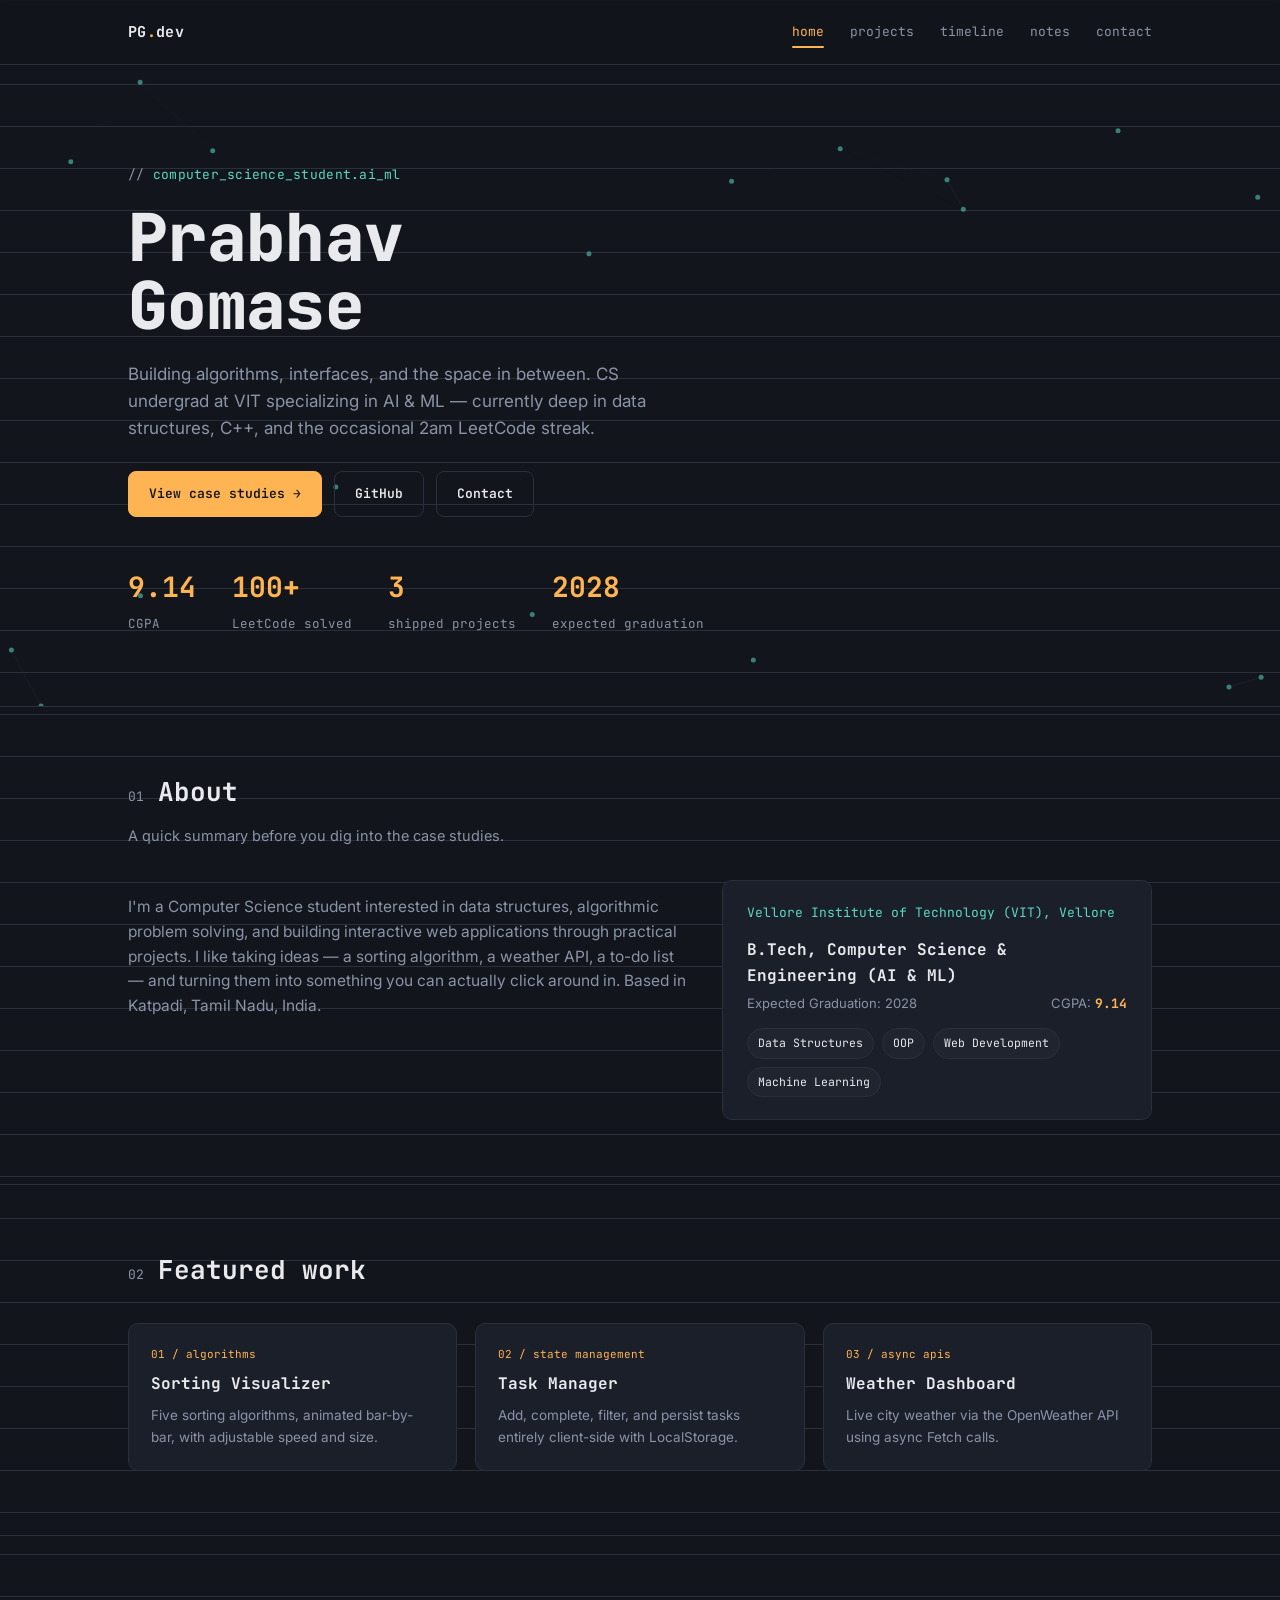
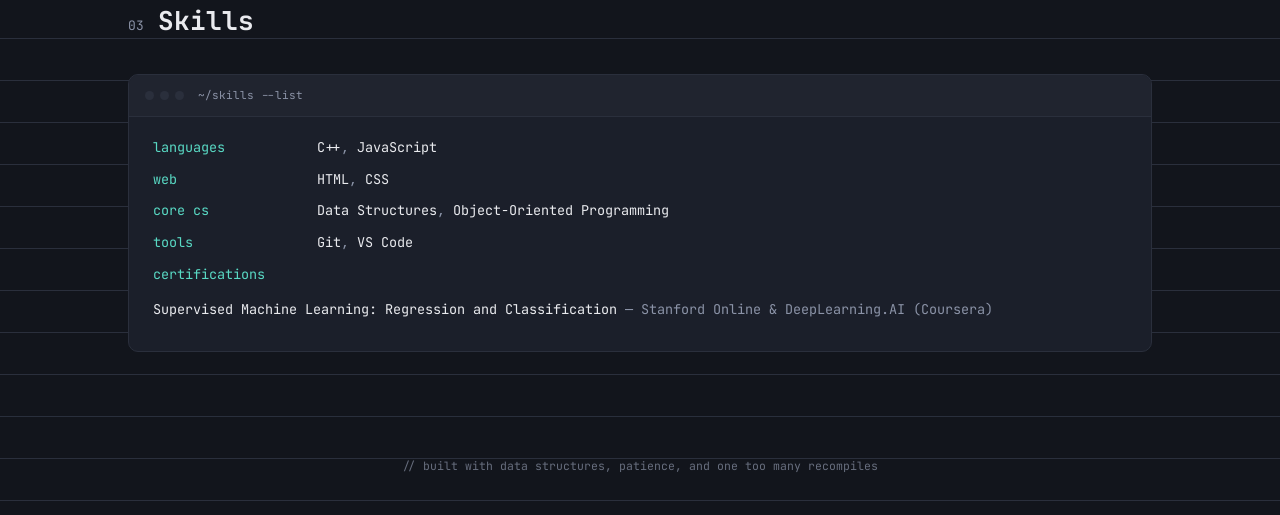
==== index.html @ ade82a1d "Rename new portfolio.html to index.html" ====
<!DOCTYPE html>
<html lang="en">
<head>
<meta charset="UTF-8">
<meta name="viewport" content="width=device-width, initial-scale=1.0">
<title>Prabhav Gomase — Computer Science Student</title>
<link rel="preconnect" href="https://fonts.googleapis.com">
<link rel="preconnect" href="https://fonts.gstatic.com" crossorigin>
<link href="https://fonts.googleapis.com/css2?family=JetBrains+Mono:wght@400;500;600;700;800&family=Inter:wght@400;500;600;700&display=swap" rel="stylesheet">
<style>
  :root{
    --bg:#12151c;
    --surface:#1b1f2a;
    --surface-2:#20242f;
    --ink:#e9eaee;
    --muted:#8b93a7;
    --amber:#ffb454;
    --teal:#59d9c4;
    --line:#2a2f3c;
    --radius:10px;
    --mono:'JetBrains Mono', monospace;
    --sans:'Inter', sans-serif;
  }
  *{box-sizing:border-box;}
  html{scroll-behavior:smooth;}
  body{
    margin:0;
    background:
      linear-gradient(var(--line) 1px, transparent 1px) 0 0/100% 42px,
      var(--bg);
    color:var(--ink);
    font-family:var(--sans);
    line-height:1.6;
    -webkit-font-smoothing:antialiased;
    overflow-x:hidden;
  }
  a{color:inherit;}
  ::selection{background:var(--amber);color:#12151c;}
  .wrap{max-width:1080px;margin:0 auto;padding:0 28px;}

  /* NAV */
  nav{position:sticky;top:0;z-index:60;background:rgba(18,21,28,0.85);backdrop-filter:blur(8px);border-bottom:1px solid var(--line);}
  nav .wrap{display:flex;align-items:center;justify-content:space-between;height:64px;}
  .logo{font-family:var(--mono);font-weight:700;font-size:15px;letter-spacing:0.02em;cursor:pointer;}
  .logo span{color:var(--amber);}
  .navlinks{display:flex;gap:26px;font-family:var(--mono);font-size:13px;color:var(--muted);}
  .navlinks a{text-decoration:none;transition:color .15s;position:relative;padding:4px 0;}
  .navlinks a:hover{color:var(--ink);}
  .navlinks a.active{color:var(--amber);}
  .navlinks a.active::after{content:"";position:absolute;left:0;right:0;bottom:-2px;height:2px;background:var(--amber);border-radius:2px;}
  @media (max-width:700px){.navlinks{gap:14px;font-size:11px;}}

  /* PAGE ROUTING */
  .page{display:none;}
  .page.active{display:block;animation:pageIn .45s ease;}
  @keyframes pageIn{from{opacity:0;transform:translateY(14px);}to{opacity:1;transform:translateY(0);}}

  /* REVEAL */
  .reveal{opacity:0;transform:translateY(24px);transition:opacity .6s ease, transform .6s ease;}
  .reveal.visible{opacity:1;transform:translateY(0);}

  /* HERO with network canvas */
  .hero{position:relative;padding:100px 0 70px;overflow:hidden;}
  #netCanvas{position:absolute;inset:0;width:100%;height:100%;z-index:0;opacity:0.55;}
  .hero .wrap{position:relative;z-index:1;}
  .eyebrow{font-family:var(--mono);font-size:13px;color:var(--teal);letter-spacing:0.02em;margin-bottom:18px;}
  .eyebrow::before{content:"// ";color:var(--muted);}
  h1{font-family:var(--mono);font-weight:800;font-size:clamp(38px,6vw,66px);line-height:1.04;margin:0 0 20px;letter-spacing:-0.01em;}
  .hero p.lede{font-size:17px;color:var(--muted);max-width:52ch;margin:0 0 28px;}
  .cta-row{display:flex;flex-wrap:wrap;gap:12px;}
  .btn{font-family:var(--mono);font-size:13px;font-weight:600;padding:12px 20px;border-radius:8px;text-decoration:none;border:1px solid var(--line);transition:all .15s;display:inline-flex;align-items:center;gap:8px;cursor:pointer;background:none;color:var(--ink);}
  .btn.primary{background:var(--amber);color:#12151c;border-color:var(--amber);}
  .btn.primary:hover{background:#ffc57a;}
  .btn.ghost:hover{border-color:var(--muted);}

  .stat-row{display:flex;gap:36px;margin-top:48px;flex-wrap:wrap;}
  .stat b{font-family:var(--mono);font-size:28px;color:var(--amber);display:block;}
  .stat span{font-size:12.5px;color:var(--muted);font-family:var(--mono);}

  /* SECTIONS */
  section{padding:64px 0;border-top:1px solid var(--line);}
  .sec-head{display:flex;align-items:baseline;gap:14px;margin-bottom:32px;}
  .sec-num{font-family:var(--mono);color:var(--muted);font-size:13px;}
  h2{font-family:var(--mono);font-size:26px;margin:0;font-weight:700;}
  .sec-sub{color:var(--muted);font-size:14.5px;margin:-20px 0 32px;max-width:60ch;}

  /* PREVIEW CARDS (home) */
  .preview-grid{display:grid;grid-template-columns:repeat(3,1fr);gap:18px;}
  @media (max-width:800px){.preview-grid{grid-template-columns:1fr;}}
  .preview-card{background:var(--surface);border:1px solid var(--line);border-radius:var(--radius);padding:22px;transition:border-color .2s, transform .2s;cursor:pointer;}
  .preview-card:hover{border-color:var(--teal);transform:translateY(-3px);}
  .preview-card .ptag{font-family:var(--mono);font-size:11px;color:var(--amber);margin-bottom:8px;}
  .preview-card h3{font-family:var(--mono);font-size:16px;margin:0 0 8px;}
  .preview-card p{font-size:13.5px;color:var(--muted);margin:0;}

  /* EDUCATION card reused on home */
  .edu-card{background:var(--surface);border:1px solid var(--line);border-radius:var(--radius);padding:22px 24px;max-width:520px;}
  .edu-card h3{margin:0 0 4px;font-size:16px;font-family:var(--mono);}
  .edu-card .school{color:var(--teal);font-family:var(--mono);font-size:13px;margin-bottom:14px;}
  .edu-meta{display:flex;justify-content:space-between;font-size:13px;color:var(--muted);margin-bottom:14px;}
  .edu-meta b{color:var(--amber);font-family:var(--mono);}
  .tags{display:flex;flex-wrap:wrap;gap:8px;}
  .tag{font-family:var(--mono);font-size:11.5px;color:var(--ink);background:var(--surface-2);border:1px solid var(--line);padding:5px 10px;border-radius:20px;}

  /* PROJECTS PAGE: tabs */
  .tab-row{display:flex;gap:8px;margin-bottom:28px;flex-wrap:wrap;}
  .tab-btn{font-family:var(--mono);font-size:13px;background:var(--surface);border:1px solid var(--line);color:var(--muted);padding:10px 18px;border-radius:8px;cursor:pointer;transition:all .15s;}
  .tab-btn.active{color:var(--amber);border-color:var(--amber);background:var(--surface-2);}
  .case{display:none;}
  .case.active{display:block;animation:pageIn .35s ease;}
  .case-grid{display:grid;grid-template-columns:1fr 1fr;gap:32px;align-items:start;}
  @media (max-width:820px){.case-grid{grid-template-columns:1fr;}}
  .case-block{background:var(--surface);border:1px solid var(--line);border-radius:var(--radius);padding:24px;margin-bottom:18px;}
  .case-block h4{font-family:var(--mono);font-size:13px;color:var(--teal);margin:0 0 10px;text-transform:uppercase;letter-spacing:.04em;}
  .case-block p, .case-block li{font-size:14.5px;color:var(--muted);}
  .case-block ul{margin:0;padding-left:18px;}
  .stack{display:flex;flex-wrap:wrap;gap:8px;margin-top:14px;}

  .bigo-table{width:100%;border-collapse:collapse;font-family:var(--mono);font-size:12.5px;margin-top:6px;}
  .bigo-table th, .bigo-table td{padding:8px 10px;border-bottom:1px solid var(--line);text-align:left;color:var(--muted);}
  .bigo-table th{color:var(--ink);font-weight:600;}
  .bigo-table td.hi{color:var(--amber);}
  .bigo-table td.lo{color:var(--teal);}

  .demo-box{background:var(--surface-2);border:1px solid var(--line);border-radius:8px;padding:16px;}
  .demo-label{font-family:var(--mono);font-size:11px;color:var(--muted);margin-bottom:10px;text-transform:uppercase;letter-spacing:.05em;}
  .sort-controls{display:flex;gap:8px;flex-wrap:wrap;margin-bottom:12px;}
  select, .mini-btn{font-family:var(--mono);font-size:12px;background:var(--bg);color:var(--ink);border:1px solid var(--line);border-radius:6px;padding:7px 10px;cursor:pointer;}
  .mini-btn:hover{border-color:var(--teal);}
  canvas#sortCanvas{width:100%;height:160px;background:var(--bg);border-radius:6px;display:block;}
  .legend{display:flex;gap:18px;margin-top:12px;font-family:var(--mono);font-size:11px;color:var(--muted);flex-wrap:wrap;}
  .legend span{display:inline-flex;align-items:center;gap:6px;}
  .swatch{width:10px;height:10px;border-radius:2px;}

  .todo-input-row{display:flex;gap:8px;margin-bottom:10px;}
  .todo-input-row input{flex:1;font-family:var(--sans);font-size:13px;background:var(--bg);border:1px solid var(--line);border-radius:6px;padding:8px 10px;color:var(--ink);}
  .todo-filters{display:flex;gap:6px;margin-bottom:10px;}
  .todo-filters button{font-family:var(--mono);font-size:11px;background:transparent;border:1px solid var(--line);color:var(--muted);padding:5px 10px;border-radius:6px;cursor:pointer;}
  .todo-filters button.active{color:var(--amber);border-color:var(--amber);}
  .todo-list{list-style:none;margin:0;padding:0;max-height:150px;overflow-y:auto;}
  .todo-list li{display:flex;align-items:center;gap:8px;padding:7px 0;border-bottom:1px solid var(--line);font-size:13.5px;}
  .todo-list li.done span{text-decoration:line-through;color:var(--muted);}
  .todo-list li button{margin-left:auto;background:none;border:none;color:var(--muted);cursor:pointer;font-size:13px;}
  .todo-list li button:hover{color:var(--amber);}
  .todo-check{width:14px;height:14px;border:1px solid var(--muted);border-radius:3px;cursor:pointer;flex-shrink:0;}
  .todo-check.checked{background:var(--teal);border-color:var(--teal);}

  .city-row{display:flex;gap:8px;margin-bottom:12px;flex-wrap:wrap;}
  .city-chip{font-family:var(--mono);font-size:11.5px;background:var(--bg);border:1px solid var(--line);color:var(--muted);padding:6px 12px;border-radius:20px;cursor:pointer;}
  .city-chip.active{color:var(--amber);border-color:var(--amber);}
  .weather-display{display:flex;align-items:center;gap:18px;}
  .weather-temp{font-family:var(--mono);font-size:38px;font-weight:700;color:var(--ink);}
  .weather-stats{font-size:12.5px;color:var(--muted);font-family:var(--mono);line-height:1.9;}

  /* TIMELINE */
  .timeline{position:relative;padding-left:32px;}
  .timeline::before{content:"";position:absolute;left:7px;top:6px;bottom:6px;width:1px;background:var(--line);}
  .t-item{position:relative;margin-bottom:36px;}
  .t-item::before{content:"";position:absolute;left:-32px;top:4px;width:14px;height:14px;border-radius:50%;background:var(--surface);border:2px solid var(--amber);}
  .t-item .t-date{font-family:var(--mono);font-size:12px;color:var(--amber);margin-bottom:4px;}
  .t-item h3{font-family:var(--mono);font-size:16px;margin:0 0 4px;}
  .t-item .t-org{color:var(--teal);font-size:13px;font-family:var(--mono);margin-bottom:8px;}
  .t-item p{color:var(--muted);font-size:14.5px;margin:0;}

  /* NOTES / dev log */
  .note-card{background:var(--surface);border:1px solid var(--line);border-radius:var(--radius);padding:24px;margin-bottom:20px;}
  .note-card .n-meta{font-family:var(--mono);font-size:11.5px;color:var(--muted);margin-bottom:8px;}
  .note-card h3{font-family:var(--mono);font-size:17px;margin:0 0 10px;}
  .note-card p{color:var(--muted);font-size:14.5px;margin:0 0 8px;}
  .note-card code{background:var(--surface-2);padding:2px 6px;border-radius:4px;font-size:13px;color:var(--teal);}

  /* SKILLS terminal (used on home) */
  .skills-term{background:var(--surface);border:1px solid var(--line);border-radius:var(--radius);font-family:var(--mono);font-size:13.5px;overflow:hidden;}
  .skills-term .term-top{display:flex;align-items:center;gap:6px;padding:12px 16px;border-bottom:1px solid var(--line);background:var(--surface-2);}
  .dot{width:9px;height:9px;border-radius:50%;background:var(--line);}
  .term-label{font-family:var(--mono);font-size:11px;color:var(--muted);margin-left:8px;}
  .skills-term .term-body{padding:20px 24px;}
  .skill-row{display:flex;gap:14px;margin-bottom:10px;flex-wrap:wrap;}
  .skill-row .k{color:var(--teal);min-width:150px;}
  .skill-row .v{color:var(--muted);}
  .skill-row .v em{color:var(--ink);font-style:normal;}

  /* CONTACT PAGE */
  .contact-grid{display:grid;grid-template-columns:1fr 1fr;gap:40px;}
  @media (max-width:800px){.contact-grid{grid-template-columns:1fr;}}
  .field{margin-bottom:16px;}
  .field label{display:block;font-family:var(--mono);font-size:12px;color:var(--muted);margin-bottom:6px;}
  .field input, .field textarea{width:100%;background:var(--surface);border:1px solid var(--line);border-radius:8px;padding:11px 14px;color:var(--ink);font-family:var(--sans);font-size:14px;}
  .field input:focus, .field textarea:focus{outline:none;border-color:var(--teal);}
  .field textarea{resize:vertical;min-height:110px;}
  .form-note{font-family:var(--mono);font-size:11.5px;color:var(--muted);margin-top:14px;}
  .toast{display:none;font-family:var(--mono);font-size:13px;color:var(--teal);border:1px solid var(--teal);background:rgba(89,217,196,0.08);padding:10px 14px;border-radius:8px;margin-top:14px;}
  .toast.show{display:block;}
  .footer-links{display:flex;flex-direction:column;gap:10px;font-family:var(--mono);font-size:13.5px;}
  .footer-links a{text-decoration:none;color:var(--muted);transition:color .15s;}
  .footer-links a:hover{color:var(--teal);}

  footer{padding:40px 0;border-top:1px solid var(--line);font-family:var(--mono);font-size:11.5px;color:var(--muted);opacity:.7;text-align:center;}

  @media (prefers-reduced-motion: reduce){ *{animation:none !important;transition:none !important;} }
</style>
</head>
<body>

<nav>
  <div class="wrap">
    <div class="logo" onclick="location.hash='#home'">PG<span>.</span>dev</div>
    <div class="navlinks">
      <a href="#home">home</a>
      <a href="#projects">projects</a>
      <a href="#timeline">timeline</a>
      <a href="#notes">notes</a>
      <a href="#contact">contact</a>
    </div>
  </div>
</nav>

<!-- ================= HOME ================= -->
<div class="page" id="page-home">
  <header class="hero">
    <canvas id="netCanvas"></canvas>
    <div class="wrap">
      <div class="eyebrow">computer_science_student.ai_ml</div>
      <h1>Prabhav<br>Gomase</h1>
      <p class="lede">Building algorithms, interfaces, and the space in between. CS undergrad at VIT specializing in AI &amp; ML — currently deep in data structures, C++, and the occasional 2am LeetCode streak.</p>
      <div class="cta-row">
        <a class="btn primary" href="#projects">View case studies →</a>
        <a class="btn ghost" href="https://github.com/PrabhavGomase" target="_blank" rel="noopener">GitHub</a>
        <a class="btn ghost" href="#contact">Contact</a>
      </div>
      <div class="stat-row">
        <div class="stat"><b>9.14</b><span>CGPA</span></div>
        <div class="stat"><b>100+</b><span>LeetCode solved</span></div>
        <div class="stat"><b>3</b><span>shipped projects</span></div>
        <div class="stat"><b>2028</b><span>expected graduation</span></div>
      </div>
    </div>
  </header>

  <section>
    <div class="wrap">
      <div class="sec-head reveal"><span class="sec-num">01</span><h2>About</h2></div>
      <p class="sec-sub reveal" style="margin-top:-20px;">A quick summary before you dig into the case studies.</p>
      <div style="display:grid;grid-template-columns:1.3fr 1fr;gap:36px;" class="reveal">
        <p style="color:var(--muted);font-size:15.5px;max-width:60ch;">I'm a Computer Science student interested in data structures, algorithmic problem solving, and building interactive web applications through practical projects. I like taking ideas — a sorting algorithm, a weather API, a to-do list — and turning them into something you can actually click around in. Based in Katpadi, Tamil Nadu, India.</p>
        <div class="edu-card">
          <div class="school">Vellore Institute of Technology (VIT), Vellore</div>
          <h3>B.Tech, Computer Science &amp; Engineering (AI &amp; ML)</h3>
          <div class="edu-meta"><span>Expected Graduation: 2028</span><span>CGPA: <b>9.14</b></span></div>
          <div class="tags">
            <span class="tag">Data Structures</span><span class="tag">OOP</span><span class="tag">Web Development</span><span class="tag">Machine Learning</span>
          </div>
        </div>
      </div>
    </div>
  </section>

  <section>
    <div class="wrap">
      <div class="sec-head reveal"><span class="sec-num">02</span><h2>Featured work</h2></div>
      <div class="preview-grid">
        <div class="preview-card reveal" onclick="location.hash='#projects'; setTimeout(()=>selectTab('sorting'),50);">
          <div class="ptag">01 / algorithms</div>
          <h3>Sorting Visualizer</h3>
          <p>Five sorting algorithms, animated bar-by-bar, with adjustable speed and size.</p>
        </div>
        <div class="preview-card reveal" onclick="location.hash='#projects'; setTimeout(()=>selectTab('tasks'),50);">
          <div class="ptag">02 / state management</div>
          <h3>Task Manager</h3>
          <p>Add, complete, filter, and persist tasks entirely client-side with LocalStorage.</p>
        </div>
        <div class="preview-card reveal" onclick="location.hash='#projects'; setTimeout(()=>selectTab('weather'),50);">
          <div class="ptag">03 / async apis</div>
          <h3>Weather Dashboard</h3>
          <p>Live city weather via the OpenWeather API using async Fetch calls.</p>
        </div>
      </div>
    </div>
  </section>

  <section>
    <div class="wrap">
      <div class="sec-head reveal"><span class="sec-num">03</span><h2>Skills</h2></div>
      <div class="skills-term reveal">
        <div class="term-top"><div class="dot"></div><div class="dot"></div><div class="dot"></div><span class="term-label">~/skills --list</span></div>
        <div class="term-body">
          <div class="skill-row"><span class="k">languages</span><span class="v"><em>C++</em>, <em>JavaScript</em></span></div>
          <div class="skill-row"><span class="k">web</span><span class="v"><em>HTML</em>, <em>CSS</em></span></div>
          <div class="skill-row"><span class="k">core cs</span><span class="v"><em>Data Structures</em>, <em>Object-Oriented Programming</em></span></div>
          <div class="skill-row"><span class="k">tools</span><span class="v"><em>Git</em>, <em>VS Code</em></span></div>
          <div class="skill-row"><span class="k">certifications</span><span class="v"><em>Supervised Machine Learning: Regression and Classification</em> — Stanford Online &amp; DeepLearning.AI (Coursera)</span></div>
        </div>
      </div>
    </div>
  </section>
</div>

<!-- ================= PROJECTS ================= -->
<div class="page" id="page-projects">
  <section style="border-top:none;">
    <div class="wrap">
      <div class="sec-head reveal"><span class="sec-num">02</span><h2>Case studies</h2></div>
      <p class="sec-sub reveal" style="margin-top:-20px;">A closer look at what each project does and how it's built. Every demo below is live — click around.</p>

      <div class="tab-row reveal">
        <button class="tab-btn active" data-tab="sorting" onclick="selectTab('sorting')">01 · Sorting Visualizer</button>
        <button class="tab-btn" data-tab="tasks" onclick="selectTab('tasks')">02 · Task Manager</button>
        <button class="tab-btn" data-tab="weather" onclick="selectTab('weather')">03 · Weather Dashboard</button>
      </div>

      <!-- CASE: Sorting -->
      <div class="case active" id="case-sorting">
        <div class="case-grid">
          <div>
            <div class="case-block">
              <h4>Problem</h4>
              <p>Sorting algorithms are usually taught as pseudocode — hard to build intuition for how they actually behave on real data, and why one outperforms another.</p>
            </div>
            <div class="case-block">
              <h4>Approach</h4>
              <ul>
                <li>Render an array as bars on a canvas, redrawing on every comparison/swap.</li>
                <li>Implemented Bubble, Selection, Insertion, Merge, and Quick Sort as step-by-step generators so each comparison is visible.</li>
                <li>Adjustable array size and animation speed to compare algorithm behavior at different scales.</li>
              </ul>
            </div>
            <div class="case-block">
              <h4>Complexity</h4>
              <table class="bigo-table">
                <tr><th>Algorithm</th><th>Best</th><th>Average</th><th>Worst</th></tr>
                <tr><td>Bubble</td><td class="lo">O(n)</td><td class="hi">O(n²)</td><td class="hi">O(n²)</td></tr>
                <tr><td>Selection</td><td class="hi">O(n²)</td><td class="hi">O(n²)</td><td class="hi">O(n²)</td></tr>
                <tr><td>Insertion</td><td class="lo">O(n)</td><td class="hi">O(n²)</td><td class="hi">O(n²)</td></tr>
                <tr><td>Merge</td><td class="lo">O(n log n)</td><td class="lo">O(n log n)</td><td class="lo">O(n log n)</td></tr>
                <tr><td>Quick</td><td class="lo">O(n log n)</td><td class="lo">O(n log n)</td><td class="hi">O(n²)</td></tr>
              </table>
              <div class="stack"><span class="tag">JavaScript</span><span class="tag">Canvas</span><span class="tag">HTML/CSS</span></div>
            </div>
          </div>
          <div class="demo-box" style="position:sticky;top:80px;">
            <div class="demo-label">Live demo</div>
            <div class="sort-controls">
              <select id="algoSelect">
                <option value="bubble">Bubble Sort</option>
                <option value="selection">Selection Sort</option>
                <option value="insertion">Insertion Sort</option>
                <option value="merge">Merge Sort</option>
                <option value="quick">Quick Sort</option>
              </select>
              <input type="range" id="speedRange" min="5" max="80" value="35" title="Speed">
              <button class="mini-btn" id="shuffleBtn">Shuffle</button>
              <button class="mini-btn" id="runBtn">Run ▶</button>
            </div>
            <canvas id="sortCanvas"></canvas>
            <div class="legend">
              <span><span class="swatch" style="background:var(--amber)"></span>comparing</span>
              <span><span class="swatch" style="background:var(--teal)"></span>sorted</span>
              <span><span class="swatch" style="background:var(--muted)"></span>unsorted</span>
            </div>
          </div>
        </div>
      </div>

      <!-- CASE: Tasks -->
      <div class="case" id="case-tasks">
        <div class="case-grid">
          <div>
            <div class="case-block">
              <h4>Problem</h4>
              <p>Most to-do app tutorials skip persistence — refresh the page and everything's gone.</p>
            </div>
            <div class="case-block">
              <h4>Approach</h4>
              <ul>
                <li>Add, delete, and mark tasks complete with a minimal, responsive interface.</li>
                <li>Task filtering across All / Pending / Completed views.</li>
                <li>State persisted to LocalStorage so tasks survive a page reload.</li>
              </ul>
            </div>
            <div class="case-block">
              <h4>Implementation note</h4>
              <p>Filtering is derived, not stored — the task list is the single source of truth, and the active filter just changes which items get rendered from it. That keeps <code>add</code>, <code>toggle</code>, and <code>delete</code> simple and avoids duplicated state going out of sync.</p>
              <div class="stack"><span class="tag">JavaScript</span><span class="tag">LocalStorage</span><span class="tag">CSS</span></div>
            </div>
          </div>
          <div class="demo-box" style="position:sticky;top:80px;">
            <div class="demo-label">Live demo</div>
            <div class="todo-input-row">
              <input type="text" id="todoInput" placeholder="Add a task...">
              <button class="mini-btn" id="todoAdd">Add</button>
            </div>
            <div class="todo-filters">
              <button class="filter-btn active" data-filter="all">All</button>
              <button class="filter-btn" data-filter="pending">Pending</button>
              <button class="filter-btn" data-filter="completed">Completed</button>
            </div>
            <ul class="todo-list" id="todoList"></ul>
          </div>
        </div>
      </div>

      <!-- CASE: Weather -->
      <div class="case" id="case-weather">
        <div class="case-grid">
          <div>
            <div class="case-block">
              <h4>Problem</h4>
              <p>Weather data is only useful if it's current — the dashboard needed to fetch on demand rather than ship with stale numbers baked in.</p>
            </div>
            <div class="case-block">
              <h4>Approach</h4>
              <ul>
                <li>City input triggers an async call to the OpenWeather API.</li>
                <li>Displays temperature, humidity, and wind speed once the response resolves.</li>
                <li>Built entirely on the Fetch API — no external HTTP library.</li>
              </ul>
            </div>
            <div class="case-block">
              <h4>Implementation note</h4>
              <p>This embedded demo uses sample data instead of a live key, so it works without configuration. The real project's fetch layer wraps each request in a try/catch and shows a fallback message on a failed lookup or bad city name, rather than leaving the UI blank.</p>
              <div class="stack"><span class="tag">JavaScript</span><span class="tag">OpenWeather API</span><span class="tag">Fetch</span></div>
            </div>
          </div>
          <div class="demo-box" style="position:sticky;top:80px;">
            <div class="demo-label">Sample output</div>
            <div class="city-row" id="cityRow"></div>
            <div class="weather-display">
              <div class="weather-temp" id="wTemp">28°C</div>
              <div class="weather-stats" id="wStats">humidity: 64%<br>wind: 11 km/h</div>
            </div>
          </div>
        </div>
      </div>

    </div>
  </section>
</div>

<!-- ================= TIMELINE ================= -->
<div class="page" id="page-timeline">
  <section style="border-top:none;">
    <div class="wrap">
      <div class="sec-head reveal"><span class="sec-num">03</span><h2>Timeline</h2></div>
      <p class="sec-sub reveal" style="margin-top:-20px;">Education, practice, and milestones, in order.</p>
      <div class="timeline">
        <div class="t-item reveal">
          <div class="t-date">2024 — 2028 (expected)</div>
          <h3>B.Tech, Computer Science &amp; Engineering (AI &amp; ML)</h3>
          <div class="t-org">Vellore Institute of Technology (VIT), Vellore</div>
          <p>Coursework in Data Structures, Object-Oriented Programming, Web Development, and Machine Learning. Current CGPA: 9.14.</p>
        </div>
        <div class="t-item reveal">
          <div class="t-date">Ongoing</div>
          <h3>Data Structures &amp; Algorithms Practice</h3>
          <div class="t-org">Self-directed</div>
          <p>100+ problems solved on LeetCode, focused on arrays, strings, and hashing — practiced primarily in C++.</p>
        </div>
        <div class="t-item reveal">
          <div class="t-date">Hackathon</div>
          <h3>Hackademia — College Survival Edition</h3>
          <div class="t-org">IoThinc Club</div>
          <p>Collaborated with a team to design and prototype a solution for student life challenges under time constraints.</p>
        </div>
        <div class="t-item reveal">
          <div class="t-date">Certification</div>
          <h3>Supervised Machine Learning: Regression and Classification</h3>
          <div class="t-org">Stanford Online &amp; DeepLearning.AI — Coursera</div>
          <p>Foundational coursework in supervised learning methods.</p>
        </div>
      </div>
    </div>
  </section>
</div>

<!-- ================= NOTES ================= -->
<div class="page" id="page-notes">
  <section style="border-top:none;">
    <div class="wrap">
      <div class="sec-head reveal"><span class="sec-num">04</span><h2>Notes</h2></div>
      <p class="sec-sub reveal" style="margin-top:-20px;">Short write-ups on things I ran into while building the projects above. Starter entries — edit freely.</p>

      <div class="note-card reveal">
        <div class="n-meta">DEV LOG · SORTING VISUALIZER</div>
        <h3>Why Quick Sort still beats Bubble Sort in practice</h3>
        <p>On paper, Bubble and Quick Sort both degrade to <code>O(n²)</code> in the worst case. The difference shows up in the visualizer at larger array sizes: Quick Sort's partitioning does far fewer comparisons on already-scattered data, while Bubble Sort keeps re-scanning the same range. Watching it animate makes the average-case gap obvious in a way the Big-O notation alone doesn't.</p>
      </div>
      <div class="note-card reveal">
        <div class="n-meta">DEV LOG · TASK MANAGER</div>
        <h3>Filtering state without a framework</h3>
        <p>The easy mistake with an All/Pending/Completed filter is storing three separate lists and trying to keep them in sync. Keeping one array as the source of truth and computing the filtered view on render removed an entire class of bugs — at the cost of re-filtering on every render, which is irrelevant at this scale.</p>
      </div>
      <div class="note-card reveal">
        <div class="n-meta">DEV LOG · WEATHER DASHBOARD</div>
        <h3>Handling a Fetch call that can fail</h3>
        <p>An async weather lookup can fail in more ways than it can succeed: bad city name, network drop, rate limit. Wrapping the fetch in try/catch and giving the UI an explicit "couldn't find that city" state — instead of silently leaving the previous result on screen — made the dashboard feel a lot more trustworthy.</p>
      </div>
    </div>
  </section>
</div>

<!-- ================= CONTACT ================= -->
<div class="page" id="page-contact">
  <section style="border-top:none;">
    <div class="wrap">
      <div class="sec-head reveal"><span class="sec-num">05</span><h2>Contact</h2></div>
      <div class="contact-grid">
        <div class="reveal">
          <p style="color:var(--muted);font-size:15px;max-width:46ch;">Open to internships, collaborations, and interesting problems. Reach out directly, or use the form — it'll open your mail client with the message pre-filled.</p>
          <div class="footer-links" style="margin-top:24px;">
            <a href="mailto:prabhavtg@gmail.com">prabhavtg@gmail.com</a>
            <a href="tel:+918291321598">+91 82913 21598</a>
            <a href="https://github.com/PrabhavGomase" target="_blank" rel="noopener">github.com/PrabhavGomase</a>
            <a href="https://linkedin.com/in/prabhav-gomase-20258a375" target="_blank" rel="noopener">linkedin.com/in/prabhav-gomase</a>
            <span style="color:var(--muted);">Katpadi, Tamil Nadu, India</span>
          </div>
        </div>
        <form class="reveal" id="contactForm">
          <div class="field"><label>Name</label><input type="text" id="cName" required></div>
          <div class="field"><label>Email</label><input type="email" id="cEmail" required></div>
          <div class="field"><label>Message</label><textarea id="cMessage" required></textarea></div>
          <button type="submit" class="btn primary">Send message</button>
          <div class="toast" id="toast">✓ Opening your mail client...</div>
          <div class="form-note">// this opens a mailto: link — no data is stored or sent anywhere else</div>
        </form>
      </div>
    </div>
  </section>
</div>

<footer>// built with data structures, patience, and one too many recompiles</footer>

<script>
/* ---------------- Router ---------------- */
function navigate(){
  const hash = location.hash.replace('#','') || 'home';
  document.querySelectorAll('.page').forEach(p=>p.classList.remove('active'));
  const target = document.getElementById('page-'+hash);
  (target || document.getElementById('page-home')).classList.add('active');
  document.querySelectorAll('.navlinks a').forEach(a=>{
    a.classList.toggle('active', a.getAttribute('href')==='#'+hash);
  });
  window.scrollTo(0,0);
  setTimeout(initReveal, 30);
}
window.addEventListener('hashchange', navigate);
window.addEventListener('DOMContentLoaded', navigate);

/* ---------------- Scroll reveal ---------------- */
let revealObserver;
function initReveal(){
  if(revealObserver) revealObserver.disconnect();
  revealObserver = new IntersectionObserver((entries)=>{
    entries.forEach(e=>{ if(e.isIntersecting) e.target.classList.add('visible'); });
  }, {threshold:0.12});
  document.querySelectorAll('.page.active .reveal').forEach(el=>revealObserver.observe(el));
}

/* ---------------- Project tabs ---------------- */
function selectTab(name){
  document.querySelectorAll('.tab-btn').forEach(b=>b.classList.toggle('active', b.dataset.tab===name));
  document.querySelectorAll('.case').forEach(c=>c.classList.toggle('active', c.id==='case-'+name));
}

/* ---------------- Hero network graph ---------------- */
(function(){
  const canvas = document.getElementById('netCanvas');
  const ctx = canvas.getContext('2d');
  let W,H, nodes=[];
  const reduced = window.matchMedia('(prefers-reduced-motion: reduce)').matches;
  function resize(){
    W = canvas.width = canvas.clientWidth*devicePixelRatio;
    H = canvas.height = canvas.clientHeight*devicePixelRatio;
  }
  function init(){
    resize();
    const count = Math.max(18, Math.floor(W*H/140000));
    nodes = Array.from({length:count}, ()=>({
      x:Math.random()*W, y:Math.random()*H,
      vx:(Math.random()-0.5)*0.25, vy:(Math.random()-0.5)*0.25
    }));
  }
  window.addEventListener('resize', init);
  init();

  function step(){
    nodes.forEach(n=>{
      n.x+=n.vx; n.y+=n.vy;
      if(n.x<0||n.x>W) n.vx*=-1;
      if(n.y<0||n.y>H) n.vy*=-1;
    });
  }
  function draw(){
    ctx.clearRect(0,0,W,H);
    const lineColor = getComputedStyle(document.documentElement).getPropertyValue('--line');
    const tealColor = getComputedStyle(document.documentElement).getPropertyValue('--teal');
    for(let i=0;i<nodes.length;i++){
      for(let j=i+1;j<nodes.length;j++){
        const dx=nodes[i].x-nodes[j].x, dy=nodes[i].y-nodes[j].y;
        const dist=Math.sqrt(dx*dx+dy*dy);
        if(dist<140*devicePixelRatio){
          ctx.strokeStyle = lineColor;
          ctx.globalAlpha = 1-(dist/(140*devicePixelRatio));
          ctx.beginPath(); ctx.moveTo(nodes[i].x,nodes[i].y); ctx.lineTo(nodes[j].x,nodes[j].y); ctx.stroke();
        }
      }
    }
    ctx.globalAlpha=1;
    nodes.forEach(n=>{
      ctx.fillStyle = tealColor;
      ctx.beginPath(); ctx.arc(n.x,n.y,2.5*devicePixelRatio,0,Math.PI*2); ctx.fill();
    });
  }
  function loop(){
    if(!reduced) step();
    draw();
    requestAnimationFrame(loop);
  }
  loop();
})();

/* ---------------- Sorting demo (bubble/selection/insertion/merge/quick) ---------------- */
(function(){
  const canvas = document.getElementById('sortCanvas');
  const ctx = canvas.getContext('2d');
  const algoSelect = document.getElementById('algoSelect');
  const shuffleBtn = document.getElementById('shuffleBtn');
  const runBtn = document.getElementById('runBtn');
  const speedRange = document.getElementById('speedRange');
  let W,H;
  function resize(){ W=canvas.width=canvas.clientWidth*devicePixelRatio; H=canvas.height=canvas.clientHeight*devicePixelRatio; }
  resize(); window.addEventListener('resize', resize);

  const M = 24;
  let data = [];
  function shuffle(){ data = Array.from({length:M}, ()=>({v:Math.random()*0.85+0.1,state:'idle'})); render(); }
  shuffle();
  let running=false;

  function render(){
    ctx.clearRect(0,0,W,H);
    const barW=W/data.length;
    data.forEach((item,i)=>{
      let color=getComputedStyle(document.documentElement).getPropertyValue('--muted');
      if(item.state==='compare') color=getComputedStyle(document.documentElement).getPropertyValue('--amber');
      if(item.state==='sorted') color=getComputedStyle(document.documentElement).getPropertyValue('--teal');
      ctx.fillStyle=color;
      const h=item.v*H*0.9;
      ctx.fillRect(i*barW+2, H-h, barW-4, h);
    });
  }
  function sleep(ms){ return new Promise(r=>setTimeout(r,ms)); }
  function speed(){ return 90 - speedRange.value; }

  async function bubbleSort(){
    for(let i=0;i<data.length && running;i++){
      for(let j=0;j<data.length-i-1 && running;j++){
        data.forEach(d=>{ if(d.state!=='sorted') d.state='idle'; });
        data[j].state='compare'; data[j+1].state='compare';
        render(); await sleep(speed());
        if(data[j].v>data[j+1].v){ [data[j],data[j+1]]=[data[j+1],data[j]]; }
      }
      data[data.length-1-i].state='sorted';
    }
    data.forEach(d=>d.state='sorted'); render();
  }
  async function selectionSort(){
    for(let i=0;i<data.length && running;i++){
      let min=i;
      for(let j=i+1;j<data.length && running;j++){
        data.forEach(d=>{ if(d.state!=='sorted') d.state='idle'; });
        for(let k=0;k<i;k++) data[k].state='sorted';
        data[j].state='compare'; data[min].state='compare';
        render(); await sleep(speed());
        if(data[j].v<data[min].v) min=j;
      }
      [data[i],data[min]]=[data[min],data[i]];
      data[i].state='sorted';
    }
    data.forEach(d=>d.state='sorted'); render();
  }
  async function insertionSort(){
    for(let i=1;i<data.length && running;i++){
      let j=i;
      while(j>0 && data[j-1].v>data[j].v && running){
        data.forEach(d=>d.state='idle');
        data[j].state='compare'; data[j-1].state='compare';
        render(); await sleep(speed());
        [data[j],data[j-1]]=[data[j-1],data[j]];
        j--;
      }
    }
    data.forEach(d=>d.state='sorted'); render();
  }
  async function mergeSortRange(lo,hi){
    if(lo>=hi || !running) return;
    const mid=Math.floor((lo+hi)/2);
    await mergeSortRange(lo,mid);
    await mergeSortRange(mid+1,hi);
    if(!running) return;
    let left=data.slice(lo,mid+1), right=data.slice(mid+1,hi+1);
    let i=0,j=0,k=lo;
    while(i<left.length && j<right.length && running){
      data.forEach(d=>{ if(d.state!=='sorted') d.state='idle'; });
      data[k] = left[i].v<=right[j].v ? left[i++] : right[j++];
      data[k].state='compare';
      render(); await sleep(speed());
      k++;
    }
    while(i<left.length && running){ data[k]=left[i++]; k++; }
    while(j<right.length && running){ data[k]=right[j++]; k++; }
    for(let x=lo;x<=hi;x++) data[x].state='sorted';
    render();
  }
  async function quickSort(lo=0,hi=data.length-1){
    if(lo>=hi || !running){ return; }
    let pivot=data[hi].v, i=lo;
    for(let j=lo;j<hi && running;j++){
      data.forEach(d=>{ if(d.state!=='sorted') d.state='idle'; });
      data[j].state='compare'; data[hi].state='compare';
      render(); await sleep(speed());
      if(data[j].v<pivot){ [data[i],data[j]]=[data[j],data[i]]; i++; }
    }
    [data[i],data[hi]]=[data[hi],data[i]];
    data[i].state='sorted'; render();
    await quickSort(lo,i-1);
    await quickSort(i+1,hi);
  }

  runBtn.addEventListener('click', async ()=>{
    if(running) return;
    running=true;
    data.forEach(d=>d.state='idle');
    const algo=algoSelect.value;
    if(algo==='bubble') await bubbleSort();
    else if(algo==='selection') await selectionSort();
    else if(algo==='insertion') await insertionSort();
    else if(algo==='merge') await mergeSortRange(0,data.length-1);
    else if(algo==='quick') await quickSort();
    data.forEach(d=>d.state='sorted'); render();
    running=false;
  });
  shuffleBtn.addEventListener('click', ()=>{ running=false; shuffle(); });
})();

/* ---------------- Todo demo ---------------- */
(function(){
  let tasks = [
    {text:'Review sorting visualizer edge cases', done:true},
    {text:'Refactor task filter logic', done:false},
    {text:'Style responsive breakpoints', done:false}
  ];
  let filter='all';
  const list=document.getElementById('todoList');
  const input=document.getElementById('todoInput');
  const addBtn=document.getElementById('todoAdd');
  function render(){
    list.innerHTML='';
    const filtered = tasks.filter(t=> filter==='pending' ? !t.done : filter==='completed' ? t.done : true);
    filtered.forEach(t=>{
      const idx=tasks.indexOf(t);
      const li=document.createElement('li');
      li.className = t.done?'done':'';
      li.innerHTML = `<span class="todo-check ${t.done?'checked':''}" data-idx="${idx}"></span><span>${t.text}</span><button data-idx="${idx}">✕</button>`;
      list.appendChild(li);
    });
  }
  render();
  list.addEventListener('click',(e)=>{
    if(e.target.classList.contains('todo-check')){ tasks[e.target.dataset.idx].done=!tasks[e.target.dataset.idx].done; render(); }
    if(e.target.tagName==='BUTTON'){ tasks.splice(e.target.dataset.idx,1); render(); }
  });
  addBtn.addEventListener('click',()=>{
    const val=input.value.trim();
    if(val){ tasks.push({text:val,done:false}); input.value=''; render(); }
  });
  input.addEventListener('keydown',(e)=>{ if(e.key==='Enter') addBtn.click(); });
  document.querySelectorAll('.filter-btn').forEach(btn=>{
    btn.addEventListener('click',()=>{
      document.querySelectorAll('.filter-btn').forEach(b=>b.classList.remove('active'));
      btn.classList.add('active'); filter=btn.dataset.filter; render();
    });
  });
})();

/* ---------------- Weather demo ---------------- */
(function(){
  const cities = {'Vellore':{temp:31,humidity:58,wind:9},'Chennai':{temp:33,humidity:71,wind:14},'Bengaluru':{temp:24,humidity:63,wind:11},'Delhi':{temp:36,humidity:41,wind:7}};
  const cityRow=document.getElementById('cityRow');
  const wTemp=document.getElementById('wTemp');
  const wStats=document.getElementById('wStats');
  Object.keys(cities).forEach((city,i)=>{
    const chip=document.createElement('span');
    chip.className='city-chip'+(i===0?' active':'');
    chip.textContent=city;
    chip.addEventListener('click',()=>{
      document.querySelectorAll('.city-chip').forEach(c=>c.classList.remove('active'));
      chip.classList.add('active');
      const d=cities[city];
      wTemp.textContent=d.temp+'°C';
      wStats.innerHTML=`humidity: ${d.humidity}%<br>wind: ${d.wind} km/h`;
    });
    cityRow.appendChild(chip);
  });
  const first=cities['Vellore'];
  wTemp.textContent=first.temp+'°C';
  wStats.innerHTML=`humidity: ${first.humidity}%<br>wind: ${first.wind} km/h`;
})();

/* ---------------- Contact form (mailto, no backend) ---------------- */
(function(){
  const form=document.getElementById('contactForm');
  const toast=document.getElementById('toast');
  form.addEventListener('submit',(e)=>{
    e.preventDefault();
    const name=document.getElementById('cName').value;
    const email=document.getElementById('cEmail').value;
    const message=document.getElementById('cMessage').value;
    const subject=encodeURIComponent(`Portfolio contact from ${name}`);
    const body=encodeURIComponent(`${message}\n\n— ${name} (${email})`);
    toast.classList.add('show');
    setTimeout(()=>{ window.location.href = `mailto:prabhavtg@gmail.com?subject=${subject}&body=${body}`; }, 500);
  });
})();
</script>

</body>
</html>
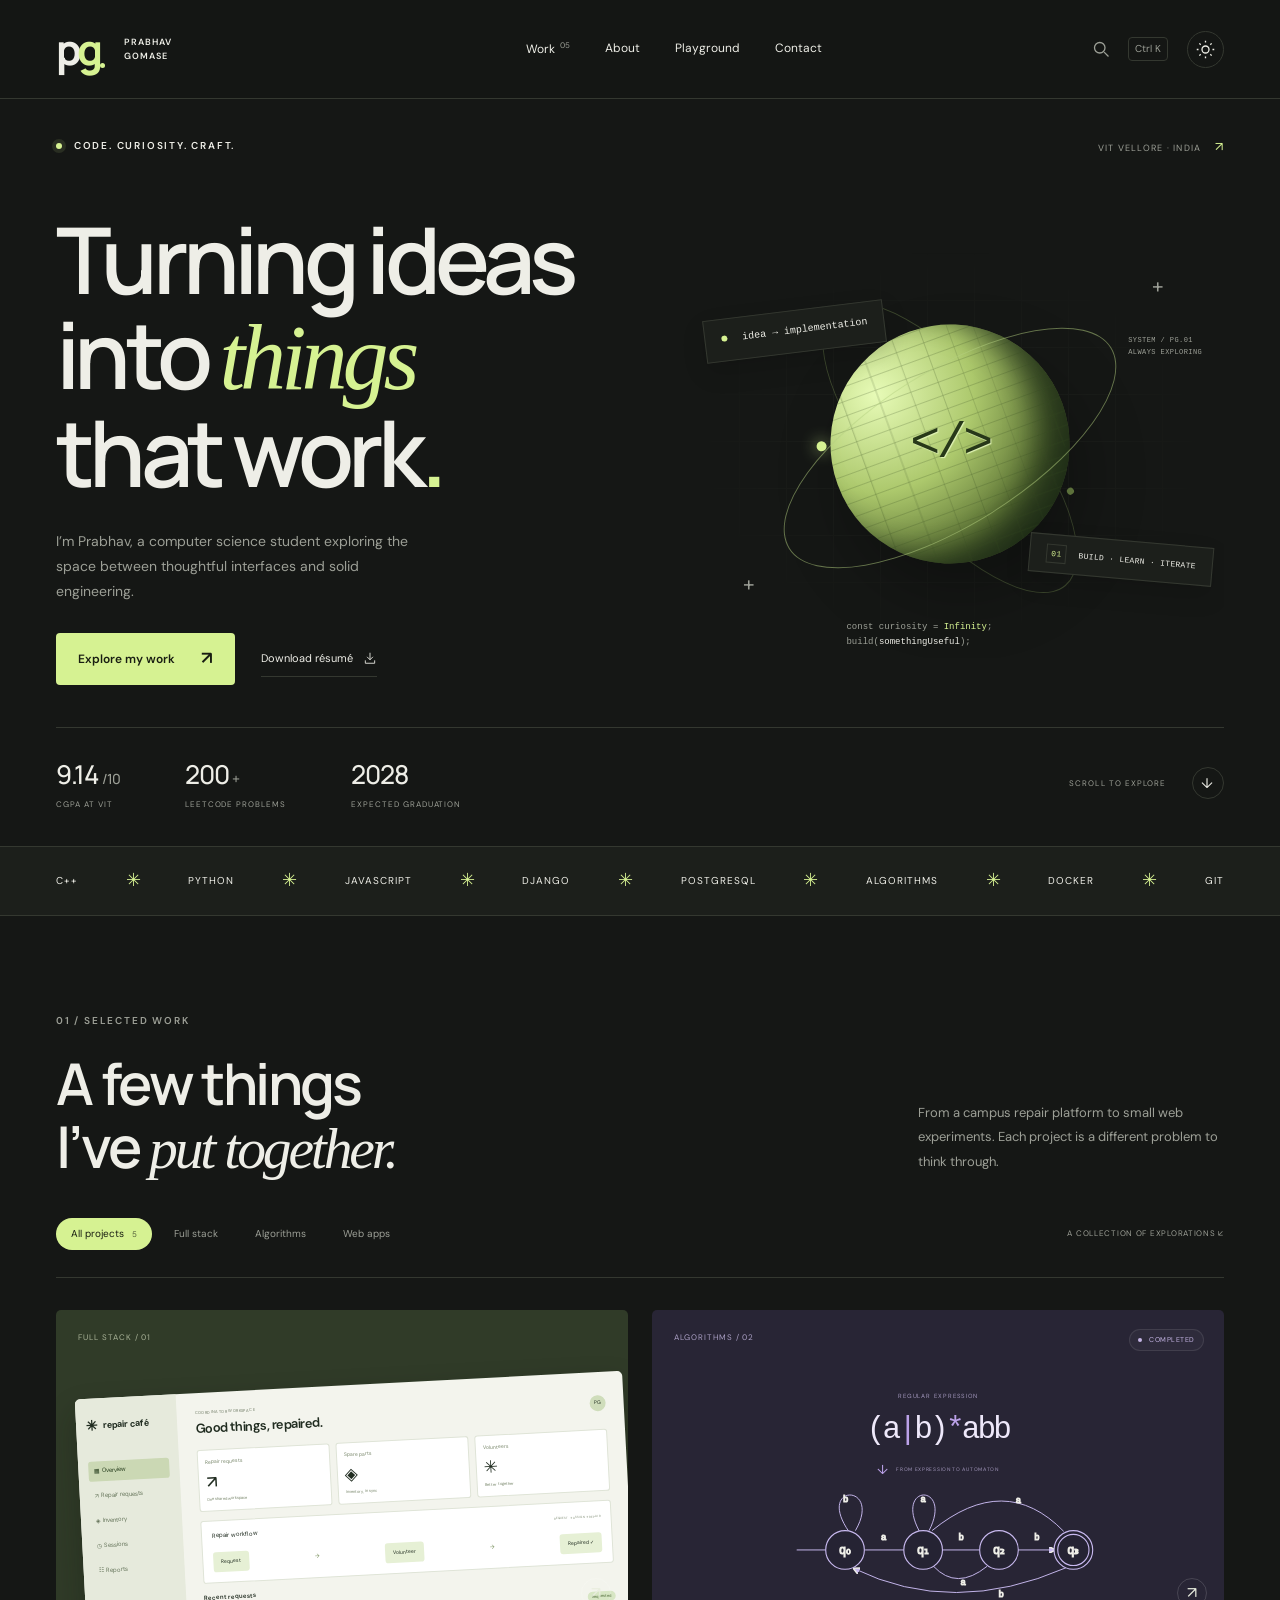
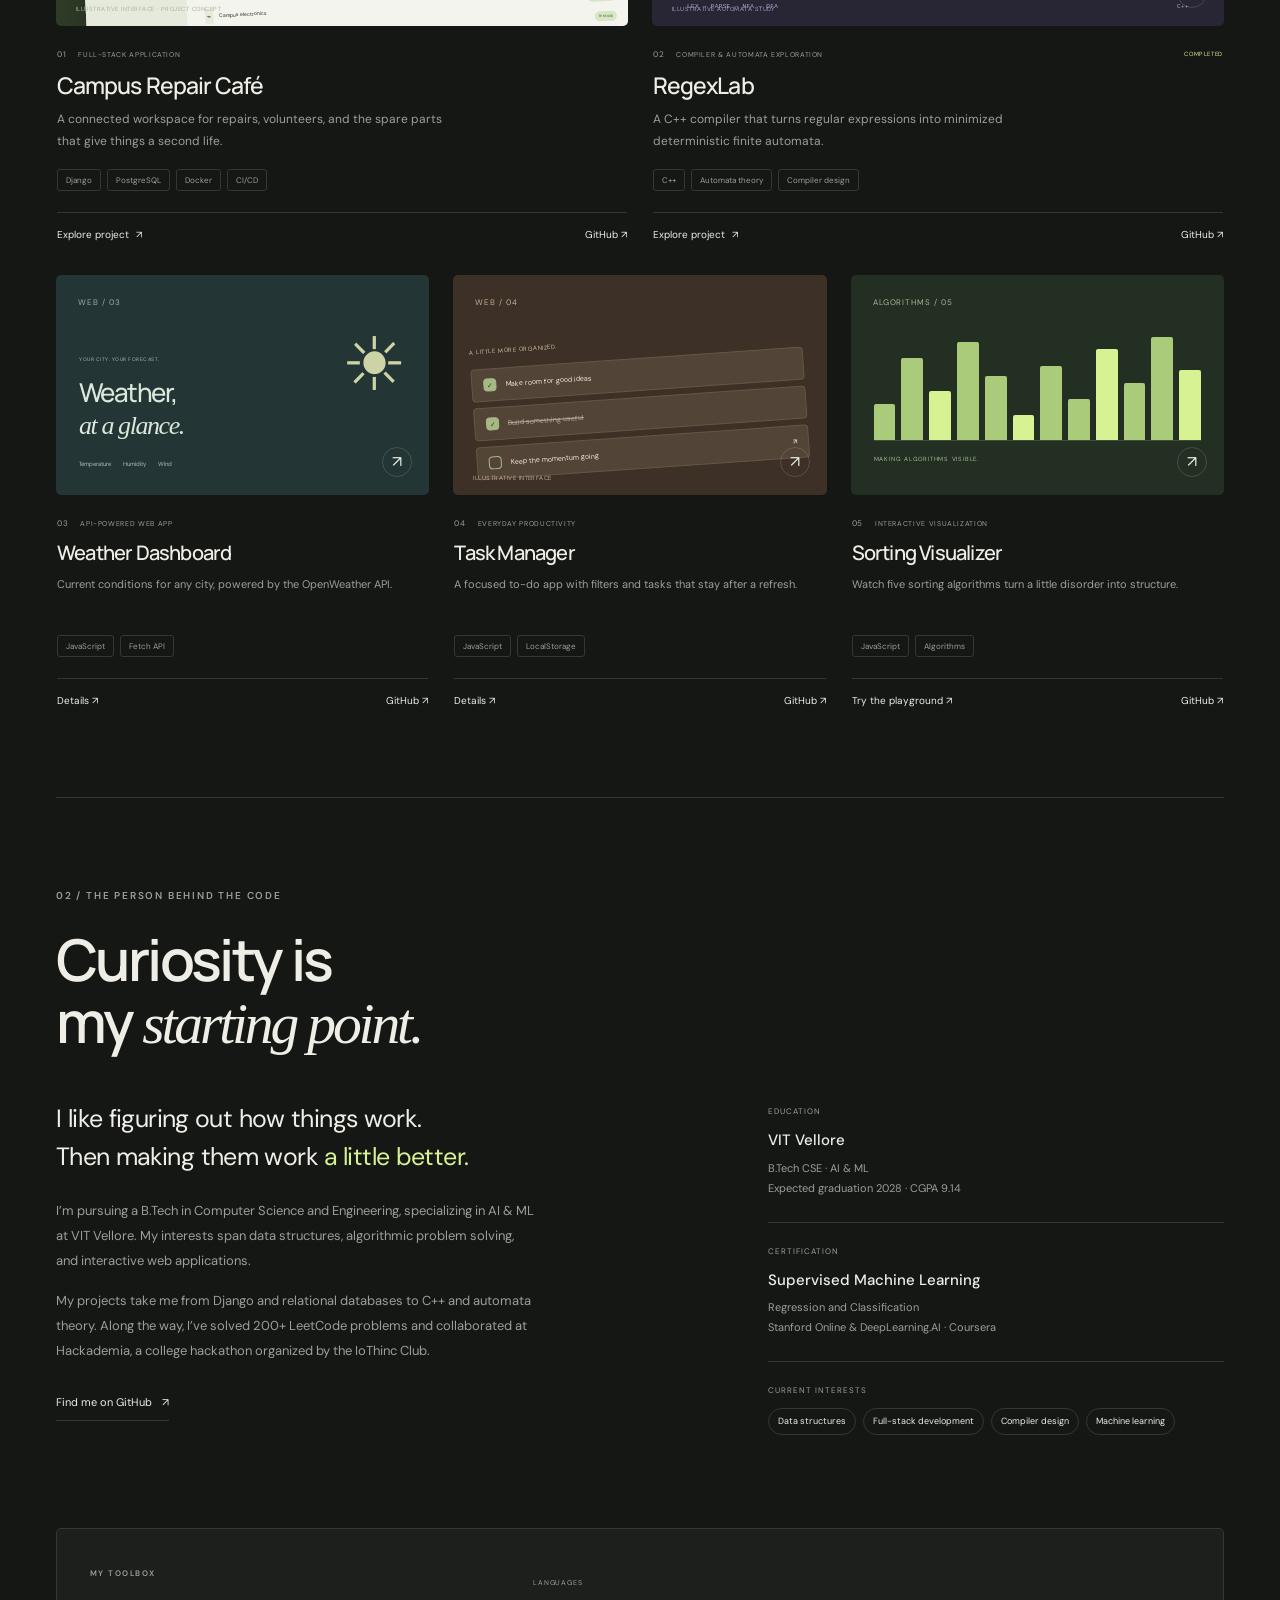
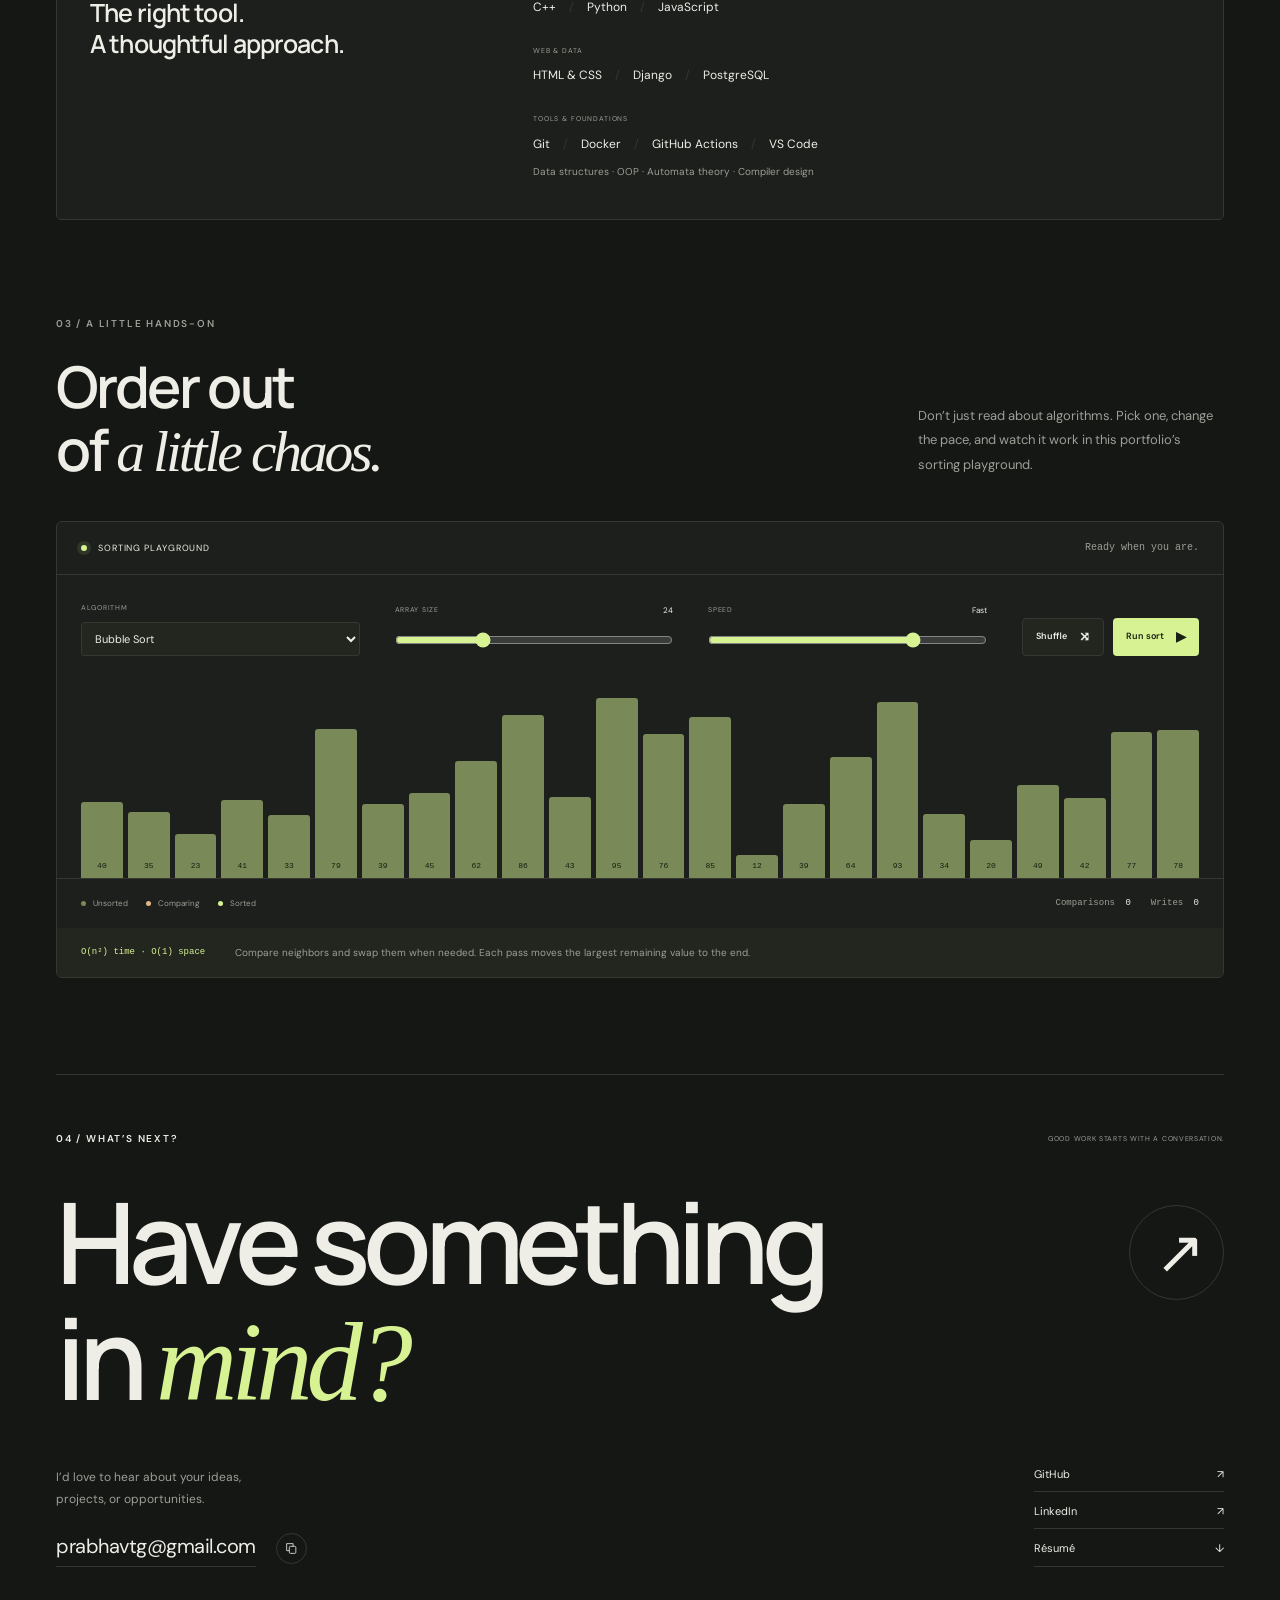
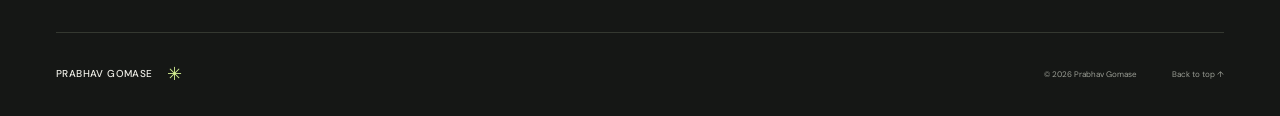
==== commit 19e1d380: "Replace portfolio with modern interactive design" ====
--- a/index.html
+++ b/index.html
@@ -1,827 +1,49 @@
-<!DOCTYPE html>
-<html lang="en">
-<head>
-<meta charset="UTF-8">
-<meta name="viewport" content="width=device-width, initial-scale=1.0">
-<title>Prabhav Gomase — Computer Science Student</title>
-<link rel="preconnect" href="https://fonts.googleapis.com">
-<link rel="preconnect" href="https://fonts.gstatic.com" crossorigin>
-<link href="https://fonts.googleapis.com/css2?family=JetBrains+Mono:wght@400;500;600;700;800&family=Inter:wght@400;500;600;700&display=swap" rel="stylesheet">
-<style>
-  :root{
-    --bg:#12151c;
-    --surface:#1b1f2a;
-    --surface-2:#20242f;
-    --ink:#e9eaee;
-    --muted:#8b93a7;
-    --amber:#ffb454;
-    --teal:#59d9c4;
-    --line:#2a2f3c;
-    --radius:10px;
-    --mono:'JetBrains Mono', monospace;
-    --sans:'Inter', sans-serif;
-  }
-  *{box-sizing:border-box;}
-  html{scroll-behavior:smooth;}
-  body{
-    margin:0;
-    background:
-      linear-gradient(var(--line) 1px, transparent 1px) 0 0/100% 42px,
-      var(--bg);
-    color:var(--ink);
-    font-family:var(--sans);
-    line-height:1.6;
-    -webkit-font-smoothing:antialiased;
-    overflow-x:hidden;
-  }
-  a{color:inherit;}
-  ::selection{background:var(--amber);color:#12151c;}
-  .wrap{max-width:1080px;margin:0 auto;padding:0 28px;}
-
-  /* NAV */
-  nav{position:sticky;top:0;z-index:60;background:rgba(18,21,28,0.85);backdrop-filter:blur(8px);border-bottom:1px solid var(--line);}
-  nav .wrap{display:flex;align-items:center;justify-content:space-between;height:64px;}
-  .logo{font-family:var(--mono);font-weight:700;font-size:15px;letter-spacing:0.02em;cursor:pointer;}
-  .logo span{color:var(--amber);}
-  .navlinks{display:flex;gap:26px;font-family:var(--mono);font-size:13px;color:var(--muted);}
-  .navlinks a{text-decoration:none;transition:color .15s;position:relative;padding:4px 0;}
-  .navlinks a:hover{color:var(--ink);}
-  .navlinks a.active{color:var(--amber);}
-  .navlinks a.active::after{content:"";position:absolute;left:0;right:0;bottom:-2px;height:2px;background:var(--amber);border-radius:2px;}
-  @media (max-width:700px){.navlinks{gap:14px;font-size:11px;}}
-
-  /* PAGE ROUTING */
-  .page{display:none;}
-  .page.active{display:block;animation:pageIn .45s ease;}
-  @keyframes pageIn{from{opacity:0;transform:translateY(14px);}to{opacity:1;transform:translateY(0);}}
-
-  /* REVEAL */
-  .reveal{opacity:0;transform:translateY(24px);transition:opacity .6s ease, transform .6s ease;}
-  .reveal.visible{opacity:1;transform:translateY(0);}
-
-  /* HERO with network canvas */
-  .hero{position:relative;padding:100px 0 70px;overflow:hidden;}
-  #netCanvas{position:absolute;inset:0;width:100%;height:100%;z-index:0;opacity:0.55;}
-  .hero .wrap{position:relative;z-index:1;}
-  .eyebrow{font-family:var(--mono);font-size:13px;color:var(--teal);letter-spacing:0.02em;margin-bottom:18px;}
-  .eyebrow::before{content:"// ";color:var(--muted);}
-  h1{font-family:var(--mono);font-weight:800;font-size:clamp(38px,6vw,66px);line-height:1.04;margin:0 0 20px;letter-spacing:-0.01em;}
-  .hero p.lede{font-size:17px;color:var(--muted);max-width:52ch;margin:0 0 28px;}
-  .cta-row{display:flex;flex-wrap:wrap;gap:12px;}
-  .btn{font-family:var(--mono);font-size:13px;font-weight:600;padding:12px 20px;border-radius:8px;text-decoration:none;border:1px solid var(--line);transition:all .15s;display:inline-flex;align-items:center;gap:8px;cursor:pointer;background:none;color:var(--ink);}
-  .btn.primary{background:var(--amber);color:#12151c;border-color:var(--amber);}
-  .btn.primary:hover{background:#ffc57a;}
-  .btn.ghost:hover{border-color:var(--muted);}
-
-  .stat-row{display:flex;gap:36px;margin-top:48px;flex-wrap:wrap;}
-  .stat b{font-family:var(--mono);font-size:28px;color:var(--amber);display:block;}
-  .stat span{font-size:12.5px;color:var(--muted);font-family:var(--mono);}
-
-  /* SECTIONS */
-  section{padding:64px 0;border-top:1px solid var(--line);}
-  .sec-head{display:flex;align-items:baseline;gap:14px;margin-bottom:32px;}
-  .sec-num{font-family:var(--mono);color:var(--muted);font-size:13px;}
-  h2{font-family:var(--mono);font-size:26px;margin:0;font-weight:700;}
-  .sec-sub{color:var(--muted);font-size:14.5px;margin:-20px 0 32px;max-width:60ch;}
-
-  /* PREVIEW CARDS (home) */
-  .preview-grid{display:grid;grid-template-columns:repeat(3,1fr);gap:18px;}
-  @media (max-width:800px){.preview-grid{grid-template-columns:1fr;}}
-  .preview-card{background:var(--surface);border:1px solid var(--line);border-radius:var(--radius);padding:22px;transition:border-color .2s, transform .2s;cursor:pointer;}
-  .preview-card:hover{border-color:var(--teal);transform:translateY(-3px);}
-  .preview-card .ptag{font-family:var(--mono);font-size:11px;color:var(--amber);margin-bottom:8px;}
-  .preview-card h3{font-family:var(--mono);font-size:16px;margin:0 0 8px;}
-  .preview-card p{font-size:13.5px;color:var(--muted);margin:0;}
-
-  /* EDUCATION card reused on home */
-  .edu-card{background:var(--surface);border:1px solid var(--line);border-radius:var(--radius);padding:22px 24px;max-width:520px;}
-  .edu-card h3{margin:0 0 4px;font-size:16px;font-family:var(--mono);}
-  .edu-card .school{color:var(--teal);font-family:var(--mono);font-size:13px;margin-bottom:14px;}
-  .edu-meta{display:flex;justify-content:space-between;font-size:13px;color:var(--muted);margin-bottom:14px;}
-  .edu-meta b{color:var(--amber);font-family:var(--mono);}
-  .tags{display:flex;flex-wrap:wrap;gap:8px;}
-  .tag{font-family:var(--mono);font-size:11.5px;color:var(--ink);background:var(--surface-2);border:1px solid var(--line);padding:5px 10px;border-radius:20px;}
-
-  /* PROJECTS PAGE: tabs */
-  .tab-row{display:flex;gap:8px;margin-bottom:28px;flex-wrap:wrap;}
-  .tab-btn{font-family:var(--mono);font-size:13px;background:var(--surface);border:1px solid var(--line);color:var(--muted);padding:10px 18px;border-radius:8px;cursor:pointer;transition:all .15s;}
-  .tab-btn.active{color:var(--amber);border-color:var(--amber);background:var(--surface-2);}
-  .case{display:none;}
-  .case.active{display:block;animation:pageIn .35s ease;}
-  .case-grid{display:grid;grid-template-columns:1fr 1fr;gap:32px;align-items:start;}
-  @media (max-width:820px){.case-grid{grid-template-columns:1fr;}}
-  .case-block{background:var(--surface);border:1px solid var(--line);border-radius:var(--radius);padding:24px;margin-bottom:18px;}
-  .case-block h4{font-family:var(--mono);font-size:13px;color:var(--teal);margin:0 0 10px;text-transform:uppercase;letter-spacing:.04em;}
-  .case-block p, .case-block li{font-size:14.5px;color:var(--muted);}
-  .case-block ul{margin:0;padding-left:18px;}
-  .stack{display:flex;flex-wrap:wrap;gap:8px;margin-top:14px;}
-
-  .bigo-table{width:100%;border-collapse:collapse;font-family:var(--mono);font-size:12.5px;margin-top:6px;}
-  .bigo-table th, .bigo-table td{padding:8px 10px;border-bottom:1px solid var(--line);text-align:left;color:var(--muted);}
-  .bigo-table th{color:var(--ink);font-weight:600;}
-  .bigo-table td.hi{color:var(--amber);}
-  .bigo-table td.lo{color:var(--teal);}
-
-  .demo-box{background:var(--surface-2);border:1px solid var(--line);border-radius:8px;padding:16px;}
-  .demo-label{font-family:var(--mono);font-size:11px;color:var(--muted);margin-bottom:10px;text-transform:uppercase;letter-spacing:.05em;}
-  .sort-controls{display:flex;gap:8px;flex-wrap:wrap;margin-bottom:12px;}
-  select, .mini-btn{font-family:var(--mono);font-size:12px;background:var(--bg);color:var(--ink);border:1px solid var(--line);border-radius:6px;padding:7px 10px;cursor:pointer;}
-  .mini-btn:hover{border-color:var(--teal);}
-  canvas#sortCanvas{width:100%;height:160px;background:var(--bg);border-radius:6px;display:block;}
-  .legend{display:flex;gap:18px;margin-top:12px;font-family:var(--mono);font-size:11px;color:var(--muted);flex-wrap:wrap;}
-  .legend span{display:inline-flex;align-items:center;gap:6px;}
-  .swatch{width:10px;height:10px;border-radius:2px;}
-
-  .todo-input-row{display:flex;gap:8px;margin-bottom:10px;}
-  .todo-input-row input{flex:1;font-family:var(--sans);font-size:13px;background:var(--bg);border:1px solid var(--line);border-radius:6px;padding:8px 10px;color:var(--ink);}
-  .todo-filters{display:flex;gap:6px;margin-bottom:10px;}
-  .todo-filters button{font-family:var(--mono);font-size:11px;background:transparent;border:1px solid var(--line);color:var(--muted);padding:5px 10px;border-radius:6px;cursor:pointer;}
-  .todo-filters button.active{color:var(--amber);border-color:var(--amber);}
-  .todo-list{list-style:none;margin:0;padding:0;max-height:150px;overflow-y:auto;}
-  .todo-list li{display:flex;align-items:center;gap:8px;padding:7px 0;border-bottom:1px solid var(--line);font-size:13.5px;}
-  .todo-list li.done span{text-decoration:line-through;color:var(--muted);}
-  .todo-list li button{margin-left:auto;background:none;border:none;color:var(--muted);cursor:pointer;font-size:13px;}
-  .todo-list li button:hover{color:var(--amber);}
-  .todo-check{width:14px;height:14px;border:1px solid var(--muted);border-radius:3px;cursor:pointer;flex-shrink:0;}
-  .todo-check.checked{background:var(--teal);border-color:var(--teal);}
-
-  .city-row{display:flex;gap:8px;margin-bottom:12px;flex-wrap:wrap;}
-  .city-chip{font-family:var(--mono);font-size:11.5px;background:var(--bg);border:1px solid var(--line);color:var(--muted);padding:6px 12px;border-radius:20px;cursor:pointer;}
-  .city-chip.active{color:var(--amber);border-color:var(--amber);}
-  .weather-display{display:flex;align-items:center;gap:18px;}
-  .weather-temp{font-family:var(--mono);font-size:38px;font-weight:700;color:var(--ink);}
-  .weather-stats{font-size:12.5px;color:var(--muted);font-family:var(--mono);line-height:1.9;}
-
-  /* TIMELINE */
-  .timeline{position:relative;padding-left:32px;}
-  .timeline::before{content:"";position:absolute;left:7px;top:6px;bottom:6px;width:1px;background:var(--line);}
-  .t-item{position:relative;margin-bottom:36px;}
-  .t-item::before{content:"";position:absolute;left:-32px;top:4px;width:14px;height:14px;border-radius:50%;background:var(--surface);border:2px solid var(--amber);}
-  .t-item .t-date{font-family:var(--mono);font-size:12px;color:var(--amber);margin-bottom:4px;}
-  .t-item h3{font-family:var(--mono);font-size:16px;margin:0 0 4px;}
-  .t-item .t-org{color:var(--teal);font-size:13px;font-family:var(--mono);margin-bottom:8px;}
-  .t-item p{color:var(--muted);font-size:14.5px;margin:0;}
-
-  /* NOTES / dev log */
-  .note-card{background:var(--surface);border:1px solid var(--line);border-radius:var(--radius);padding:24px;margin-bottom:20px;}
-  .note-card .n-meta{font-family:var(--mono);font-size:11.5px;color:var(--muted);margin-bottom:8px;}
-  .note-card h3{font-family:var(--mono);font-size:17px;margin:0 0 10px;}
-  .note-card p{color:var(--muted);font-size:14.5px;margin:0 0 8px;}
-  .note-card code{background:var(--surface-2);padding:2px 6px;border-radius:4px;font-size:13px;color:var(--teal);}
-
-  /* SKILLS terminal (used on home) */
-  .skills-term{background:var(--surface);border:1px solid var(--line);border-radius:var(--radius);font-family:var(--mono);font-size:13.5px;overflow:hidden;}
-  .skills-term .term-top{display:flex;align-items:center;gap:6px;padding:12px 16px;border-bottom:1px solid var(--line);background:var(--surface-2);}
-  .dot{width:9px;height:9px;border-radius:50%;background:var(--line);}
-  .term-label{font-family:var(--mono);font-size:11px;color:var(--muted);margin-left:8px;}
-  .skills-term .term-body{padding:20px 24px;}
-  .skill-row{display:flex;gap:14px;margin-bottom:10px;flex-wrap:wrap;}
-  .skill-row .k{color:var(--teal);min-width:150px;}
-  .skill-row .v{color:var(--muted);}
-  .skill-row .v em{color:var(--ink);font-style:normal;}
-
-  /* CONTACT PAGE */
-  .contact-grid{display:grid;grid-template-columns:1fr 1fr;gap:40px;}
-  @media (max-width:800px){.contact-grid{grid-template-columns:1fr;}}
-  .field{margin-bottom:16px;}
-  .field label{display:block;font-family:var(--mono);font-size:12px;color:var(--muted);margin-bottom:6px;}
-  .field input, .field textarea{width:100%;background:var(--surface);border:1px solid var(--line);border-radius:8px;padding:11px 14px;color:var(--ink);font-family:var(--sans);font-size:14px;}
-  .field input:focus, .field textarea:focus{outline:none;border-color:var(--teal);}
-  .field textarea{resize:vertical;min-height:110px;}
-  .form-note{font-family:var(--mono);font-size:11.5px;color:var(--muted);margin-top:14px;}
-  .toast{display:none;font-family:var(--mono);font-size:13px;color:var(--teal);border:1px solid var(--teal);background:rgba(89,217,196,0.08);padding:10px 14px;border-radius:8px;margin-top:14px;}
-  .toast.show{display:block;}
-  .footer-links{display:flex;flex-direction:column;gap:10px;font-family:var(--mono);font-size:13.5px;}
-  .footer-links a{text-decoration:none;color:var(--muted);transition:color .15s;}
-  .footer-links a:hover{color:var(--teal);}
-
-  footer{padding:40px 0;border-top:1px solid var(--line);font-family:var(--mono);font-size:11.5px;color:var(--muted);opacity:.7;text-align:center;}
-
-  @media (prefers-reduced-motion: reduce){ *{animation:none !important;transition:none !important;} }
-</style>
-</head>
-<body>
-
-<nav>
-  <div class="wrap">
-    <div class="logo" onclick="location.hash='#home'">PG<span>.</span>dev</div>
-    <div class="navlinks">
-      <a href="#home">home</a>
-      <a href="#projects">projects</a>
-      <a href="#timeline">timeline</a>
-      <a href="#notes">notes</a>
-      <a href="#contact">contact</a>
-    </div>
-  </div>
-</nav>
-
-<!-- ================= HOME ================= -->
-<div class="page" id="page-home">
-  <header class="hero">
-    <canvas id="netCanvas"></canvas>
-    <div class="wrap">
-      <div class="eyebrow">computer_science_student.ai_ml</div>
-      <h1>Prabhav<br>Gomase</h1>
-      <p class="lede">Building algorithms, interfaces, and the space in between. CS undergrad at VIT specializing in AI &amp; ML — currently deep in data structures, C++, and the occasional 2am LeetCode streak.</p>
-      <div class="cta-row">
-        <a class="btn primary" href="#projects">View case studies →</a>
-        <a class="btn ghost" href="https://github.com/PrabhavGomase" target="_blank" rel="noopener">GitHub</a>
-        <a class="btn ghost" href="#contact">Contact</a>
-      </div>
-      <div class="stat-row">
-        <div class="stat"><b>9.14</b><span>CGPA</span></div>
-        <div class="stat"><b>100+</b><span>LeetCode solved</span></div>
-        <div class="stat"><b>3</b><span>shipped projects</span></div>
-        <div class="stat"><b>2028</b><span>expected graduation</span></div>
-      </div>
-    </div>
-  </header>
-
-  <section>
-    <div class="wrap">
-      <div class="sec-head reveal"><span class="sec-num">01</span><h2>About</h2></div>
-      <p class="sec-sub reveal" style="margin-top:-20px;">A quick summary before you dig into the case studies.</p>
-      <div style="display:grid;grid-template-columns:1.3fr 1fr;gap:36px;" class="reveal">
-        <p style="color:var(--muted);font-size:15.5px;max-width:60ch;">I'm a Computer Science student interested in data structures, algorithmic problem solving, and building interactive web applications through practical projects. I like taking ideas — a sorting algorithm, a weather API, a to-do list — and turning them into something you can actually click around in. Based in Katpadi, Tamil Nadu, India.</p>
-        <div class="edu-card">
-          <div class="school">Vellore Institute of Technology (VIT), Vellore</div>
-          <h3>B.Tech, Computer Science &amp; Engineering (AI &amp; ML)</h3>
-          <div class="edu-meta"><span>Expected Graduation: 2028</span><span>CGPA: <b>9.14</b></span></div>
-          <div class="tags">
-            <span class="tag">Data Structures</span><span class="tag">OOP</span><span class="tag">Web Development</span><span class="tag">Machine Learning</span>
-          </div>
-        </div>
-      </div>
-    </div>
-  </section>
-
-  <section>
-    <div class="wrap">
-      <div class="sec-head reveal"><span class="sec-num">02</span><h2>Featured work</h2></div>
-      <div class="preview-grid">
-        <div class="preview-card reveal" onclick="location.hash='#projects'; setTimeout(()=>selectTab('sorting'),50);">
-          <div class="ptag">01 / algorithms</div>
-          <h3>Sorting Visualizer</h3>
-          <p>Five sorting algorithms, animated bar-by-bar, with adjustable speed and size.</p>
-        </div>
-        <div class="preview-card reveal" onclick="location.hash='#projects'; setTimeout(()=>selectTab('tasks'),50);">
-          <div class="ptag">02 / state management</div>
-          <h3>Task Manager</h3>
-          <p>Add, complete, filter, and persist tasks entirely client-side with LocalStorage.</p>
-        </div>
-        <div class="preview-card reveal" onclick="location.hash='#projects'; setTimeout(()=>selectTab('weather'),50);">
-          <div class="ptag">03 / async apis</div>
-          <h3>Weather Dashboard</h3>
-          <p>Live city weather via the OpenWeather API using async Fetch calls.</p>
-        </div>
-      </div>
-    </div>
-  </section>
-
-  <section>
-    <div class="wrap">
-      <div class="sec-head reveal"><span class="sec-num">03</span><h2>Skills</h2></div>
-      <div class="skills-term reveal">
-        <div class="term-top"><div class="dot"></div><div class="dot"></div><div class="dot"></div><span class="term-label">~/skills --list</span></div>
-        <div class="term-body">
-          <div class="skill-row"><span class="k">languages</span><span class="v"><em>C++</em>, <em>JavaScript</em></span></div>
-          <div class="skill-row"><span class="k">web</span><span class="v"><em>HTML</em>, <em>CSS</em></span></div>
-          <div class="skill-row"><span class="k">core cs</span><span class="v"><em>Data Structures</em>, <em>Object-Oriented Programming</em></span></div>
-          <div class="skill-row"><span class="k">tools</span><span class="v"><em>Git</em>, <em>VS Code</em></span></div>
-          <div class="skill-row"><span class="k">certifications</span><span class="v"><em>Supervised Machine Learning: Regression and Classification</em> — Stanford Online &amp; DeepLearning.AI (Coursera)</span></div>
-        </div>
-      </div>
-    </div>
-  </section>
-</div>
-
-<!-- ================= PROJECTS ================= -->
-<div class="page" id="page-projects">
-  <section style="border-top:none;">
-    <div class="wrap">
-      <div class="sec-head reveal"><span class="sec-num">02</span><h2>Case studies</h2></div>
-      <p class="sec-sub reveal" style="margin-top:-20px;">A closer look at what each project does and how it's built. Every demo below is live — click around.</p>
-
-      <div class="tab-row reveal">
-        <button class="tab-btn active" data-tab="sorting" onclick="selectTab('sorting')">01 · Sorting Visualizer</button>
-        <button class="tab-btn" data-tab="tasks" onclick="selectTab('tasks')">02 · Task Manager</button>
-        <button class="tab-btn" data-tab="weather" onclick="selectTab('weather')">03 · Weather Dashboard</button>
-      </div>
-
-      <!-- CASE: Sorting -->
-      <div class="case active" id="case-sorting">
-        <div class="case-grid">
-          <div>
-            <div class="case-block">
-              <h4>Problem</h4>
-              <p>Sorting algorithms are usually taught as pseudocode — hard to build intuition for how they actually behave on real data, and why one outperforms another.</p>
-            </div>
-            <div class="case-block">
-              <h4>Approach</h4>
-              <ul>
-                <li>Render an array as bars on a canvas, redrawing on every comparison/swap.</li>
-                <li>Implemented Bubble, Selection, Insertion, Merge, and Quick Sort as step-by-step generators so each comparison is visible.</li>
-                <li>Adjustable array size and animation speed to compare algorithm behavior at different scales.</li>
-              </ul>
-            </div>
-            <div class="case-block">
-              <h4>Complexity</h4>
-              <table class="bigo-table">
-                <tr><th>Algorithm</th><th>Best</th><th>Average</th><th>Worst</th></tr>
-                <tr><td>Bubble</td><td class="lo">O(n)</td><td class="hi">O(n²)</td><td class="hi">O(n²)</td></tr>
-                <tr><td>Selection</td><td class="hi">O(n²)</td><td class="hi">O(n²)</td><td class="hi">O(n²)</td></tr>
-                <tr><td>Insertion</td><td class="lo">O(n)</td><td class="hi">O(n²)</td><td class="hi">O(n²)</td></tr>
-                <tr><td>Merge</td><td class="lo">O(n log n)</td><td class="lo">O(n log n)</td><td class="lo">O(n log n)</td></tr>
-                <tr><td>Quick</td><td class="lo">O(n log n)</td><td class="lo">O(n log n)</td><td class="hi">O(n²)</td></tr>
-              </table>
-              <div class="stack"><span class="tag">JavaScript</span><span class="tag">Canvas</span><span class="tag">HTML/CSS</span></div>
-            </div>
-          </div>
-          <div class="demo-box" style="position:sticky;top:80px;">
-            <div class="demo-label">Live demo</div>
-            <div class="sort-controls">
-              <select id="algoSelect">
-                <option value="bubble">Bubble Sort</option>
-                <option value="selection">Selection Sort</option>
-                <option value="insertion">Insertion Sort</option>
-                <option value="merge">Merge Sort</option>
-                <option value="quick">Quick Sort</option>
-              </select>
-              <input type="range" id="speedRange" min="5" max="80" value="35" title="Speed">
-              <button class="mini-btn" id="shuffleBtn">Shuffle</button>
-              <button class="mini-btn" id="runBtn">Run ▶</button>
-            </div>
-            <canvas id="sortCanvas"></canvas>
-            <div class="legend">
-              <span><span class="swatch" style="background:var(--amber)"></span>comparing</span>
-              <span><span class="swatch" style="background:var(--teal)"></span>sorted</span>
-              <span><span class="swatch" style="background:var(--muted)"></span>unsorted</span>
-            </div>
-          </div>
-        </div>
-      </div>
-
-      <!-- CASE: Tasks -->
-      <div class="case" id="case-tasks">
-        <div class="case-grid">
-          <div>
-            <div class="case-block">
-              <h4>Problem</h4>
-              <p>Most to-do app tutorials skip persistence — refresh the page and everything's gone.</p>
-            </div>
-            <div class="case-block">
-              <h4>Approach</h4>
-              <ul>
-                <li>Add, delete, and mark tasks complete with a minimal, responsive interface.</li>
-                <li>Task filtering across All / Pending / Completed views.</li>
-                <li>State persisted to LocalStorage so tasks survive a page reload.</li>
-              </ul>
-            </div>
-            <div class="case-block">
-              <h4>Implementation note</h4>
-              <p>Filtering is derived, not stored — the task list is the single source of truth, and the active filter just changes which items get rendered from it. That keeps <code>add</code>, <code>toggle</code>, and <code>delete</code> simple and avoids duplicated state going out of sync.</p>
-              <div class="stack"><span class="tag">JavaScript</span><span class="tag">LocalStorage</span><span class="tag">CSS</span></div>
-            </div>
-          </div>
-          <div class="demo-box" style="position:sticky;top:80px;">
-            <div class="demo-label">Live demo</div>
-            <div class="todo-input-row">
-              <input type="text" id="todoInput" placeholder="Add a task...">
-              <button class="mini-btn" id="todoAdd">Add</button>
-            </div>
-            <div class="todo-filters">
-              <button class="filter-btn active" data-filter="all">All</button>
-              <button class="filter-btn" data-filter="pending">Pending</button>
-              <button class="filter-btn" data-filter="completed">Completed</button>
-            </div>
-            <ul class="todo-list" id="todoList"></ul>
-          </div>
-        </div>
-      </div>
-
-      <!-- CASE: Weather -->
-      <div class="case" id="case-weather">
-        <div class="case-grid">
-          <div>
-            <div class="case-block">
-              <h4>Problem</h4>
-              <p>Weather data is only useful if it's current — the dashboard needed to fetch on demand rather than ship with stale numbers baked in.</p>
-            </div>
-            <div class="case-block">
-              <h4>Approach</h4>
-              <ul>
-                <li>City input triggers an async call to the OpenWeather API.</li>
-                <li>Displays temperature, humidity, and wind speed once the response resolves.</li>
-                <li>Built entirely on the Fetch API — no external HTTP library.</li>
-              </ul>
-            </div>
-            <div class="case-block">
-              <h4>Implementation note</h4>
-              <p>This embedded demo uses sample data instead of a live key, so it works without configuration. The real project's fetch layer wraps each request in a try/catch and shows a fallback message on a failed lookup or bad city name, rather than leaving the UI blank.</p>
-              <div class="stack"><span class="tag">JavaScript</span><span class="tag">OpenWeather API</span><span class="tag">Fetch</span></div>
-            </div>
-          </div>
-          <div class="demo-box" style="position:sticky;top:80px;">
-            <div class="demo-label">Sample output</div>
-            <div class="city-row" id="cityRow"></div>
-            <div class="weather-display">
-              <div class="weather-temp" id="wTemp">28°C</div>
-              <div class="weather-stats" id="wStats">humidity: 64%<br>wind: 11 km/h</div>
-            </div>
-          </div>
-        </div>
-      </div>
-
-    </div>
-  </section>
-</div>
-
-<!-- ================= TIMELINE ================= -->
-<div class="page" id="page-timeline">
-  <section style="border-top:none;">
-    <div class="wrap">
-      <div class="sec-head reveal"><span class="sec-num">03</span><h2>Timeline</h2></div>
-      <p class="sec-sub reveal" style="margin-top:-20px;">Education, practice, and milestones, in order.</p>
-      <div class="timeline">
-        <div class="t-item reveal">
-          <div class="t-date">2024 — 2028 (expected)</div>
-          <h3>B.Tech, Computer Science &amp; Engineering (AI &amp; ML)</h3>
-          <div class="t-org">Vellore Institute of Technology (VIT), Vellore</div>
-          <p>Coursework in Data Structures, Object-Oriented Programming, Web Development, and Machine Learning. Current CGPA: 9.14.</p>
-        </div>
-        <div class="t-item reveal">
-          <div class="t-date">Ongoing</div>
-          <h3>Data Structures &amp; Algorithms Practice</h3>
-          <div class="t-org">Self-directed</div>
-          <p>100+ problems solved on LeetCode, focused on arrays, strings, and hashing — practiced primarily in C++.</p>
-        </div>
-        <div class="t-item reveal">
-          <div class="t-date">Hackathon</div>
-          <h3>Hackademia — College Survival Edition</h3>
-          <div class="t-org">IoThinc Club</div>
-          <p>Collaborated with a team to design and prototype a solution for student life challenges under time constraints.</p>
-        </div>
-        <div class="t-item reveal">
-          <div class="t-date">Certification</div>
-          <h3>Supervised Machine Learning: Regression and Classification</h3>
-          <div class="t-org">Stanford Online &amp; DeepLearning.AI — Coursera</div>
-          <p>Foundational coursework in supervised learning methods.</p>
-        </div>
-      </div>
-    </div>
-  </section>
-</div>
-
-<!-- ================= NOTES ================= -->
-<div class="page" id="page-notes">
-  <section style="border-top:none;">
-    <div class="wrap">
-      <div class="sec-head reveal"><span class="sec-num">04</span><h2>Notes</h2></div>
-      <p class="sec-sub reveal" style="margin-top:-20px;">Short write-ups on things I ran into while building the projects above. Starter entries — edit freely.</p>
-
-      <div class="note-card reveal">
-        <div class="n-meta">DEV LOG · SORTING VISUALIZER</div>
-        <h3>Why Quick Sort still beats Bubble Sort in practice</h3>
-        <p>On paper, Bubble and Quick Sort both degrade to <code>O(n²)</code> in the worst case. The difference shows up in the visualizer at larger array sizes: Quick Sort's partitioning does far fewer comparisons on already-scattered data, while Bubble Sort keeps re-scanning the same range. Watching it animate makes the average-case gap obvious in a way the Big-O notation alone doesn't.</p>
-      </div>
-      <div class="note-card reveal">
-        <div class="n-meta">DEV LOG · TASK MANAGER</div>
-        <h3>Filtering state without a framework</h3>
-        <p>The easy mistake with an All/Pending/Completed filter is storing three separate lists and trying to keep them in sync. Keeping one array as the source of truth and computing the filtered view on render removed an entire class of bugs — at the cost of re-filtering on every render, which is irrelevant at this scale.</p>
-      </div>
-      <div class="note-card reveal">
-        <div class="n-meta">DEV LOG · WEATHER DASHBOARD</div>
-        <h3>Handling a Fetch call that can fail</h3>
-        <p>An async weather lookup can fail in more ways than it can succeed: bad city name, network drop, rate limit. Wrapping the fetch in try/catch and giving the UI an explicit "couldn't find that city" state — instead of silently leaving the previous result on screen — made the dashboard feel a lot more trustworthy.</p>
-      </div>
-    </div>
-  </section>
-</div>
-
-<!-- ================= CONTACT ================= -->
-<div class="page" id="page-contact">
-  <section style="border-top:none;">
-    <div class="wrap">
-      <div class="sec-head reveal"><span class="sec-num">05</span><h2>Contact</h2></div>
-      <div class="contact-grid">
-        <div class="reveal">
-          <p style="color:var(--muted);font-size:15px;max-width:46ch;">Open to internships, collaborations, and interesting problems. Reach out directly, or use the form — it'll open your mail client with the message pre-filled.</p>
-          <div class="footer-links" style="margin-top:24px;">
-            <a href="mailto:prabhavtg@gmail.com">prabhavtg@gmail.com</a>
-            <a href="tel:+918291321598">+91 82913 21598</a>
-            <a href="https://github.com/PrabhavGomase" target="_blank" rel="noopener">github.com/PrabhavGomase</a>
-            <a href="https://linkedin.com/in/prabhav-gomase-20258a375" target="_blank" rel="noopener">linkedin.com/in/prabhav-gomase</a>
-            <span style="color:var(--muted);">Katpadi, Tamil Nadu, India</span>
-          </div>
-        </div>
-        <form class="reveal" id="contactForm">
-          <div class="field"><label>Name</label><input type="text" id="cName" required></div>
-          <div class="field"><label>Email</label><input type="email" id="cEmail" required></div>
-          <div class="field"><label>Message</label><textarea id="cMessage" required></textarea></div>
-          <button type="submit" class="btn primary">Send message</button>
-          <div class="toast" id="toast">✓ Opening your mail client...</div>
-          <div class="form-note">// this opens a mailto: link — no data is stored or sent anywhere else</div>
-        </form>
-      </div>
-    </div>
-  </section>
-</div>
-
-<footer>// built with data structures, patience, and one too many recompiles</footer>
-
-<script>
-/* ---------------- Router ---------------- */
-function navigate(){
-  const hash = location.hash.replace('#','') || 'home';
-  document.querySelectorAll('.page').forEach(p=>p.classList.remove('active'));
-  const target = document.getElementById('page-'+hash);
-  (target || document.getElementById('page-home')).classList.add('active');
-  document.querySelectorAll('.navlinks a').forEach(a=>{
-    a.classList.toggle('active', a.getAttribute('href')==='#'+hash);
-  });
-  window.scrollTo(0,0);
-  setTimeout(initReveal, 30);
-}
-window.addEventListener('hashchange', navigate);
-window.addEventListener('DOMContentLoaded', navigate);
-
-/* ---------------- Scroll reveal ---------------- */
-let revealObserver;
-function initReveal(){
-  if(revealObserver) revealObserver.disconnect();
-  revealObserver = new IntersectionObserver((entries)=>{
-    entries.forEach(e=>{ if(e.isIntersecting) e.target.classList.add('visible'); });
-  }, {threshold:0.12});
-  document.querySelectorAll('.page.active .reveal').forEach(el=>revealObserver.observe(el));
-}
-
-/* ---------------- Project tabs ---------------- */
-function selectTab(name){
-  document.querySelectorAll('.tab-btn').forEach(b=>b.classList.toggle('active', b.dataset.tab===name));
-  document.querySelectorAll('.case').forEach(c=>c.classList.toggle('active', c.id==='case-'+name));
-}
-
-/* ---------------- Hero network graph ---------------- */
-(function(){
-  const canvas = document.getElementById('netCanvas');
-  const ctx = canvas.getContext('2d');
-  let W,H, nodes=[];
-  const reduced = window.matchMedia('(prefers-reduced-motion: reduce)').matches;
-  function resize(){
-    W = canvas.width = canvas.clientWidth*devicePixelRatio;
-    H = canvas.height = canvas.clientHeight*devicePixelRatio;
-  }
-  function init(){
-    resize();
-    const count = Math.max(18, Math.floor(W*H/140000));
-    nodes = Array.from({length:count}, ()=>({
-      x:Math.random()*W, y:Math.random()*H,
-      vx:(Math.random()-0.5)*0.25, vy:(Math.random()-0.5)*0.25
-    }));
-  }
-  window.addEventListener('resize', init);
-  init();
-
-  function step(){
-    nodes.forEach(n=>{
-      n.x+=n.vx; n.y+=n.vy;
-      if(n.x<0||n.x>W) n.vx*=-1;
-      if(n.y<0||n.y>H) n.vy*=-1;
-    });
-  }
-  function draw(){
-    ctx.clearRect(0,0,W,H);
-    const lineColor = getComputedStyle(document.documentElement).getPropertyValue('--line');
-    const tealColor = getComputedStyle(document.documentElement).getPropertyValue('--teal');
-    for(let i=0;i<nodes.length;i++){
-      for(let j=i+1;j<nodes.length;j++){
-        const dx=nodes[i].x-nodes[j].x, dy=nodes[i].y-nodes[j].y;
-        const dist=Math.sqrt(dx*dx+dy*dy);
-        if(dist<140*devicePixelRatio){
-          ctx.strokeStyle = lineColor;
-          ctx.globalAlpha = 1-(dist/(140*devicePixelRatio));
-          ctx.beginPath(); ctx.moveTo(nodes[i].x,nodes[i].y); ctx.lineTo(nodes[j].x,nodes[j].y); ctx.stroke();
-        }
-      }
-    }
-    ctx.globalAlpha=1;
-    nodes.forEach(n=>{
-      ctx.fillStyle = tealColor;
-      ctx.beginPath(); ctx.arc(n.x,n.y,2.5*devicePixelRatio,0,Math.PI*2); ctx.fill();
-    });
-  }
-  function loop(){
-    if(!reduced) step();
-    draw();
-    requestAnimationFrame(loop);
-  }
-  loop();
-})();
-
-/* ---------------- Sorting demo (bubble/selection/insertion/merge/quick) ---------------- */
-(function(){
-  const canvas = document.getElementById('sortCanvas');
-  const ctx = canvas.getContext('2d');
-  const algoSelect = document.getElementById('algoSelect');
-  const shuffleBtn = document.getElementById('shuffleBtn');
-  const runBtn = document.getElementById('runBtn');
-  const speedRange = document.getElementById('speedRange');
-  let W,H;
-  function resize(){ W=canvas.width=canvas.clientWidth*devicePixelRatio; H=canvas.height=canvas.clientHeight*devicePixelRatio; }
-  resize(); window.addEventListener('resize', resize);
-
-  const M = 24;
-  let data = [];
-  function shuffle(){ data = Array.from({length:M}, ()=>({v:Math.random()*0.85+0.1,state:'idle'})); render(); }
-  shuffle();
-  let running=false;
-
-  function render(){
-    ctx.clearRect(0,0,W,H);
-    const barW=W/data.length;
-    data.forEach((item,i)=>{
-      let color=getComputedStyle(document.documentElement).getPropertyValue('--muted');
-      if(item.state==='compare') color=getComputedStyle(document.documentElement).getPropertyValue('--amber');
-      if(item.state==='sorted') color=getComputedStyle(document.documentElement).getPropertyValue('--teal');
-      ctx.fillStyle=color;
-      const h=item.v*H*0.9;
-      ctx.fillRect(i*barW+2, H-h, barW-4, h);
-    });
-  }
-  function sleep(ms){ return new Promise(r=>setTimeout(r,ms)); }
-  function speed(){ return 90 - speedRange.value; }
-
-  async function bubbleSort(){
-    for(let i=0;i<data.length && running;i++){
-      for(let j=0;j<data.length-i-1 && running;j++){
-        data.forEach(d=>{ if(d.state!=='sorted') d.state='idle'; });
-        data[j].state='compare'; data[j+1].state='compare';
-        render(); await sleep(speed());
-        if(data[j].v>data[j+1].v){ [data[j],data[j+1]]=[data[j+1],data[j]]; }
-      }
-      data[data.length-1-i].state='sorted';
-    }
-    data.forEach(d=>d.state='sorted'); render();
-  }
-  async function selectionSort(){
-    for(let i=0;i<data.length && running;i++){
-      let min=i;
-      for(let j=i+1;j<data.length && running;j++){
-        data.forEach(d=>{ if(d.state!=='sorted') d.state='idle'; });
-        for(let k=0;k<i;k++) data[k].state='sorted';
-        data[j].state='compare'; data[min].state='compare';
-        render(); await sleep(speed());
-        if(data[j].v<data[min].v) min=j;
-      }
-      [data[i],data[min]]=[data[min],data[i]];
-      data[i].state='sorted';
-    }
-    data.forEach(d=>d.state='sorted'); render();
-  }
-  async function insertionSort(){
-    for(let i=1;i<data.length && running;i++){
-      let j=i;
-      while(j>0 && data[j-1].v>data[j].v && running){
-        data.forEach(d=>d.state='idle');
-        data[j].state='compare'; data[j-1].state='compare';
-        render(); await sleep(speed());
-        [data[j],data[j-1]]=[data[j-1],data[j]];
-        j--;
-      }
-    }
-    data.forEach(d=>d.state='sorted'); render();
-  }
-  async function mergeSortRange(lo,hi){
-    if(lo>=hi || !running) return;
-    const mid=Math.floor((lo+hi)/2);
-    await mergeSortRange(lo,mid);
-    await mergeSortRange(mid+1,hi);
-    if(!running) return;
-    let left=data.slice(lo,mid+1), right=data.slice(mid+1,hi+1);
-    let i=0,j=0,k=lo;
-    while(i<left.length && j<right.length && running){
-      data.forEach(d=>{ if(d.state!=='sorted') d.state='idle'; });
-      data[k] = left[i].v<=right[j].v ? left[i++] : right[j++];
-      data[k].state='compare';
-      render(); await sleep(speed());
-      k++;
-    }
-    while(i<left.length && running){ data[k]=left[i++]; k++; }
-    while(j<right.length && running){ data[k]=right[j++]; k++; }
-    for(let x=lo;x<=hi;x++) data[x].state='sorted';
-    render();
-  }
-  async function quickSort(lo=0,hi=data.length-1){
-    if(lo>=hi || !running){ return; }
-    let pivot=data[hi].v, i=lo;
-    for(let j=lo;j<hi && running;j++){
-      data.forEach(d=>{ if(d.state!=='sorted') d.state='idle'; });
-      data[j].state='compare'; data[hi].state='compare';
-      render(); await sleep(speed());
-      if(data[j].v<pivot){ [data[i],data[j]]=[data[j],data[i]]; i++; }
-    }
-    [data[i],data[hi]]=[data[hi],data[i]];
-    data[i].state='sorted'; render();
-    await quickSort(lo,i-1);
-    await quickSort(i+1,hi);
-  }
-
-  runBtn.addEventListener('click', async ()=>{
-    if(running) return;
-    running=true;
-    data.forEach(d=>d.state='idle');
-    const algo=algoSelect.value;
-    if(algo==='bubble') await bubbleSort();
-    else if(algo==='selection') await selectionSort();
-    else if(algo==='insertion') await insertionSort();
-    else if(algo==='merge') await mergeSortRange(0,data.length-1);
-    else if(algo==='quick') await quickSort();
-    data.forEach(d=>d.state='sorted'); render();
-    running=false;
-  });
-  shuffleBtn.addEventListener('click', ()=>{ running=false; shuffle(); });
-})();
-
-/* ---------------- Todo demo ---------------- */
-(function(){
-  let tasks = [
-    {text:'Review sorting visualizer edge cases', done:true},
-    {text:'Refactor task filter logic', done:false},
-    {text:'Style responsive breakpoints', done:false}
-  ];
-  let filter='all';
-  const list=document.getElementById('todoList');
-  const input=document.getElementById('todoInput');
-  const addBtn=document.getElementById('todoAdd');
-  function render(){
-    list.innerHTML='';
-    const filtered = tasks.filter(t=> filter==='pending' ? !t.done : filter==='completed' ? t.done : true);
-    filtered.forEach(t=>{
-      const idx=tasks.indexOf(t);
-      const li=document.createElement('li');
-      li.className = t.done?'done':'';
-      li.innerHTML = `<span class="todo-check ${t.done?'checked':''}" data-idx="${idx}"></span><span>${t.text}</span><button data-idx="${idx}">✕</button>`;
-      list.appendChild(li);
-    });
-  }
-  render();
-  list.addEventListener('click',(e)=>{
-    if(e.target.classList.contains('todo-check')){ tasks[e.target.dataset.idx].done=!tasks[e.target.dataset.idx].done; render(); }
-    if(e.target.tagName==='BUTTON'){ tasks.splice(e.target.dataset.idx,1); render(); }
-  });
-  addBtn.addEventListener('click',()=>{
-    const val=input.value.trim();
-    if(val){ tasks.push({text:val,done:false}); input.value=''; render(); }
-  });
-  input.addEventListener('keydown',(e)=>{ if(e.key==='Enter') addBtn.click(); });
-  document.querySelectorAll('.filter-btn').forEach(btn=>{
-    btn.addEventListener('click',()=>{
-      document.querySelectorAll('.filter-btn').forEach(b=>b.classList.remove('active'));
-      btn.classList.add('active'); filter=btn.dataset.filter; render();
-    });
-  });
-})();
-
-/* ---------------- Weather demo ---------------- */
-(function(){
-  const cities = {'Vellore':{temp:31,humidity:58,wind:9},'Chennai':{temp:33,humidity:71,wind:14},'Bengaluru':{temp:24,humidity:63,wind:11},'Delhi':{temp:36,humidity:41,wind:7}};
-  const cityRow=document.getElementById('cityRow');
-  const wTemp=document.getElementById('wTemp');
-  const wStats=document.getElementById('wStats');
-  Object.keys(cities).forEach((city,i)=>{
-    const chip=document.createElement('span');
-    chip.className='city-chip'+(i===0?' active':'');
-    chip.textContent=city;
-    chip.addEventListener('click',()=>{
-      document.querySelectorAll('.city-chip').forEach(c=>c.classList.remove('active'));
-      chip.classList.add('active');
-      const d=cities[city];
-      wTemp.textContent=d.temp+'°C';
-      wStats.innerHTML=`humidity: ${d.humidity}%<br>wind: ${d.wind} km/h`;
-    });
-    cityRow.appendChild(chip);
-  });
-  const first=cities['Vellore'];
-  wTemp.textContent=first.temp+'°C';
-  wStats.innerHTML=`humidity: ${first.humidity}%<br>wind: ${first.wind} km/h`;
-})();
-
-/* ---------------- Contact form (mailto, no backend) ---------------- */
-(function(){
-  const form=document.getElementById('contactForm');
-  const toast=document.getElementById('toast');
-  form.addEventListener('submit',(e)=>{
-    e.preventDefault();
-    const name=document.getElementById('cName').value;
-    const email=document.getElementById('cEmail').value;
-    const message=document.getElementById('cMessage').value;
-    const subject=encodeURIComponent(`Portfolio contact from ${name}`);
-    const body=encodeURIComponent(`${message}\n\n— ${name} (${email})`);
-    toast.classList.add('show');
-    setTimeout(()=>{ window.location.href = `mailto:prabhavtg@gmail.com?subject=${subject}&body=${body}`; }, 500);
-  });
-})();
-</script>
-
-</body>
-</html>
+<!DOCTYPE html>
+<html lang="en" data-theme="dark">
+<head>
+  <meta charset="UTF-8"><meta name="viewport" content="width=device-width, initial-scale=1">
+  <meta name="description" content="Prabhav Gomase — Computer Science student at VIT Vellore, building full-stack applications and exploring algorithms. Explore projects, skills, and an interactive sorting playground.">
+  <meta name="theme-color" content="#151715"><meta property="og:title" content="Prabhav Gomase — Developer Portfolio"><meta property="og:description" content="Thoughtful interfaces. Solid foundations. Full-stack projects and algorithmic experiments."><meta property="og:type" content="website">
+  <title>Prabhav Gomase — Developer Portfolio</title>
+  <link rel="icon" href="assets/favicon.svg" type="image/svg+xml"><link rel="stylesheet" href="styles.css">
+  <script>try{document.documentElement.dataset.theme=localStorage.getItem('pg-theme')||'dark'}catch(e){}</script>
+  <script src="app.js" defer></script>
+</head>
+<body>
+  <a class="skip-link" href="#main">Skip to content</a><div class="read-progress" aria-hidden="true"></div>
+  <header class="site-header">
+    <a class="brand" href="#home" aria-label="Prabhav Gomase home"><span class="brand-mark">p<span>g</span><i></i></span><span class="brand-name">PRABHAV<br>GOMASE</span></a>
+    <nav class="desktop-nav" aria-label="Main navigation"><a href="#work">Work <span>05</span></a><a href="#about">About</a><a href="#playground">Playground</a><a href="#contact">Contact</a></nav>
+    <div class="header-tools"><button class="command-trigger" aria-label="Open quick navigation"><svg viewBox="0 0 24 24"><circle cx="10" cy="10" r="6"/><path d="m15 15 5 5"/></svg><kbd>Ctrl K</kbd></button><button class="theme-toggle icon-button" aria-label="Switch to light theme"><svg class="sun" viewBox="0 0 24 24"><circle cx="12" cy="12" r="4"/><path d="M12 2v2m0 16v2M2 12h2m16 0h2M5 5l1.5 1.5m11 11L19 19M5 19l1.5-1.5m11-11L19 5"/></svg><svg class="moon" viewBox="0 0 24 24"><path d="M20 15.5A9 9 0 0 1 8.5 4 9 9 0 1 0 20 15.5Z"/></svg></button><button class="mobile-toggle icon-button" aria-label="Open navigation" aria-expanded="false"><svg viewBox="0 0 24 24"><path d="M4 8h16M4 16h16"/></svg></button></div>
+  </header>
+  <nav class="mobile-nav" aria-label="Mobile navigation" hidden><a href="#work">Selected work</a><a href="#about">About me</a><a href="#playground">Playground</a><a href="#contact">Contact</a><button class="command-trigger">Quick navigation ↗</button></nav>
+  <main id="main">
+    <section class="hero section-wrap" id="home">
+      <div class="hero-top"><p class="eyebrow"><span class="status-dot"></span> CODE. CURIOSITY. CRAFT.</p><span class="hero-location">VIT VELLORE · INDIA <span>↗</span></span></div>
+      <div class="hero-content"><div class="hero-copy"><h1>Turning ideas<br>into <span class="serif lime">things</span><br>that work<span class="lime">.</span></h1><p class="hero-description">I’m Prabhav, a computer science student exploring the space between thoughtful interfaces and solid engineering.</p><div class="hero-actions"><a class="button primary" href="#work">Explore my work <span>↗</span></a><a class="text-link" href="assets/Prabhav_Gomase_Resume.docx" download>Download résumé <svg viewBox="0 0 24 24"><path d="M12 3v12m-5-5 5 5 5-5M4 16v5h16v-5"/></svg></a></div></div>
+      <div class="hero-art" aria-label="Abstract illustration of connected ideas becoming software" role="img"><div class="art-grid"></div><div class="orbit orbit-one"></div><div class="orbit orbit-two"></div><div class="orb"><div class="orb-lines"></div><span class="orb-center">&lt;/&gt;</span></div><div class="floating-tag tag-one"><i></i> idea → implementation</div><div class="floating-tag tag-two"><span>01</span> BUILD · LEARN · ITERATE</div><div class="art-cross cross-one">+</div><div class="art-cross cross-two">+</div><span class="art-coordinate">SYSTEM / PG.01<br>ALWAYS EXPLORING</span><div class="art-code"><span>const curiosity = <b>Infinity</b>;</span><span>build(<em>somethingUseful</em>);</span></div></div></div>
+      <div class="hero-bottom"><div class="hero-stats"><div><strong>9.14<span>/10</span></strong><small>CGPA AT VIT</small></div><div><strong>200<span>+</span></strong><small>LEETCODE PROBLEMS</small></div><div><strong>2028</strong><small>EXPECTED GRADUATION</small></div></div><a class="scroll-cue" href="#work">SCROLL TO EXPLORE <span>↓</span></a></div>
+    </section>
+    <div class="skill-ticker" aria-label="Core technologies"><div><span>C++</span><i>✳</i><span>PYTHON</span><i>✳</i><span>JAVASCRIPT</span><i>✳</i><span>DJANGO</span><i>✳</i><span>POSTGRESQL</span><i>✳</i><span>ALGORITHMS</span><i>✳</i><span>DOCKER</span><i>✳</i><span>GIT</span></div></div>
+    <section class="work section-wrap" id="work"><div class="section-heading reveal"><div><p class="eyebrow">01 / SELECTED WORK</p><h2>A few things<br>I’ve <span class="serif">put together.</span></h2></div><p>From a campus repair platform to small web experiments. Each project is a different problem to think through.</p></div>
+      <div class="filter-row"><div class="filters" role="group" aria-label="Filter projects"><button class="filter active" data-filter="all" aria-pressed="true">All projects <span>5</span></button><button class="filter" data-filter="fullstack" aria-pressed="false">Full stack</button><button class="filter" data-filter="algorithms" aria-pressed="false">Algorithms</button><button class="filter" data-filter="web" aria-pressed="false">Web apps</button></div><span class="work-note">A COLLECTION OF EXPLORATIONS ↙</span></div>
+      <div class="projects-grid">
+        <article class="project-card featured campus-card reveal" data-category="fullstack"><button class="project-preview campus-preview" data-project="campus" aria-label="Explore Campus Repair Café"><div class="preview-label">FULL STACK / 01</div><div class="campus-mock"><aside><div class="mini-logo">✳ <span>repair café</span></div><span class="mock-nav selected">▦ Overview</span><span class="mock-nav">↗ Repair requests</span><span class="mock-nav">◈ Inventory</span><span class="mock-nav">◷ Sessions</span><span class="mock-nav">☷ Reports</span><div class="mini-campus">CAMPUS, CONNECTED.</div></aside><div class="mock-main"><div class="mock-heading"><div><small>COORDINATOR WORKSPACE</small><strong>Good things, repaired.</strong></div><span class="mock-avatar">PG</span></div><div class="mock-stats"><div><small>Repair requests</small><strong>↗</strong><span>One shared workspace</span></div><div><small>Spare parts</small><strong>◈</strong><span>Inventory, in sync</span></div><div><small>Volunteers</small><strong>✳</strong><span>Better together</span></div></div><div class="mock-chart"><div><span>Repair workflow</span><small>REQUEST → ASSIGN → REPAIR</small></div><div class="workflow-visual"><span>Request</span><i>→</i><span>Volunteer</span><i>→</i><span>Repaired ✓</span></div></div><div class="mock-table"><span>Recent requests</span><div><i class="table-icon">⌁</i><span>Campus electronics</span><b>Requested</b></div><div><i class="table-icon">◈</i><span>Spare-part donation</span><b>In stock</b></div></div></div></div><span class="preview-caption">ILLUSTRATIVE INTERFACE · PROJECT CONCEPT</span><span class="preview-arrow">↗</span></button><div class="project-info"><div class="project-kicker">01 <span>FULL-STACK APPLICATION</span></div><h3>Campus Repair Café</h3><p>A connected workspace for repairs, volunteers, and the spare parts that give things a second life.</p><div class="tags"><span>Django</span><span>PostgreSQL</span><span>Docker</span><span>CI/CD</span></div><div class="project-links"><button data-project="campus">Explore project <span>↗</span></button><a href="https://github.com/PrabhavGomase/campus-repair-cafe" target="_blank" rel="noopener noreferrer">GitHub <span>↗</span></a></div></div></article>
+        <article class="project-card featured regex-card reveal" data-category="algorithms"><button class="project-preview regex-preview" data-project="regex" aria-label="Explore RegexLab, completed"><div class="preview-label">ALGORITHMS / 02</div><span class="project-status"><i></i> COMPLETED</span><div class="regex-expression"><small>REGULAR EXPRESSION</small><strong>(a<span>|</span>b)<span>*</span>abb</strong><div class="regex-divider">↓ <span>FROM EXPRESSION TO AUTOMATON</span></div></div><svg class="automaton" viewBox="0 0 420 160" aria-hidden="true"><defs><marker id="arrow" markerWidth="7" markerHeight="7" refX="6" refY="3.5" orient="auto"><path d="M0 0 7 3.5 0 7" fill="#c8b9ef"/></marker></defs><g stroke="#c8b9ef" stroke-width="1.3" fill="none" marker-end="url(#arrow)"><path d="M20 90h39M112 90h52M216 90h50M318 90h49"/><path d="M90 65C45 0 136 0 99 64M185 65C150 0 231 0 198 64M276 112Q235 145 204 112M379 65Q300 -16 202 64M382 114Q230 180 97 115"/></g><g fill="#252333" stroke="#c8b9ef" stroke-width="1.5"><circle cx="85" cy="90" r="26"/><circle cx="190" cy="90" r="26"/><circle cx="292" cy="90" r="26"/><circle cx="392" cy="90" r="26"/><circle cx="392" cy="90" r="21"/></g><g fill="#ece5fc" font-family="monospace" font-size="16" text-anchor="middle"><text x="85" y="96">q₀</text><text x="190" y="96">q₁</text><text x="292" y="96">q₂</text><text x="392" y="96">q₃</text></g><g fill="#c8b9ef" font-family="monospace" font-size="12" text-anchor="middle"><text x="137" y="77">a</text><text x="241" y="77">b</text><text x="343" y="77">b</text><text x="86" y="26">b</text><text x="190" y="26">a</text><text x="244" y="137">a</text><text x="318" y="27">a</text><text x="295" y="153">b</text></g></svg><div class="regex-footer"><span>LEX → PARSE → NFA → DFA</span><span>C++</span></div><span class="preview-caption">ILLUSTRATIVE AUTOMATA STUDY</span><span class="preview-arrow">↗</span></button><div class="project-info"><div class="project-kicker">02 <span>COMPILER & AUTOMATA EXPLORATION</span><span class="status-text">COMPLETED</span></div><h3>RegexLab</h3><p>A C++ compiler that turns regular expressions into minimized deterministic finite automata.</p><div class="tags"><span>C++</span><span>Automata theory</span><span>Compiler design</span></div><div class="project-links"><button data-project="regex">Explore project <span>↗</span></button><a href="https://github.com/PrabhavGomase/regex-to-dfa-compiler" target="_blank" rel="noopener noreferrer">GitHub <span>↗</span></a></div></div></article>
+        <article class="project-card small-card reveal" data-category="web"><button class="project-preview weather-preview" data-project="weather" aria-label="Explore Weather Dashboard"><span class="preview-label">WEB / 03</span><div class="weather-icon">☀</div><div class="weather-display"><small>YOUR CITY. YOUR FORECAST.</small><strong>Weather,<br><span class="serif">at a glance.</span></strong></div><div class="weather-data"><span>Temperature</span><span>Humidity</span><span>Wind</span></div><span class="preview-arrow">↗</span></button><div class="project-info"><div class="project-kicker">03 <span>API-POWERED WEB APP</span></div><h3>Weather Dashboard</h3><p>Current conditions for any city, powered by the OpenWeather API.</p><div class="tags"><span>JavaScript</span><span>Fetch API</span></div><div class="project-links"><button data-project="weather">Details ↗</button><a href="https://github.com/PrabhavGomase/Web-Dev-Projects" target="_blank" rel="noopener noreferrer">GitHub ↗</a></div></div></article>
+        <article class="project-card small-card reveal" data-category="web"><button class="project-preview task-preview" data-project="tasks" aria-label="Explore Task Manager"><span class="preview-label">WEB / 04</span><div class="task-art"><span class="task-art-label">A LITTLE MORE ORGANIZED.</span><div><i>✓</i><span>Make room for good ideas</span></div><div><i>✓</i><span>Build something useful</span></div><div><i></i><span>Keep the momentum going</span><b>↗</b></div></div><span class="preview-caption">ILLUSTRATIVE INTERFACE</span><span class="preview-arrow">↗</span></button><div class="project-info"><div class="project-kicker">04 <span>EVERYDAY PRODUCTIVITY</span></div><h3>Task Manager</h3><p>A focused to-do app with filters and tasks that stay after a refresh.</p><div class="tags"><span>JavaScript</span><span>LocalStorage</span></div><div class="project-links"><button data-project="tasks">Details ↗</button><a href="https://github.com/PrabhavGomase/Web-Dev-Projects" target="_blank" rel="noopener noreferrer">GitHub ↗</a></div></div></article>
+        <article class="project-card small-card reveal" data-category="web algorithms"><button class="project-preview sorting-preview" data-project="sorting" aria-label="Explore Sorting Visualizer"><span class="preview-label">ALGORITHMS / 05</span><div class="decorative-bars" aria-hidden="true"><i style="--h:35%"></i><i style="--h:80%"></i><i style="--h:48%"></i><i style="--h:95%"></i><i style="--h:62%"></i><i style="--h:24%"></i><i style="--h:72%"></i><i style="--h:40%"></i><i style="--h:88%"></i><i style="--h:55%"></i><i style="--h:100%"></i><i style="--h:68%"></i></div><span class="sorting-caption">MAKING ALGORITHMS VISIBLE.</span><span class="preview-arrow">↗</span></button><div class="project-info"><div class="project-kicker">05 <span>INTERACTIVE VISUALIZATION</span></div><h3>Sorting Visualizer</h3><p>Watch five sorting algorithms turn a little disorder into structure.</p><div class="tags"><span>JavaScript</span><span>Algorithms</span></div><div class="project-links"><a href="#playground">Try the playground ↗</a><a href="https://github.com/PrabhavGomase/Web-Dev-Projects" target="_blank" rel="noopener noreferrer">GitHub ↗</a></div></div></article>
+      </div><p class="filter-status sr-only" role="status" aria-live="polite">Showing all 5 projects.</p>
+    </section>
+    <section class="about section-wrap" id="about"><div class="about-heading reveal"><p class="eyebrow">02 / THE PERSON BEHIND THE CODE</p><h2>Curiosity is<br>my <span class="serif">starting point.</span></h2></div><div class="about-layout"><div class="about-story reveal"><p class="large-copy">I like figuring out how things work.<br>Then making them work <span class="lime">a little better.</span></p><p>I’m pursuing a B.Tech in Computer Science and Engineering, specializing in AI & ML at VIT Vellore. My interests span data structures, algorithmic problem solving, and interactive web applications.</p><p>My projects take me from Django and relational databases to C++ and automata theory. Along the way, I’ve solved 200+ LeetCode problems and collaborated at Hackademia, a college hackathon organized by the IoThinc Club.</p><a class="text-link" href="https://github.com/PrabhavGomase" target="_blank" rel="noopener noreferrer">Find me on GitHub <span>↗</span></a></div><div class="about-facts reveal"><div class="fact"><small>EDUCATION</small><strong>VIT Vellore</strong><span>B.Tech CSE · AI & ML<br>Expected graduation 2028 · CGPA 9.14</span></div><div class="fact"><small>CERTIFICATION</small><strong>Supervised Machine Learning</strong><span>Regression and Classification<br>Stanford Online & DeepLearning.AI · Coursera</span></div><div class="fact"><small>CURRENT INTERESTS</small><div class="interest-tags"><span>Data structures</span><span>Full-stack development</span><span>Compiler design</span><span>Machine learning</span></div></div></div></div>
+      <div class="toolbox reveal"><div><p class="eyebrow">MY TOOLBOX</p><h3>The right tool.<br>A thoughtful approach.</h3></div><div class="skill-groups"><div><small>LANGUAGES</small><p>C++ <span>/</span> Python <span>/</span> JavaScript</p></div><div><small>WEB & DATA</small><p>HTML & CSS <span>/</span> Django <span>/</span> PostgreSQL</p></div><div><small>TOOLS & FOUNDATIONS</small><p>Git <span>/</span> Docker <span>/</span> GitHub Actions <span>/</span> VS Code</p><p class="skill-secondary">Data structures · OOP · Automata theory · Compiler design</p></div></div></div>
+    </section>
+    <section class="playground section-wrap" id="playground"><div class="section-heading reveal"><div><p class="eyebrow">03 / A LITTLE HANDS-ON</p><h2>Order out<br>of <span class="serif">a little chaos.</span></h2></div><p>Don’t just read about algorithms. Pick one, change the pace, and watch it work in this portfolio’s sorting playground.</p></div><div class="sort-lab reveal"><div class="lab-top"><span><i class="status-dot"></i> SORTING PLAYGROUND</span><span class="lab-state" role="status" aria-live="polite">Ready when you are.</span></div><div class="lab-controls"><label>ALGORITHM<select id="algorithm"><option value="bubble">Bubble Sort</option><option value="selection">Selection Sort</option><option value="insertion">Insertion Sort</option><option value="merge">Merge Sort</option><option value="quick">Quick Sort</option></select></label><label>ARRAY SIZE <output id="size-value">24</output><input id="array-size" aria-label="Array size" type="range" min="8" max="60" value="24"></label><label>SPEED <output id="speed-value">Fast</output><input id="sort-speed" aria-label="Animation speed" type="range" min="1" max="5" value="4"></label><div class="lab-actions"><button id="shuffle" class="button secondary">Shuffle <span>⤨</span></button><button id="sort-button" class="button primary">Run sort <span>▶</span></button></div></div><div id="sort-bars" class="sort-bars" role="img" aria-label="Unsorted array of 24 values"></div><div class="lab-bottom"><div class="legend"><span><i></i> Unsorted</span><span><i class="comparing"></i> Comparing</span><span><i class="sorted"></i> Sorted</span></div><div class="sort-metrics"><span>Comparisons <b id="comparisons">0</b></span><span>Writes <b id="writes">0</b></span></div></div><div class="algorithm-explainer"><span id="algorithm-complexity">O(n²) time · O(1) space</span><p id="algorithm-description">Compare neighbors and swap them when needed. Each pass moves the largest remaining value to the end.</p></div></div></section>
+    <section class="contact section-wrap" id="contact"><div class="contact-top reveal"><p class="eyebrow">04 / WHAT’S NEXT?</p><span>GOOD WORK STARTS WITH A CONVERSATION.</span></div><h2 class="reveal">Have something<br>in <span class="serif lime">mind?</span><a href="mailto:prabhavtg@gmail.com" class="contact-arrow" aria-label="Email Prabhav">↗</a></h2><div class="contact-bottom reveal"><div><p>I’d love to hear about your ideas,<br>projects, or opportunities.</p><div class="email-row"><a href="mailto:prabhavtg@gmail.com">prabhavtg@gmail.com</a><button class="copy-email icon-button" aria-label="Copy email address"><svg viewBox="0 0 24 24"><rect x="8" y="8" width="12" height="13" rx="2"/><path d="M15 8V3H3v13h5"/></svg></button></div></div><div class="social-links"><a href="https://github.com/PrabhavGomase" target="_blank" rel="noopener noreferrer">GitHub <span>↗</span></a><a href="https://www.linkedin.com/in/prabhav-gomase-20258a375" target="_blank" rel="noopener noreferrer">LinkedIn <span>↗</span></a><a href="assets/Prabhav_Gomase_Resume.docx" download>Résumé <span>↓</span></a></div></div></section>
+  </main>
+  <footer class="section-wrap"><a class="footer-name" href="#home">PRABHAV GOMASE<span>✳</span></a><div><span>© <span id="year">2026</span> Prabhav Gomase</span><a href="#home">Back to top ↑</a></div></footer>
+  <dialog id="project-dialog" class="project-dialog" aria-labelledby="dialog-title"><button class="dialog-close icon-button" aria-label="Close project details">×</button><div id="project-dialog-content"></div></dialog>
+  <dialog id="command-dialog" class="command-dialog" aria-label="Quick navigation"><div class="command-input-row"><svg viewBox="0 0 24 24"><circle cx="10" cy="10" r="6"/><path d="m15 15 5 5"/></svg><input id="command-search" type="search" placeholder="Where would you like to go?" aria-label="Search navigation"><button class="command-close" aria-label="Close quick navigation"><kbd>Esc</kbd></button></div><div id="command-results"></div><div class="command-help">↑ ↓ navigate <span>↵ select · Esc close</span></div></dialog>
+  <div class="toast" role="status" aria-live="polite"></div>
+</body>
+</html>
--- a/styles.css
+++ b/styles.css
@@ -0,0 +1,19 @@
+@import url('https://fonts.googleapis.com/css2?family=DM+Sans:wght@400;450;500;550;600;650;700&family=Manrope:wght@400;500;600;650;700;750;800&display=swap');
+:root{--bg:#151715;--panel:#1c1f1b;--text:#eeeee7;--muted:#9c9f96;--line:#343830;--lime:#d6f292;--lime-ink:#191e12;--soft:#22261e;--card:#1b1e1a;--serif:Georgia,'Times New Roman',serif;color-scheme:dark}
+:root[data-theme=light]{--bg:#f4f3eb;--panel:#eaece2;--text:#242a20;--muted:#606958;--line:#cfd3c6;--lime:#526d2c;--lime-ink:#fff;--soft:#e5e9db;--card:#edefe6;color-scheme:light}
+*{box-sizing:border-box}html{scroll-behavior:smooth;scroll-padding-top:100px}body{margin:0;background:var(--bg);color:var(--text);font-family:'DM Sans',Arial,sans-serif;font-size:16px;line-height:1.65;transition:background .25s,color .25s}button,input,select{font:inherit}button,a,input,select{-webkit-tap-highlight-color:transparent}button{color:inherit;cursor:pointer}button:disabled{cursor:not-allowed;opacity:.5}button,a{touch-action:manipulation}a{color:inherit;text-decoration:none}button{border:0;background:none}a:focus-visible,button:focus-visible,input:focus-visible,select:focus-visible{outline:2px solid var(--lime);outline-offset:5px}::selection{background:var(--lime);color:var(--lime-ink)}svg{display:block}button svg{width:21px;height:21px;stroke:currentColor;fill:none;stroke-width:1.5}h1,h2,h3,p{margin:0}h1,h2,h3{font-family:'Manrope',Arial,sans-serif;font-weight:600;line-height:1.08;letter-spacing:-.05em}.serif{font-family:var(--serif);font-style:italic;font-weight:400;letter-spacing:-.055em}.lime{color:var(--lime)}.section-wrap{width:calc(100% - 112px);max-width:1400px;margin:0 auto}.eyebrow{font-size:10px;letter-spacing:.18em;font-weight:600}.status-dot{display:inline-block;width:6px;height:6px;background:var(--lime);border-radius:50%;margin-right:8px;box-shadow:0 0 0 4px color-mix(in srgb,var(--lime) 10%,transparent)}.read-progress{position:fixed;inset:0 auto auto 0;height:2px;width:0;background:var(--lime);z-index:60}.site-header{height:99px;padding:0 56px;display:flex;align-items:center;justify-content:space-between;border-bottom:1px solid var(--line);position:sticky;top:0;z-index:30;background:color-mix(in srgb,var(--bg) 93%,transparent);backdrop-filter:blur(16px)}.brand{display:flex;gap:19px;align-items:center}.brand-mark{font-family:'Manrope',Arial,sans-serif;font-size:42px;line-height:1;font-weight:750;letter-spacing:-5px;position:relative;display:block;padding-right:7px}.brand-mark span{color:var(--lime)}.brand-mark i{position:absolute;bottom:2px;right:0;background:var(--lime);border-radius:50%;height:5px;width:5px}.brand-name{font-size:9px;line-height:1.6;letter-spacing:.12em;font-weight:600}.desktop-nav{display:flex;align-items:center;gap:35px;margin-left:90px;font-size:12px}.desktop-nav a{position:relative;transition:color .2s}.desktop-nav a:hover,.desktop-nav a.active{color:var(--lime)}.desktop-nav a span{font-size:8px;vertical-align:super;margin-left:2px;color:var(--muted)}.header-tools{display:flex;gap:13px;align-items:center}.command-trigger{display:flex;gap:16px;align-items:center;font-size:11px;color:var(--muted)}kbd{font:inherit;font-size:10px;padding:3px 6px;border:1px solid var(--line);border-radius:4px}.icon-button{display:grid;place-items:center;border:1px solid var(--line);width:37px;height:37px;border-radius:50%;transition:background .2s}.icon-button:hover{background:var(--soft)}.moon{display:none!important}[data-theme=light] .sun{display:none!important}[data-theme=light] .moon{display:block!important}.mobile-toggle{display:none}.mobile-nav[hidden]{display:none}.mobile-nav{padding:20px 24px;background:var(--panel);position:fixed;top:78px;left:0;right:0;z-index:29;border-bottom:1px solid var(--line);display:flex;flex-direction:column;gap:16px}.skip-link{position:fixed;top:-100px;left:20px;z-index:100;background:var(--lime);color:var(--lime-ink);padding:10px 20px}.skip-link:focus{top:20px}.sr-only{position:absolute;width:1px;height:1px;padding:0;overflow:hidden;clip:rect(0,0,0,0);white-space:nowrap;border:0}
+.hero{padding:37px 0 0}.hero-top{display:flex;justify-content:space-between;align-items:center}.hero-location{font-size:9px;letter-spacing:.14em;color:var(--muted)}.hero-location span{color:var(--lime);padding-left:10px;font-size:13px}.hero-content{display:grid;grid-template-columns:1.08fr 1fr;gap:30px;align-items:center;padding:55px 0 42px}.hero h1{font-size:clamp(61px,7.2vw,105px);letter-spacing:-.062em;line-height:1.025}.hero-description{font-size:14px;color:var(--muted);line-height:1.8;max-width:380px;margin:29px 0}.hero-actions{display:flex;gap:26px;align-items:center}.button{display:inline-flex;align-items:center;justify-content:center;gap:26px;padding:13px 22px;line-height:1.4;border-radius:4px;font-size:12px;font-weight:600;transition:transform .2s,background .2s,box-shadow .2s}.button:hover{transform:translateY(-2px);box-shadow:0 6px 22px #0002}.button.primary{background:var(--lime);color:var(--lime-ink)}.button.primary span{font-size:18px}.button.secondary{border:1px solid var(--line);background:var(--soft)}.text-link{display:inline-flex;align-items:center;gap:10px;font-size:11px;padding:8px 0;border-bottom:1px solid var(--line)}.text-link:hover{color:var(--lime);border-color:var(--lime)}.text-link svg{width:14px;height:14px;fill:none;stroke:currentColor;stroke-width:1.5}
+.hero-art{position:relative;height:420px;overflow:hidden;border-radius:6px}.art-grid{position:absolute;inset:15px;background-image:linear-gradient(var(--line) 1px,transparent 1px),linear-gradient(90deg,var(--line) 1px,transparent 1px);background-size:47px 47px;opacity:.38;mask-image:radial-gradient(ellipse at center,#000,transparent 72%)}.orb{position:absolute;width:239px;height:239px;left:50%;top:49%;transform:translate(-50%,-50%) rotate(-20deg);border-radius:50%;background:radial-gradient(circle at 28% 20%,#e7fbb7,#acc86c 38%,#5c7334 68%,#28381a 91%);box-shadow:inset -25px -20px 30px #111c10aa,0 35px 65px #0004}.orb-lines{position:absolute;inset:0;border-radius:50%;overflow:hidden;background:repeating-linear-gradient(0deg,transparent 0 13px,#30461a66 13px 14px);opacity:.55}.orb-lines:after{content:'';position:absolute;inset:-10%;background:repeating-linear-gradient(90deg,transparent 0 30px,#30461a66 30px 31px);transform:perspective(250px) rotateY(20deg);border-radius:50%}.orb-center{position:absolute;inset:0;display:grid;place-items:center;color:#273819;font-family:monospace;font-size:50px;letter-spacing:-.07em;transform:rotate(20deg);text-shadow:1px 1px 1px #e2f5b7}.orbit{position:absolute;width:380px;height:155px;top:50%;left:50%;border:1px solid #b5d18180;border-radius:50%;transform:translate(-50%,-50%) rotate(-32deg);z-index:1;pointer-events:none}.orbit:after{content:'';width:10px;height:10px;border-radius:50%;background:var(--lime);position:absolute;left:20%;top:1%;box-shadow:0 0 16px #b5d181}.orbit-two{width:360px;height:140px;transform:translate(-50%,-50%) rotate(50deg);border-color:#65794780;z-index:0}.orbit-two:after{left:80%;background:#6d8546;width:7px;height:7px;box-shadow:none}.floating-tag{position:absolute;background:var(--panel);border:1px solid var(--line);padding:12px 16px;box-shadow:0 10px 25px #0002;font-family:monospace;font-size:10px;z-index:2}.tag-one{left:5%;top:17%;transform:rotate(-7deg);animation:float 8s ease-in-out infinite}.tag-one i{display:inline-block;width:6px;height:6px;border-radius:50%;background:var(--lime);margin-right:9px}.tag-two{right:2%;bottom:19%;transform:rotate(5deg);font-size:8px;letter-spacing:.04em;animation:float2 7s ease-in-out infinite}.tag-two span{color:var(--lime);border:1px solid var(--line);padding:4px;margin-right:7px}.art-cross{position:absolute;color:var(--muted);font-size:21px;line-height:1}.cross-one{right:11%;top:9%}.cross-two{left:12%;bottom:15%}.art-coordinate{position:absolute;right:4%;top:23%;font-family:monospace;color:var(--muted);font-size:7px;letter-spacing:.06em;line-height:1.7}.art-code{position:absolute;bottom:2%;left:31%;font-size:9px;font-family:monospace;color:var(--muted)}.art-code span{display:block}.art-code b{color:var(--lime);font-weight:400}.art-code em{font-style:normal;color:var(--text)}@keyframes float{50%{transform:translateY(-8px) rotate(-4deg)}}@keyframes float2{50%{transform:translateY(7px) rotate(2deg)}}.hero-bottom{border-top:1px solid var(--line);display:flex;align-items:center;justify-content:space-between;padding:28px 0 35px}.hero-stats{display:flex;gap:65px}.hero-stats div{display:flex;flex-direction:column}.hero-stats strong{font-size:26px;font-family:'Manrope',sans-serif;font-weight:500;line-height:1.4;letter-spacing:-.04em}.hero-stats strong span{font-size:14px;color:var(--muted);margin-left:3px}.hero-stats small{font-size:8px;letter-spacing:.12em;color:var(--muted);margin-top:6px}.scroll-cue{display:flex;align-items:center;gap:26px;font-size:8px;letter-spacing:.13em;color:var(--muted)}.scroll-cue span{border:1px solid var(--line);height:32px;width:32px;display:grid;place-items:center;border-radius:50%;font-size:14px;color:var(--text)}.skill-ticker{border-top:1px solid var(--line);border-bottom:1px solid var(--line);background:var(--panel);overflow:hidden}.skill-ticker>div{max-width:1400px;display:flex;align-items:center;justify-content:space-between;gap:23px;margin:auto;padding:19px 56px;white-space:nowrap}.skill-ticker span{font-size:10px;letter-spacing:.1em}.skill-ticker i{font-style:normal;color:var(--lime);font-size:18px}
+.work{padding:97px 0 88px}.section-heading{display:flex;justify-content:space-between;align-items:flex-end;gap:45px;margin-bottom:38px}.section-heading .eyebrow,.about-heading .eyebrow{color:var(--muted);margin-bottom:23px}h2{font-size:clamp(38px,4.5vw,63px);letter-spacing:-.045em}.section-heading>p{font-size:13px;line-height:1.9;color:var(--muted);max-width:306px;padding-bottom:5px}.filter-row{display:flex;align-items:center;justify-content:space-between;padding:0 0 27px;border-bottom:1px solid var(--line);margin-bottom:32px;gap:20px}.filters{display:flex;gap:7px;flex-wrap:wrap}.filter{padding:7px 14px;font-size:10px;color:var(--muted);border:1px solid transparent;border-radius:50px}.filter:hover{color:var(--text);border-color:var(--line)}.filter.active{background:var(--lime);color:var(--lime-ink)}.filter span{margin-left:5px;font-size:8px;opacity:.7}.work-note{color:var(--muted);font-size:8px;letter-spacing:.09em}.projects-grid{display:grid;grid-template-columns:repeat(6,minmax(0,1fr));gap:32px 24px}.project-card{grid-column:span 3;min-width:0}.project-card.small-card{grid-column:span 2}.project-card[hidden]{display:none!important}.project-preview{display:block;width:100%;height:316px;position:relative;overflow:hidden;text-align:left;border-radius:5px;padding:0;transition:box-shadow .3s}.project-preview:hover{box-shadow:0 0 0 1px var(--lime)}.preview-label{position:absolute;top:21px;left:22px;z-index:2;font-size:8px;letter-spacing:.12em;color:#a9b398}.preview-arrow{position:absolute;right:17px;bottom:18px;border:1px solid #ffffff25;width:30px;height:30px;display:grid;place-items:center;border-radius:50%;color:#e9eddf;transition:transform .3s,background .3s}.project-preview:hover .preview-arrow{transform:rotate(45deg);background:#ffffff20}.preview-caption{position:absolute;left:20px;bottom:11px;color:#a9b398;font-size:6px;letter-spacing:.08em}.campus-preview{background:#303b28;padding:68px 25px 43px}.campus-mock{display:grid;grid-template-columns:101px 1fr;background:#f3f4ed;color:#202c20;border-radius:5px;min-height:241px;transform:rotate(-3deg) translateY(7px);width:105%;box-shadow:0 15px 30px #10160d50;transition:transform .5s;transform-origin:center}.campus-preview:hover .campus-mock{transform:rotate(-1deg) translateY(2px)}.campus-mock aside{background:#e6eadc;padding:16px 10px;position:relative;border-radius:5px 0 0 5px}.mini-logo{font-size:14px;display:flex;gap:5px;align-items:center;font-weight:700;margin-bottom:24px}.mini-logo span{font-size:9px;letter-spacing:-.04em}.mock-nav{font-size:6px;display:block;margin:5px 0;padding:5px;border-radius:3px;color:#65745a}.mock-nav.selected{background:#cbd8b4;color:#263d1d}.mini-campus{font-size:4px;letter-spacing:.1em;position:absolute;bottom:15px;left:14px}.mock-main{padding:17px 18px;min-width:0}.mock-heading{display:flex;justify-content:space-between;align-items:center}.mock-heading small{font-size:4px;letter-spacing:.1em;display:block;color:#6c7862}.mock-heading strong{font-size:13px;letter-spacing:-.04em;display:block;font-weight:600;margin-top:4px;line-height:1.3}.mock-avatar{border-radius:50%;width:16px;height:16px;background:#cfddbb;display:grid;place-items:center;font-size:5px}.mock-stats{display:grid;grid-template-columns:repeat(3,1fr);gap:6px;margin-top:13px}.mock-stats>div{background:#fff;border:1px solid #dfe4d7;padding:8px 7px;border-radius:3px;display:flex;flex-direction:column}.mock-stats small{font-size:5px;color:#768568}.mock-stats strong{font-size:17px;font-weight:500;line-height:1.7}.mock-stats span{font-size:4px;color:#78866a}.mock-chart{border:1px solid #dfe4d7;background:#fff;padding:10px;margin-top:9px;border-radius:3px}.mock-chart>div:first-child{display:flex;justify-content:space-between;align-items:center}.mock-chart span{font-size:6px}.mock-chart small{font-size:3px;color:#7f8c74;letter-spacing:.04em}.workflow-visual{display:flex;justify-content:space-between;align-items:center;margin-top:11px}.workflow-visual span{padding:6px 8px;background:#e6f0d5;border-radius:3px;font-size:5px}.workflow-visual i{font-size:6px;color:#7f9564;font-style:normal}.mock-table{margin-top:10px;font-size:6px}.mock-table>span{font-weight:600}.mock-table>div{display:flex;align-items:center;gap:6px;margin-top:5px;font-size:5px;line-height:1.6}.table-icon{font-size:7px;font-style:normal;background:#e5eadb;padding:2px}.mock-table b{margin-left:auto;background:#d7e6c4;color:#5b7645;font-size:4px;font-weight:500;padding:2px 4px;border-radius:8px}.regex-preview{background:#282535;padding:68px 35px 38px}.regex-preview .preview-label,.regex-preview .preview-caption{color:#aba0c5}.project-status{position:absolute;top:19px;right:20px;color:#c5b5e5;background:#ffffff08;border:1px solid #ffffff17;border-radius:40px;font-size:7px;letter-spacing:.08em;padding:4px 8px}.project-status i{display:inline-block;width:4px;height:4px;border-radius:50%;background:#c5b5e5;margin-right:4px}.regex-expression{padding:2px 0;text-align:center}.regex-expression small{color:#a398bd;font-size:6px;letter-spacing:.15em}.regex-expression strong{display:block;font-family:monospace;font-size:31px;font-weight:400;letter-spacing:-.09em;color:#eee8fa;line-height:1.5}.regex-expression strong span{color:#bca2e9}.regex-divider{font-size:13px;color:#bca2e9;display:flex;align-items:center;justify-content:center;gap:8px;margin-top:6px}.regex-divider span{font-size:5px;letter-spacing:.14em;color:#a398bd}.automaton{width:100%;height:119px}.regex-footer{display:flex;justify-content:space-between;font-family:monospace;font-size:6px;color:#b5a7cf;letter-spacing:.06em}.project-info{padding:22px 1px 0}.project-kicker{display:flex;align-items:center;gap:12px;font-size:8px;color:var(--muted);letter-spacing:.08em}.project-kicker>span:first-child{font-size:7px}.project-kicker .status-text{margin-left:auto;color:var(--lime);font-size:6px}.project-info h3{font-size:23px;margin:12px 0 10px;font-weight:550;letter-spacing:-.04em}.project-info>p{color:var(--muted);font-size:12px;line-height:1.85;max-width:400px}.tags{display:flex;gap:6px;flex-wrap:wrap;margin-top:16px}.tags span{font-size:8px;line-height:1.5;padding:4px 8px;border:1px solid var(--line);border-radius:3px;color:var(--muted)}.project-links{display:flex;justify-content:space-between;align-items:center;border-top:1px solid var(--line);margin-top:21px;padding-top:14px;font-size:10px;gap:10px}.project-links button{padding:0;font-size:10px}.project-links button:hover,.project-links a:hover{color:var(--lime)}.project-links button span{padding-left:4px}.muted-link{font-size:8px;color:var(--muted)}.small-card .project-preview{height:220px}.small-card .project-info h3{font-size:20px}.small-card .project-info>p{min-height:45px;font-size:11px}.weather-preview{background:#243536;color:#dce8db;padding:60px 23px 35px}.weather-preview .preview-label{color:#98b0a9}.weather-icon{position:absolute;right:22px;top:53px;font-size:74px;line-height:1;color:#e0e5b2;opacity:.9}.weather-display{position:relative;margin-top:8px}.weather-display small{font-size:5px;letter-spacing:.1em;color:#a2bcb3}.weather-display strong{display:block;font-size:26px;font-family:'Manrope',sans-serif;font-weight:500;line-height:1.2;letter-spacing:-.06em;margin-top:8px}.weather-data{display:flex;gap:12px;font-size:6px;margin-top:19px;color:#a5bdb6}.task-preview{background:#3c3027;color:#f5ebd7;padding:68px 20px 30px}.task-preview .preview-label,.task-preview .preview-caption{color:#c2ae95}.task-art{transform:rotate(-4deg);position:relative;margin-top:-6px}.task-art-label{font-size:6px;letter-spacing:.09em;display:block;margin-bottom:11px;color:#cbb79d}.task-art>div{display:flex;align-items:center;gap:9px;padding:9px 11px;background:#524437;margin-top:6px;border:1px solid #685643;border-radius:4px;font-size:7px}.task-art i{font-style:normal;display:grid;place-items:center;border:1px solid #a6b985;height:13px;width:13px;border-radius:4px;line-height:1;background:#a6b985;color:#324424}.task-art div:nth-child(3) span{opacity:.6;text-decoration:line-through}.task-art div:nth-child(4) i{background:none}.task-art b{margin-left:auto;color:#c2d6a1}.sorting-preview{background:#242f24;color:#d6f292;padding:62px 23px 37px}.decorative-bars{display:flex;gap:6px;align-items:flex-end;height:104px;border-bottom:1px solid #73935255}.decorative-bars i{width:100%;height:var(--h);background:#aacb79;border-radius:2px 2px 0 0;transition:height .6s}.decorative-bars i:nth-child(3n){background:#d6f292}.sorting-preview:hover .decorative-bars i{height:calc(var(--h)*.85)}.sorting-caption{font-size:6px;letter-spacing:.13em;color:#a5bb91;display:block;margin-top:14px}
+.about{border-top:1px solid var(--line);padding:90px 0 0}.about-layout{display:grid;grid-template-columns:1.3fr 1fr;gap:120px;margin-top:45px}.about-story .large-copy{font-size:25px;color:var(--text);line-height:1.5;letter-spacing:-.025em;margin-bottom:24px}.about-story>p:not(.large-copy){font-size:13px;color:var(--muted);line-height:1.9;margin-bottom:16px;max-width:480px}.about-story>.text-link{margin-top:6px}.about-facts{padding-top:5px}.fact{border-bottom:1px solid var(--line);padding-bottom:23px;margin-bottom:22px}.fact:last-child{border:0;margin-bottom:0}.fact small{font-size:8px;letter-spacing:.12em;color:var(--muted);display:block;margin-bottom:11px}.fact strong{font-size:15px;line-height:1.5;font-weight:500;display:block;margin-bottom:7px}.fact>span{font-size:11px;color:var(--muted);line-height:1.8;display:block}.interest-tags{display:flex;flex-wrap:wrap;gap:7px}.interest-tags span{font-size:9px;border:1px solid var(--line);border-radius:30px;padding:5px 9px}.toolbox{display:grid;grid-template-columns:1fr 1.65fr;gap:45px;margin-top:70px;padding:38px 33px;border:1px solid var(--line);border-radius:5px;background:var(--panel)}.toolbox .eyebrow{font-size:8px;color:var(--muted);margin-bottom:17px}.toolbox h3{font-size:25px;line-height:1.25;letter-spacing:-.035em}.skill-groups{display:flex;flex-direction:column;gap:17px}.skill-groups small{color:var(--muted);font-size:7px;letter-spacing:.12em}.skill-groups p{font-size:12px;margin-top:5px}.skill-groups p span{color:var(--line);padding:0 10px}.skill-groups p.skill-secondary{color:var(--muted);font-size:10px;margin-top:10px}
+.playground{padding:96px 0}.sort-lab{background:var(--panel);border:1px solid var(--line);border-radius:6px;overflow:hidden}.lab-top{display:flex;align-items:center;justify-content:space-between;border-bottom:1px solid var(--line);padding:18px 24px;gap:20px}.lab-top>span:first-child{font-size:9px;letter-spacing:.1em}.lab-state{font-family:monospace;font-size:10px;color:var(--muted)}.lab-controls{display:grid;grid-template-columns:1fr 1fr 1fr auto;gap:35px;padding:27px 24px 0;align-items:center}.lab-controls label{font-size:7px;letter-spacing:.1em;color:var(--muted);display:block}.lab-controls select{display:block;width:100%;background:var(--soft);border:1px solid var(--line);border-radius:3px;color:var(--text);font-size:11px;padding:8px 9px;margin-top:8px;letter-spacing:0}.lab-controls output{float:right;letter-spacing:0;color:var(--text);font-size:8px}.lab-controls input{display:block;width:100%;margin:16px 0 6px;accent-color:var(--lime);cursor:pointer}.lab-actions{display:flex;gap:9px;align-self:end}.lab-actions .button{padding:9px 13px;font-size:9px;gap:12px}.lab-actions .button span{font-size:13px}.sort-bars{display:flex;align-items:flex-end;gap:5px;height:222px;padding:33px 24px 0;overflow:hidden}.sort-bar{flex:1;min-width:0;background:color-mix(in srgb,var(--lime) 50%,var(--panel));border-radius:3px 3px 0 0;transition:height .06s linear,background .1s;position:relative}.sort-bar.comparing{background:#deb786}.sort-bar.sorted{background:var(--lime)}.sort-bar span{position:absolute;bottom:6px;left:0;right:0;text-align:center;font-size:8px;color:var(--lime-ink);font-family:monospace}.lab-bottom{display:flex;justify-content:space-between;align-items:center;padding:17px 24px;border-top:1px solid var(--line);gap:20px}.legend{display:flex;gap:18px;color:var(--muted);font-size:8px}.legend i{height:5px;width:5px;display:inline-block;margin-right:5px;background:color-mix(in srgb,var(--lime) 50%,var(--panel));border-radius:50%}.legend i.comparing{background:#deb786}.legend i.sorted{background:var(--lime)}.sort-metrics{display:flex;gap:20px;font-family:monospace;font-size:9px;color:var(--muted)}.sort-metrics b{color:var(--text);font-weight:400;margin-left:5px}.algorithm-explainer{background:var(--soft);padding:16px 24px;display:flex;align-items:center;gap:30px}.algorithm-explainer>span{font-family:monospace;color:var(--lime);font-size:9px;white-space:nowrap}.algorithm-explainer p{font-size:10px;line-height:1.7;color:var(--muted)}
+.contact{border-top:1px solid var(--line);padding:56px 0 65px}.contact-top{display:flex;justify-content:space-between;align-items:center;margin-bottom:36px;gap:20px}.contact-top>span{font-size:7px;letter-spacing:.1em;color:var(--muted)}.contact h2{position:relative;font-size:clamp(70px,8.8vw,125px);line-height:1.03;letter-spacing:-.065em}.contact-arrow{position:absolute;right:0;top:22px;width:95px;height:95px;display:grid;place-items:center;border:1px solid var(--line);border-radius:50%;font-size:60px;line-height:1;font-family:Arial,sans-serif;font-weight:400;transition:background .3s,color .3s,transform .3s}.contact-arrow:hover{background:var(--lime);color:var(--lime-ink);transform:rotate(45deg)}.contact-bottom{display:flex;justify-content:space-between;align-items:flex-end;margin-top:45px;gap:30px}.contact-bottom p{color:var(--muted);font-size:12px;line-height:1.8}.email-row{display:flex;gap:20px;align-items:center;margin-top:19px}.email-row>a{font-size:20px;letter-spacing:-.025em;border-bottom:1px solid var(--line);padding-bottom:3px}.email-row>a:hover{color:var(--lime)}.copy-email{width:31px;height:31px}.copy-email svg{width:13px;height:13px}.social-links{display:flex;flex-direction:column;gap:10px;width:190px;font-size:11px}.social-links a{display:flex;justify-content:space-between;border-bottom:1px solid var(--line);padding-bottom:8px}.social-links a:hover{color:var(--lime)}footer{border-top:1px solid var(--line);padding:27px 0!important;display:flex;justify-content:space-between;gap:30px;align-items:center}.footer-name{font-size:10px;letter-spacing:.04em;font-weight:500}.footer-name span{color:var(--lime);margin-left:14px;font-size:18px;vertical-align:middle}footer>div{display:flex;gap:35px;font-size:8px;color:var(--muted)}footer>div a:hover{color:var(--text)}
+dialog{color:var(--text);background:var(--panel);border:1px solid var(--line);box-shadow:0 30px 120px #0008;border-radius:8px;padding:0;max-height:85vh;max-height:85dvh}dialog::backdrop{background:#0009;backdrop-filter:blur(8px)}.project-dialog{width:650px;max-width:calc(100% - 32px);padding:42px}.dialog-close{position:absolute;right:17px;top:17px;font-size:25px;line-height:1;z-index:2}.detail-eyebrow{color:var(--lime);font-size:9px;letter-spacing:.12em;margin-bottom:17px}.project-dialog h2{font-size:39px;line-height:1.13;margin-right:14px;letter-spacing:-.045em}.detail-summary{font-size:14px;color:var(--muted);margin:22px 0;line-height:1.85}.project-dialog h3{font-size:16px;letter-spacing:-.02em;margin:26px 0 13px}.project-dialog ul{font-size:12px;color:var(--muted);padding-left:17px;line-height:1.9}.project-dialog li{padding-left:6px;margin-bottom:10px}.detail-note{padding:14px 17px;border-left:2px solid var(--lime);background:var(--soft);font-size:11px;color:var(--muted);margin-top:20px;line-height:1.9}.detail-actions{display:flex;gap:12px;flex-wrap:wrap;margin-top:25px}.command-dialog{width:530px;max-width:calc(100% - 32px);margin-top:18vh}.command-input-row{padding:18px;display:flex;align-items:center;gap:13px;border-bottom:1px solid var(--line)}.command-input-row svg{width:20px;height:20px;stroke:var(--muted);fill:none;stroke-width:1.5}.command-input-row input{border:0;background:none;width:100%;color:var(--text);font-size:13px;outline:none}.command-close{padding:0;color:var(--muted)}#command-results{padding:10px;max-height:350px;overflow-y:auto}.command-item{display:flex;align-items:center;justify-content:space-between;width:100%;text-align:left;border-radius:4px;padding:12px;font-size:12px}.command-item.selected,.command-item:hover{background:var(--soft);color:var(--lime)}.command-item small{color:var(--muted);font-size:9px}.command-item em{font-style:normal;font-size:10px;margin-left:13px;color:var(--muted)}.command-empty{padding:20px;font-size:12px;color:var(--muted)}.command-help{padding:12px 18px;border-top:1px solid var(--line);font-size:9px;color:var(--muted);display:flex;justify-content:space-between}.toast{position:fixed;left:50%;bottom:28px;transform:translate(-50%,20px);background:var(--lime);color:var(--lime-ink);padding:12px 24px;border-radius:5px;font-size:12px;z-index:70;opacity:0;pointer-events:none;transition:transform .2s,opacity .2s;max-width:calc(100% - 32px);text-align:center}.toast.visible{transform:translate(-50%,0);opacity:1}.js-ready .reveal{opacity:0;transform:translateY(20px);transition:opacity .65s,transform .65s}.js-ready .reveal.visible{opacity:1;transform:translateY(0)}
+@media(min-width:1500px){.site-header{padding-left:max(56px,calc((100vw - 1400px)/2));padding-right:max(56px,calc((100vw - 1400px)/2))}.hero-content{padding-top:66px;padding-bottom:57px}.hero-art{height:480px}.orb{width:280px;height:280px}.orbit{width:440px;height:180px}.orbit-two{width:400px;height:160px}.project-preview{height:370px}.campus-mock{min-height:260px}.small-card .project-preview{height:260px}}
+@media(max-width:1100px){.section-wrap{width:calc(100% - 72px)}.site-header{padding:0 36px}.desktop-nav{margin-left:15px;gap:25px}.hero-content{gap:5px}.hero h1{font-size:73px}.hero-art{height:365px}.orb{width:210px;height:210px}.orbit{width:330px;height:130px}.orbit-two{width:310px;height:120px}.floating-tag{font-size:8px;padding:10px}.tag-two{font-size:6px;right:0;bottom:15%}.tag-one{left:0}.hero-actions{gap:19px}.hero-stats{gap:45px}.skill-ticker>div{padding-left:36px;padding-right:36px;gap:18px}.skill-ticker span{font-size:8px}.project-preview{height:280px}.campus-preview{padding:60px 20px 43px}.campus-mock{grid-template-columns:78px 1fr;min-height:231px}.campus-mock aside{padding:12px 6px}.mini-logo{gap:3px;font-size:11px}.mini-logo span{font-size:7px}.mock-main{padding:13px 11px}.mock-heading strong{font-size:11px}.workflow-visual span{padding:5px}.mock-stats span{font-size:3px}.small-card .project-preview{height:202px}.weather-icon{font-size:60px;right:14px;top:61px}.weather-display strong{font-size:23px}.task-art>div{padding:8px;font-size:6px;gap:6px}.task-art i{height:11px;width:11px}.task-preview{padding-left:15px;padding-right:15px}.decorative-bars{height:93px;gap:4px}.sorting-caption{font-size:5px}.small-card .project-info h3{font-size:18px}.project-info>p{font-size:11px}.small-card .project-info>p{font-size:10px}.project-kicker>span:first-child{font-size:6px}.project-links{font-size:9px}.project-links button{font-size:9px}.about-layout{gap:70px}.lab-controls{gap:23px}.lab-actions{gap:7px}.lab-actions .button{padding:9px 10px;gap:9px}.toolbox{grid-template-columns:1fr 1.7fr}.hero-description{max-width:335px;font-size:13px}}
+@media(max-width:850px){.brand-name{display:none}.desktop-nav{margin:0;gap:22px}.hero h1{font-size:63px}.hero-description{max-width:310px}.hero-art{height:340px}.orb{width:185px;height:185px}.orbit{width:285px;height:115px}.orbit-two{width:260px;height:110px}.hero-actions{gap:17px;flex-wrap:wrap}.hero-actions .button{padding:12px 18px}.tag-one{top:19%;font-size:7px}.tag-two{bottom:21%;font-size:5px}.art-coordinate{font-size:6px}.art-code{font-size:7px}.hero-bottom{padding-top:23px}.hero-stats{gap:30px}.hero-stats strong{font-size:23px}.hero-stats small{font-size:6px}.section-heading{gap:25px}.section-heading>p{max-width:255px;font-size:12px}.projects-grid{gap:28px 18px}.project-card.small-card{grid-column:span 3}.small-card .project-preview{height:230px}.small-card:last-child{grid-column:span 6;display:grid;grid-template-columns:1fr 1fr;gap:24px}.small-card:last-child .project-info{padding-top:0;align-self:center}.small-card:last-child .project-preview{height:227px}.small-card:last-child .decorative-bars{height:130px}.campus-preview{padding:64px 13px 40px}.campus-mock{min-width:317px;transform:rotate(-3deg) translate(0,10px)}.regex-preview{padding:67px 15px 35px}.project-info h3{font-size:21px}.project-kicker{gap:6px}.project-kicker .status-text{font-size:5px}.work-note{display:none}.about-layout{gap:40px}.about-story .large-copy{font-size:21px}.about-story>p:not(.large-copy){font-size:12px}.toolbox{gap:30px;padding:28px 23px}.toolbox h3{font-size:22px}.skill-groups p{font-size:11px}.skill-groups p span{padding:0 5px}.lab-controls{grid-template-columns:1.2fr 1fr 1fr;gap:22px}.lab-actions{grid-column:1/-1;justify-content:flex-end;margin-top:-3px}.sort-bars{padding-top:17px;height:205px}.algorithm-explainer{gap:22px}.contact h2{font-size:85px}.contact-arrow{width:72px;height:72px;font-size:46px}.skill-ticker>div{overflow-x:auto;scrollbar-width:none;gap:24px}.skill-ticker i{font-size:15px}}
+@media(max-width:650px){html{scroll-padding-top:92px}.section-wrap{width:calc(100% - 40px)}.site-header{height:78px;padding:0 20px}.brand-mark{font-size:36px}.brand-name{display:block;font-size:7px}.brand{gap:15px}.desktop-nav{display:none}.mobile-toggle{display:grid}.header-tools{gap:8px}.command-trigger kbd{display:none}.header-tools .command-trigger{padding:7px}.icon-button{width:33px;height:33px}.hero{padding-top:25px}.eyebrow{font-size:8px}.hero-location{font-size:6px;letter-spacing:.06em}.hero-location span{padding-left:3px}.hero-content{grid-template-columns:1fr;padding:35px 0 21px;gap:0}.hero h1{font-size:clamp(56px,12.6vw,80px);letter-spacing:-.065em}.hero-description{font-size:13px;margin:25px 0;max-width:335px}.hero-actions{gap:23px}.hero-actions .button{padding:13px 19px;font-size:11px}.text-link{font-size:10px}.hero-art{height:284px;margin-top:28px;width:100%;max-width:430px;justify-self:center}.orb{width:190px;height:190px;top:48%}.orbit{width:313px;height:122px;top:48%}.orbit-two{width:285px;height:115px}.floating-tag{padding:10px 12px}.tag-one{left:4%;top:10%;font-size:8px}.tag-two{right:3%;bottom:12%;font-size:6px}.art-coordinate{top:17%;font-size:6px}.art-code{bottom:0;left:32%;font-size:8px}.cross-one{top:3%;right:12%}.cross-two{bottom:4%;left:13%}.hero-bottom{padding:22px 0 28px}.hero-stats{justify-content:space-between;width:100%;gap:15px}.hero-stats strong{font-size:24px}.hero-stats small{font-size:6px;margin-top:5px}.scroll-cue{display:none}.skill-ticker>div{padding:16px 20px;gap:24px}.skill-ticker span{font-size:8px}.work{padding:58px 0}.section-heading{display:block;margin-bottom:26px}.section-heading .eyebrow,.about-heading .eyebrow{margin-bottom:18px}h2{font-size:40px}.section-heading>p{margin-top:22px;max-width:350px;font-size:12px;line-height:1.8}.filter-row{padding-bottom:21px;margin-bottom:25px}.filters{gap:4px;flex-wrap:nowrap;width:100%;justify-content:space-between}.filter{font-size:8px;padding:7px 11px;white-space:nowrap}.filter span{font-size:7px;margin-left:2px}.projects-grid{grid-template-columns:1fr;gap:33px}.project-card,.project-card.small-card{grid-column:1}.project-preview{height:300px}.campus-preview{padding:69px 20px 42px}.campus-mock{grid-template-columns:91px 1fr;width:105%;min-width:0;min-height:236px}.mini-logo{font-size:13px;margin-bottom:21px}.mini-logo span{font-size:8px}.campus-mock aside{padding:14px 9px}.mock-main{padding:15px 12px}.mock-heading strong{font-size:13px}.mock-stats span{font-size:4px}.regex-preview{padding:67px 27px 30px}.regex-expression strong{font-size:31px}.automaton{height:120px}.project-info{padding-top:20px}.project-info h3,.small-card .project-info h3{font-size:23px}.project-info>p,.small-card .project-info>p{font-size:12px;min-height:0;max-width:none}.project-kicker{font-size:8px;gap:10px}.project-kicker>span:first-child{font-size:7px}.project-kicker .status-text{font-size:6px}.tags span{font-size:8px}.project-links,.project-links button{font-size:10px}.small-card .project-preview{height:230px}.weather-preview{padding:69px 25px 34px}.weather-display strong{font-size:30px}.weather-icon{font-size:85px;right:28px;top:61px}.weather-display small{font-size:6px}.weather-data{font-size:7px;gap:18px}.task-preview{padding:68px 25px 33px}.task-art>div{font-size:8px;padding:10px 13px}.task-art i{height:13px;width:13px}.task-art-label{font-size:7px}.small-card:last-child{grid-column:1;display:block}.small-card:last-child .project-info{padding-top:20px}.small-card:last-child .project-preview{height:230px}.small-card:last-child .decorative-bars{height:127px}.decorative-bars{gap:7px}.sorting-caption{font-size:7px}.about{padding:56px 0 0}.about-layout{grid-template-columns:1fr;gap:32px;margin-top:28px}.about-story .large-copy{font-size:23px}.about-story>p:not(.large-copy){font-size:12px;max-width:none}.about-facts{padding-top:4px}.fact{margin-bottom:20px;padding-bottom:20px}.fact strong{font-size:15px}.fact>span{font-size:11px}.toolbox{grid-template-columns:1fr;gap:26px;padding:26px 22px;margin-top:35px}.toolbox h3{font-size:26px}.skill-groups{gap:18px}.skill-groups p{font-size:12px}.skill-groups p span{padding:0 5px}.skill-groups p.skill-secondary{font-size:10px;line-height:1.8}.playground{padding:57px 0}.lab-top{padding:16px;gap:10px}.lab-top>span:first-child{font-size:7px}.lab-state{font-size:8px;max-width:145px;text-align:right}.lab-controls{padding:19px 16px 0;grid-template-columns:1fr 1fr;gap:20px}.lab-controls label:first-child{grid-column:1/-1}.lab-controls label{font-size:8px}.lab-controls select{font-size:12px;margin-top:6px}.lab-controls input{margin-top:15px}.lab-actions{justify-content:stretch;gap:10px;margin-top:0}.lab-actions .button{flex:1;font-size:10px;padding:11px}.sort-bars{height:190px;padding:21px 16px 0;gap:3px}.sort-bar{border-radius:2px 2px 0 0}.sort-bar span{font-size:6px}.lab-bottom{padding:13px 16px;flex-direction:column;gap:13px;align-items:stretch}.legend{justify-content:space-between;font-size:8px;gap:8px}.sort-metrics{justify-content:space-between;font-size:9px}.algorithm-explainer{padding:16px;display:block}.algorithm-explainer p{margin-top:6px;font-size:10px}.algorithm-explainer>span{font-size:9px}.contact{padding:37px 0 42px}.contact-top{margin-bottom:26px}.contact-top>span{display:none}.contact h2{font-size:clamp(55px,12vw,78px)}.contact-arrow{width:47px;height:47px;font-size:30px;top:8px;right:0}.contact-bottom{display:block;margin-top:29px}.contact-bottom p{font-size:12px}.email-row{gap:14px;margin-top:16px}.email-row>a{font-size:18px}.social-links{width:100%;display:flex;flex-direction:row;margin-top:32px;gap:20px}.social-links a{width:100%;font-size:10px;padding-bottom:10px}footer{padding:23px 0!important;display:block}.footer-name{font-size:9px}footer>div{justify-content:space-between;margin-top:16px;font-size:8px;gap:15px}.project-dialog{padding:34px 24px}.project-dialog h2{font-size:32px;margin-right:22px}.detail-summary{font-size:13px}.detail-actions .button{font-size:10px;gap:14px}.detail-eyebrow{font-size:8px}.command-dialog{margin-top:12vh}.command-input-row{padding:15px;gap:9px}.command-input-row input{font-size:11px}.command-help{font-size:8px}.toast{font-size:11px;padding:11px 17px}}
+@media(max-width:360px){.hero h1{font-size:51px}.hero-actions{gap:13px}.hero-actions .button{font-size:10px;gap:16px}.text-link{font-size:9px}.filter{padding:7px 8px;font-size:7px}.contact h2{font-size:53px}.campus-preview{padding-left:14px;padding-right:14px}.campus-mock{grid-template-columns:80px 1fr}.mock-heading strong{font-size:11px}.mock-stats span{font-size:3px}.brand-name{font-size:6px}.hero-location{font-size:5px}.hero-stats small{font-size:5px}}
+@media(min-width:651px) and (max-width:850px){.hero h1{font-size:clamp(47px,7.2vw,61px)}}
+@media(prefers-reduced-motion:reduce){html{scroll-behavior:auto}*,*:before,*:after{animation:none!important;transition:none!important}.js-ready .reveal{opacity:1;transform:none}}
+@media print{.site-header,.hero-art,.skill-ticker,.filters,.project-preview,.playground,.contact-arrow,.header-tools,.project-links,.hero-actions,.copy-email,.social-links,dialog,.toast{display:none!important}body{background:white;color:#222;font-size:12px}.section-wrap{width:100%;max-width:none}.hero,.work,.about,.contact{padding:20px 0}.hero-content,.about-layout{display:block;padding:10px 0}.hero h1{font-size:40px}.projects-grid{display:block}.project-card{break-inside:avoid}.project-info{margin-bottom:20px}.reveal{opacity:1!important;transform:none!important}h2,.contact h2{font-size:28px}.contact-bottom{margin-top:15px}.lime{color:#456029}.toolbox{display:block;margin-top:20px}.skill-groups{margin-top:15px}.hero-bottom{padding:15px 0}.project-card.small-card:last-child{display:block}}
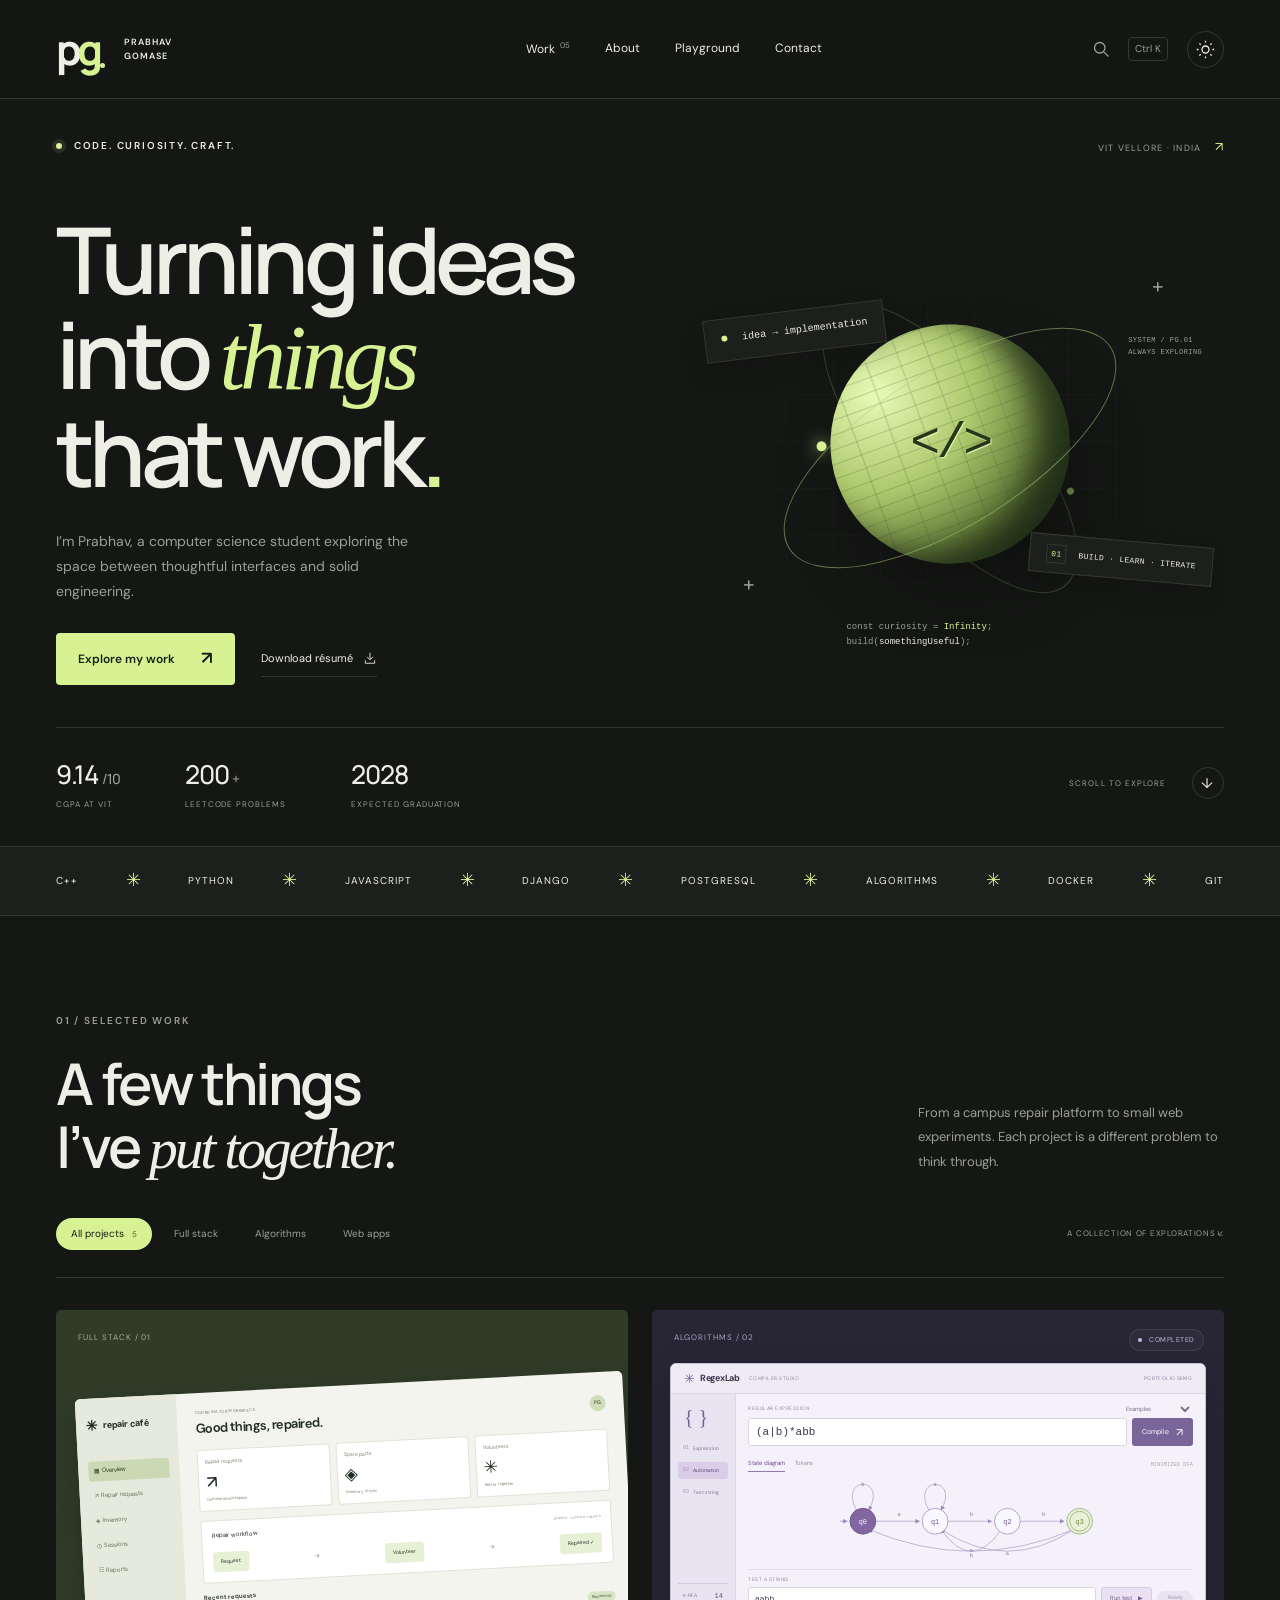
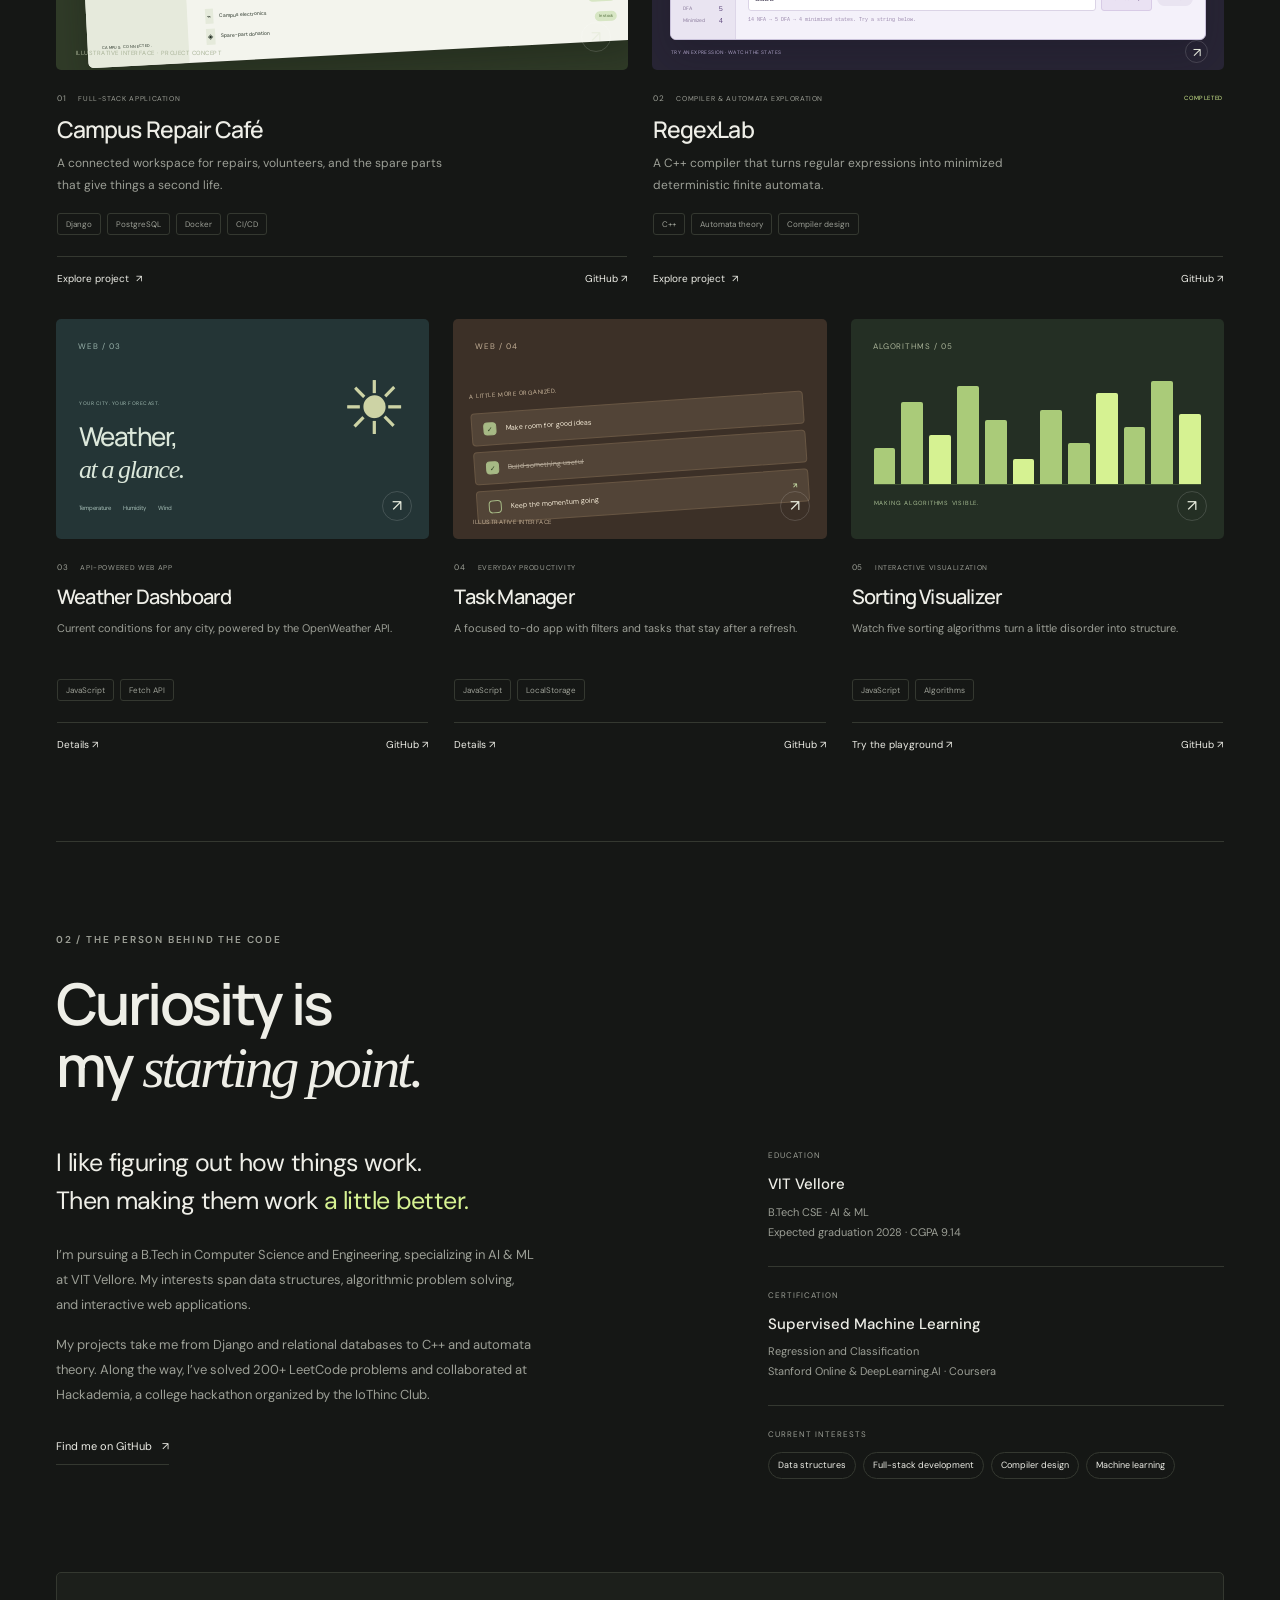
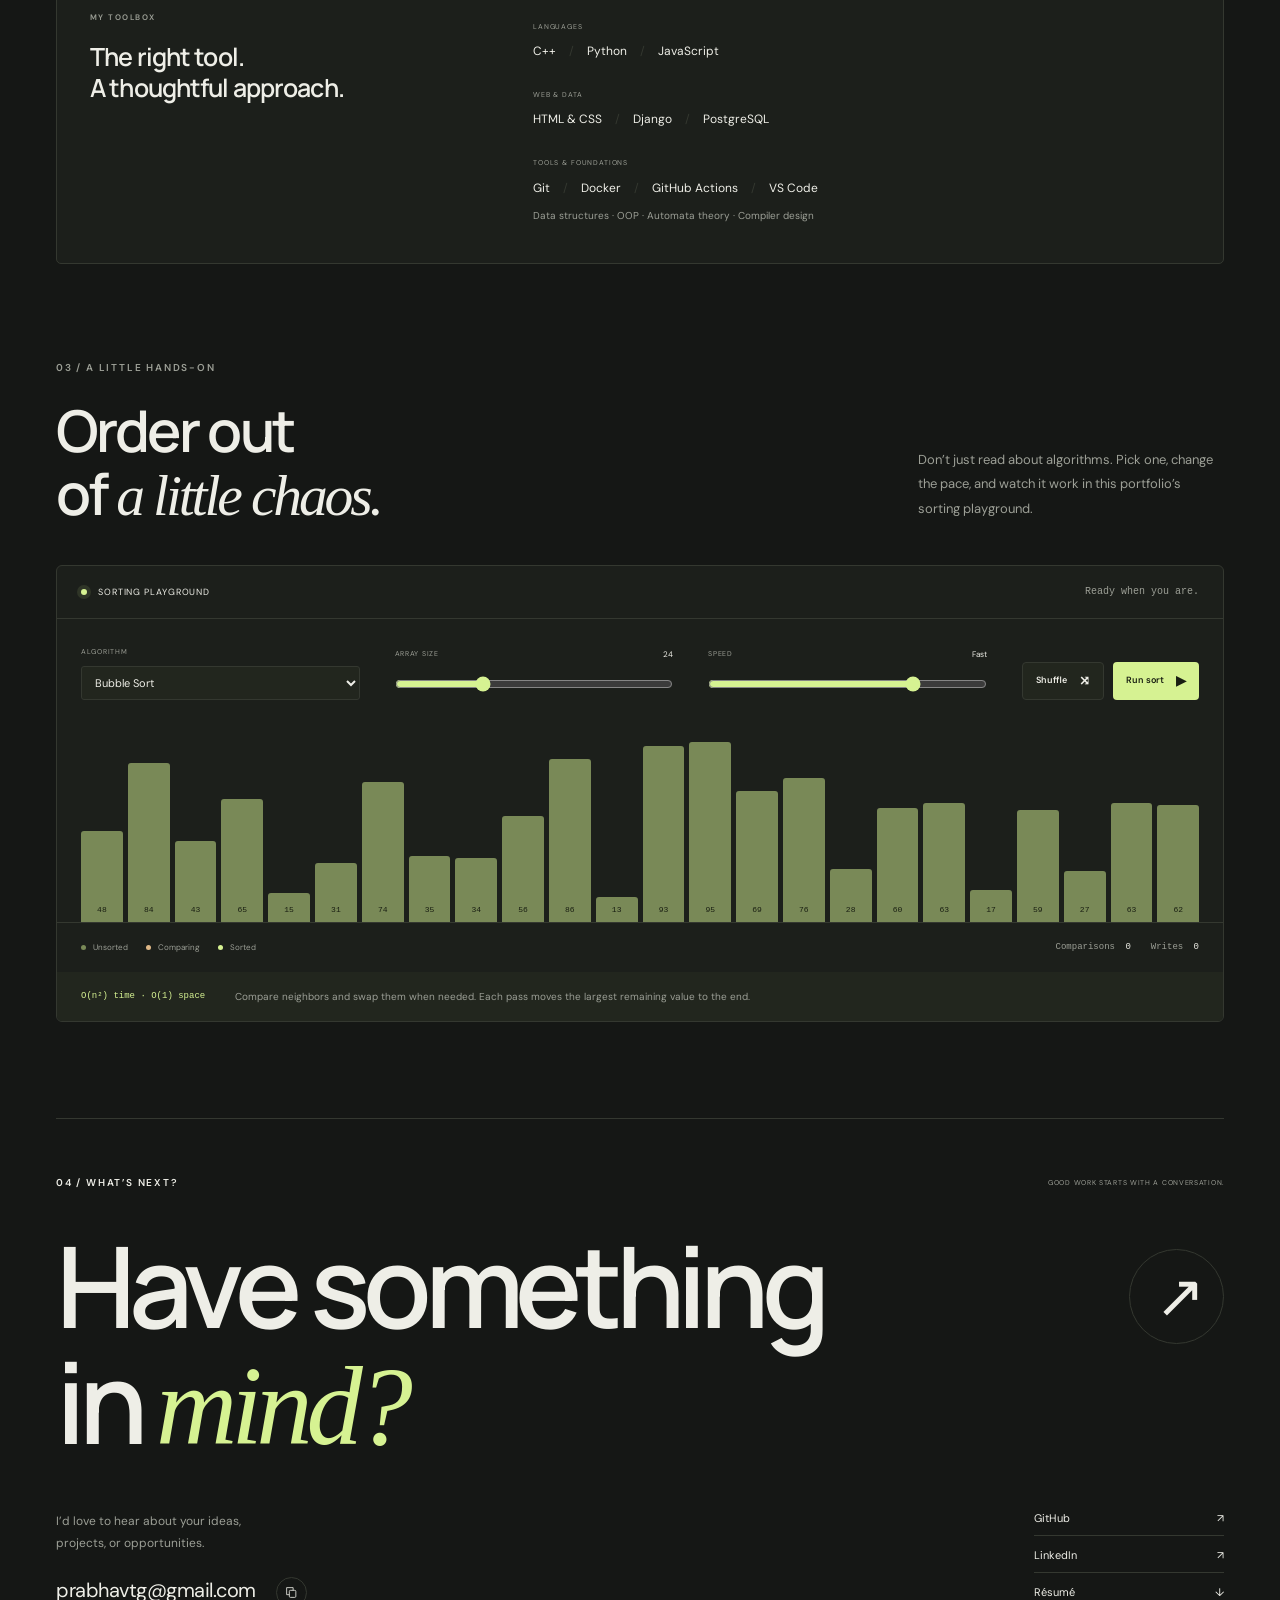
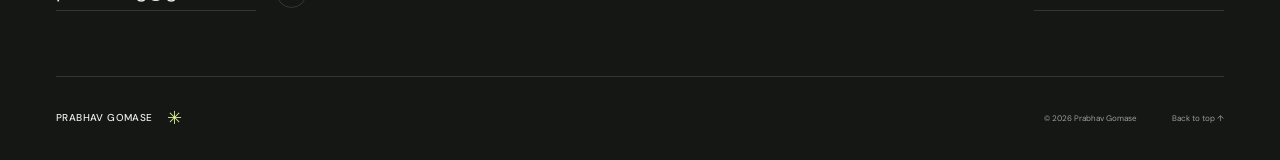
==== commit cd8e4a35: "Add interactive RegexLab compiler preview" ====
--- a/index.html
+++ b/index.html
@@ -5,9 +5,10 @@
   <meta name="description" content="Prabhav Gomase — Computer Science student at VIT Vellore, building full-stack applications and exploring algorithms. Explore projects, skills, and an interactive sorting playground.">
   <meta name="theme-color" content="#151715"><meta property="og:title" content="Prabhav Gomase — Developer Portfolio"><meta property="og:description" content="Thoughtful interfaces. Solid foundations. Full-stack projects and algorithmic experiments."><meta property="og:type" content="website">
   <title>Prabhav Gomase — Developer Portfolio</title>
-  <link rel="icon" href="assets/favicon.svg" type="image/svg+xml"><link rel="stylesheet" href="styles.css">
+  <link rel="icon" href="assets/favicon.svg" type="image/svg+xml"><link rel="stylesheet" href="styles.css"><link rel="stylesheet" href="regex-ui.css">
   <script>try{document.documentElement.dataset.theme=localStorage.getItem('pg-theme')||'dark'}catch(e){}</script>
   <script src="app.js" defer></script>
+  <script src="regex-engine.js" defer></script><script src="regex-ui.js" defer></script>
 </head>
 <body>
   <a class="skip-link" href="#main">Skip to content</a><div class="read-progress" aria-hidden="true"></div>
@@ -29,7 +30,23 @@
       <div class="filter-row"><div class="filters" role="group" aria-label="Filter projects"><button class="filter active" data-filter="all" aria-pressed="true">All projects <span>5</span></button><button class="filter" data-filter="fullstack" aria-pressed="false">Full stack</button><button class="filter" data-filter="algorithms" aria-pressed="false">Algorithms</button><button class="filter" data-filter="web" aria-pressed="false">Web apps</button></div><span class="work-note">A COLLECTION OF EXPLORATIONS ↙</span></div>
       <div class="projects-grid">
         <article class="project-card featured campus-card reveal" data-category="fullstack"><button class="project-preview campus-preview" data-project="campus" aria-label="Explore Campus Repair Café"><div class="preview-label">FULL STACK / 01</div><div class="campus-mock"><aside><div class="mini-logo">✳ <span>repair café</span></div><span class="mock-nav selected">▦ Overview</span><span class="mock-nav">↗ Repair requests</span><span class="mock-nav">◈ Inventory</span><span class="mock-nav">◷ Sessions</span><span class="mock-nav">☷ Reports</span><div class="mini-campus">CAMPUS, CONNECTED.</div></aside><div class="mock-main"><div class="mock-heading"><div><small>COORDINATOR WORKSPACE</small><strong>Good things, repaired.</strong></div><span class="mock-avatar">PG</span></div><div class="mock-stats"><div><small>Repair requests</small><strong>↗</strong><span>One shared workspace</span></div><div><small>Spare parts</small><strong>◈</strong><span>Inventory, in sync</span></div><div><small>Volunteers</small><strong>✳</strong><span>Better together</span></div></div><div class="mock-chart"><div><span>Repair workflow</span><small>REQUEST → ASSIGN → REPAIR</small></div><div class="workflow-visual"><span>Request</span><i>→</i><span>Volunteer</span><i>→</i><span>Repaired ✓</span></div></div><div class="mock-table"><span>Recent requests</span><div><i class="table-icon">⌁</i><span>Campus electronics</span><b>Requested</b></div><div><i class="table-icon">◈</i><span>Spare-part donation</span><b>In stock</b></div></div></div></div><span class="preview-caption">ILLUSTRATIVE INTERFACE · PROJECT CONCEPT</span><span class="preview-arrow">↗</span></button><div class="project-info"><div class="project-kicker">01 <span>FULL-STACK APPLICATION</span></div><h3>Campus Repair Café</h3><p>A connected workspace for repairs, volunteers, and the spare parts that give things a second life.</p><div class="tags"><span>Django</span><span>PostgreSQL</span><span>Docker</span><span>CI/CD</span></div><div class="project-links"><button data-project="campus">Explore project <span>↗</span></button><a href="https://github.com/PrabhavGomase/campus-repair-cafe" target="_blank" rel="noopener noreferrer">GitHub <span>↗</span></a></div></div></article>
-        <article class="project-card featured regex-card reveal" data-category="algorithms"><button class="project-preview regex-preview" data-project="regex" aria-label="Explore RegexLab, completed"><div class="preview-label">ALGORITHMS / 02</div><span class="project-status"><i></i> COMPLETED</span><div class="regex-expression"><small>REGULAR EXPRESSION</small><strong>(a<span>|</span>b)<span>*</span>abb</strong><div class="regex-divider">↓ <span>FROM EXPRESSION TO AUTOMATON</span></div></div><svg class="automaton" viewBox="0 0 420 160" aria-hidden="true"><defs><marker id="arrow" markerWidth="7" markerHeight="7" refX="6" refY="3.5" orient="auto"><path d="M0 0 7 3.5 0 7" fill="#c8b9ef"/></marker></defs><g stroke="#c8b9ef" stroke-width="1.3" fill="none" marker-end="url(#arrow)"><path d="M20 90h39M112 90h52M216 90h50M318 90h49"/><path d="M90 65C45 0 136 0 99 64M185 65C150 0 231 0 198 64M276 112Q235 145 204 112M379 65Q300 -16 202 64M382 114Q230 180 97 115"/></g><g fill="#252333" stroke="#c8b9ef" stroke-width="1.5"><circle cx="85" cy="90" r="26"/><circle cx="190" cy="90" r="26"/><circle cx="292" cy="90" r="26"/><circle cx="392" cy="90" r="26"/><circle cx="392" cy="90" r="21"/></g><g fill="#ece5fc" font-family="monospace" font-size="16" text-anchor="middle"><text x="85" y="96">q₀</text><text x="190" y="96">q₁</text><text x="292" y="96">q₂</text><text x="392" y="96">q₃</text></g><g fill="#c8b9ef" font-family="monospace" font-size="12" text-anchor="middle"><text x="137" y="77">a</text><text x="241" y="77">b</text><text x="343" y="77">b</text><text x="86" y="26">b</text><text x="190" y="26">a</text><text x="244" y="137">a</text><text x="318" y="27">a</text><text x="295" y="153">b</text></g></svg><div class="regex-footer"><span>LEX → PARSE → NFA → DFA</span><span>C++</span></div><span class="preview-caption">ILLUSTRATIVE AUTOMATA STUDY</span><span class="preview-arrow">↗</span></button><div class="project-info"><div class="project-kicker">02 <span>COMPILER & AUTOMATA EXPLORATION</span><span class="status-text">COMPLETED</span></div><h3>RegexLab</h3><p>A C++ compiler that turns regular expressions into minimized deterministic finite automata.</p><div class="tags"><span>C++</span><span>Automata theory</span><span>Compiler design</span></div><div class="project-links"><button data-project="regex">Explore project <span>↗</span></button><a href="https://github.com/PrabhavGomase/regex-to-dfa-compiler" target="_blank" rel="noopener noreferrer">GitHub <span>↗</span></a></div></div></article>
+        <article class="project-card featured regex-card reveal" data-category="algorithms"><div class="project-preview regex-preview regex-interactive">
+  <div class="preview-label">ALGORITHMS / 02</div><span class="project-status"><i></i> COMPLETED</span>
+  <div class="regex-window">
+    <div class="regex-window-bar"><span class="regex-window-brand">✳ <strong>RegexLab</strong><small>COMPILER STUDIO</small></span><span class="regex-demo-label">PORTFOLIO DEMO</span></div>
+    <div class="regex-window-body">
+      <aside class="regex-sidebar"><span class="regex-sidebar-icon">{ }</span><span class="regex-sidebar-item">01 <b>Expression</b></span><span class="regex-sidebar-item selected">02 <b>Automaton</b></span><span class="regex-sidebar-item">03 <b>Test string</b></span><div class="regex-mini-metrics"><span>ε-NFA <b id="regex-nfa-count">—</b></span><span>DFA <b id="regex-dfa-count">—</b></span><span>Minimized <b id="regex-min-count">—</b></span></div></aside>
+      <div class="regex-workspace">
+        <form id="regex-compile-form" class="regex-expression-form"><div class="regex-label-row"><label for="regex-input">REGULAR EXPRESSION</label><select id="regex-example" aria-label="Choose a regex example"><option value="">Examples</option><option value="suffix">Ends with abb</option><option value="letters">One or more a / b</option><option value="optional">Optional b</option><option value="repeat">Repeating ab</option></select></div><div class="regex-input-row"><input id="regex-input" value="(a|b)*abb" maxlength="64" spellcheck="false" autocomplete="off" aria-describedby="regex-status"><button type="submit" class="regex-compile-button">Compile <span>↗</span></button></div></form>
+        <div class="regex-view-row"><div role="tablist" aria-label="Compiler output"><button id="regex-diagram-tab" class="regex-tab selected" role="tab" type="button" aria-selected="true" aria-controls="regex-output-panel" data-regex-view="diagram">State diagram</button><button id="regex-tokens-tab" class="regex-tab" role="tab" type="button" aria-selected="false" aria-controls="regex-output-panel" tabindex="-1" data-regex-view="tokens">Tokens</button></div><span class="regex-compile-state">MINIMIZED DFA</span></div>
+        <div id="regex-output-panel" class="regex-output-panel" role="tabpanel" aria-labelledby="regex-diagram-tab"><div class="regex-panel-placeholder">Compile an expression to explore its states.</div></div>
+        <form id="regex-test-form" class="regex-test-form"><label for="regex-test-input">TEST A STRING</label><div class="regex-test-row"><input id="regex-test-input" value="aabb" maxlength="24" spellcheck="false" autocomplete="off" placeholder="Empty string is allowed"><button id="regex-test-button" type="submit">Run test <span>▶</span></button><span id="regex-match-result" class="regex-match-result">Ready</span></div></form>
+        <div id="regex-status" class="regex-status" role="status" aria-live="polite">Compile → explore → test.</div>
+      </div>
+    </div>
+  </div>
+  <span class="preview-caption">TRY AN EXPRESSION · WATCH THE STATES</span><button type="button" class="preview-arrow" data-project="regex" aria-label="Explore RegexLab project details">↗</button>
+</div><div class="project-info"><div class="project-kicker">02 <span>COMPILER & AUTOMATA EXPLORATION</span><span class="status-text">COMPLETED</span></div><h3>RegexLab</h3><p>A C++ compiler that turns regular expressions into minimized deterministic finite automata.</p><div class="tags"><span>C++</span><span>Automata theory</span><span>Compiler design</span></div><div class="project-links"><button data-project="regex">Explore project <span>↗</span></button><a href="https://github.com/PrabhavGomase/regex-to-dfa-compiler" target="_blank" rel="noopener noreferrer">GitHub <span>↗</span></a></div></div></article>
         <article class="project-card small-card reveal" data-category="web"><button class="project-preview weather-preview" data-project="weather" aria-label="Explore Weather Dashboard"><span class="preview-label">WEB / 03</span><div class="weather-icon">☀</div><div class="weather-display"><small>YOUR CITY. YOUR FORECAST.</small><strong>Weather,<br><span class="serif">at a glance.</span></strong></div><div class="weather-data"><span>Temperature</span><span>Humidity</span><span>Wind</span></div><span class="preview-arrow">↗</span></button><div class="project-info"><div class="project-kicker">03 <span>API-POWERED WEB APP</span></div><h3>Weather Dashboard</h3><p>Current conditions for any city, powered by the OpenWeather API.</p><div class="tags"><span>JavaScript</span><span>Fetch API</span></div><div class="project-links"><button data-project="weather">Details ↗</button><a href="https://github.com/PrabhavGomase/Web-Dev-Projects" target="_blank" rel="noopener noreferrer">GitHub ↗</a></div></div></article>
         <article class="project-card small-card reveal" data-category="web"><button class="project-preview task-preview" data-project="tasks" aria-label="Explore Task Manager"><span class="preview-label">WEB / 04</span><div class="task-art"><span class="task-art-label">A LITTLE MORE ORGANIZED.</span><div><i>✓</i><span>Make room for good ideas</span></div><div><i>✓</i><span>Build something useful</span></div><div><i></i><span>Keep the momentum going</span><b>↗</b></div></div><span class="preview-caption">ILLUSTRATIVE INTERFACE</span><span class="preview-arrow">↗</span></button><div class="project-info"><div class="project-kicker">04 <span>EVERYDAY PRODUCTIVITY</span></div><h3>Task Manager</h3><p>A focused to-do app with filters and tasks that stay after a refresh.</p><div class="tags"><span>JavaScript</span><span>LocalStorage</span></div><div class="project-links"><button data-project="tasks">Details ↗</button><a href="https://github.com/PrabhavGomase/Web-Dev-Projects" target="_blank" rel="noopener noreferrer">GitHub ↗</a></div></div></article>
         <article class="project-card small-card reveal" data-category="web algorithms"><button class="project-preview sorting-preview" data-project="sorting" aria-label="Explore Sorting Visualizer"><span class="preview-label">ALGORITHMS / 05</span><div class="decorative-bars" aria-hidden="true"><i style="--h:35%"></i><i style="--h:80%"></i><i style="--h:48%"></i><i style="--h:95%"></i><i style="--h:62%"></i><i style="--h:24%"></i><i style="--h:72%"></i><i style="--h:40%"></i><i style="--h:88%"></i><i style="--h:55%"></i><i style="--h:100%"></i><i style="--h:68%"></i></div><span class="sorting-caption">MAKING ALGORITHMS VISIBLE.</span><span class="preview-arrow">↗</span></button><div class="project-info"><div class="project-kicker">05 <span>INTERACTIVE VISUALIZATION</span></div><h3>Sorting Visualizer</h3><p>Watch five sorting algorithms turn a little disorder into structure.</p><div class="tags"><span>JavaScript</span><span>Algorithms</span></div><div class="project-links"><a href="#playground">Try the playground ↗</a><a href="https://github.com/PrabhavGomase/Web-Dev-Projects" target="_blank" rel="noopener noreferrer">GitHub ↗</a></div></div></article>
--- a/regex-ui.css
+++ b/regex-ui.css
@@ -0,0 +1,20 @@
+.featured .project-preview{height:360px}
+.regex-interactive{padding:53px 18px 30px;background:#282535;cursor:default}
+.regex-window{height:100%;background:#f4f1fa;color:#3c354c;border:1px solid #c9c1da;border-radius:6px;box-shadow:0 16px 35px #13101e40;overflow:hidden}
+.regex-window-bar{height:30px;display:flex;justify-content:space-between;align-items:center;gap:8px;padding:0 13px;border-bottom:1px solid #ddd6e8;background:#eeebf5}
+.regex-window-brand{display:flex;align-items:center;gap:5px;color:#786196;font-size:13px;white-space:nowrap}.regex-window-brand strong{font-size:9px;letter-spacing:-.03em;color:#3c354c;font-weight:700}.regex-window-brand small{font-size:5px;letter-spacing:.1em;color:#94899f;margin-left:4px}.regex-demo-label{font-size:5px;letter-spacing:.07em;color:#8b7f9d}
+.regex-window-body{height:calc(100% - 30px);display:grid;grid-template-columns:65px minmax(0,1fr)}
+.regex-sidebar{padding:12px 7px;border-right:1px solid #ddd6e8;background:#e9e4f1;display:flex;flex-direction:column;gap:5px}.regex-sidebar-icon{font:20px/1.1 Georgia,serif;color:#786196;margin:0 0 7px 6px}.regex-sidebar-item{font:5px/1.8 monospace;padding:4px 5px;color:#9e92b0;display:flex;gap:4px;align-items:center;border-radius:3px}.regex-sidebar-item b{font-weight:400;font-family:'DM Sans',sans-serif;font-size:5px;color:#81758f}.regex-sidebar-item.selected{background:#d9cde9}.regex-sidebar-item.selected b{color:#56406f}.regex-mini-metrics{margin-top:auto;border-top:1px solid #d5cbdf;padding:8px 5px 2px;display:flex;flex-direction:column;gap:4px}.regex-mini-metrics span{font-size:5px;color:#8b7c9d;display:flex;justify-content:space-between}.regex-mini-metrics b{font:7px monospace;color:#634d80}
+.regex-workspace{padding:10px 12px 8px;min-width:0;display:flex;flex-direction:column}
+.regex-label-row{display:flex;justify-content:space-between;align-items:center;gap:5px;margin-bottom:4px}.regex-label-row label,.regex-test-form>label{font-size:5px;letter-spacing:.1em;color:#9588a5;line-height:1.5}.regex-label-row select{padding:0 2px;color:#82718e;font-size:6px;background:transparent;border:0;max-width:95px;line-height:1.5;color-scheme:light}
+.regex-input-row,.regex-test-row{display:flex;align-items:center;gap:5px}.regex-input-row input,.regex-test-row input{background:#fff;color:#3c354c;border:1px solid #dbd4e6;border-radius:3px;min-width:0;flex:1;font:11px/1.4 monospace;padding:6px 7px;height:28px;box-shadow:none;color-scheme:light}.regex-input-row input[aria-invalid=true]{border-color:#b36d80}.regex-compile-button{background:#7a659a;color:#fff;border-radius:3px;height:28px;padding:0 10px;font-size:7px;display:flex;align-items:center;gap:7px;white-space:nowrap}.regex-compile-button span{font-size:11px}.regex-compile-button:hover{background:#655182}
+.regex-view-row{display:flex;align-items:center;justify-content:space-between;gap:5px;padding-top:8px;min-height:29px}.regex-view-row>div{display:flex;gap:10px}.regex-tab{font-size:6px;line-height:1.7;color:#9c90aa;padding:0 0 3px;border-bottom:1px solid transparent;white-space:nowrap}.regex-tab.selected{color:#71518f;border-bottom-color:#9278ae}.regex-compile-state{font:5px monospace;letter-spacing:.05em;color:#aaa0b5;white-space:nowrap}
+.regex-output-panel{position:relative;height:95px;min-height:95px;overflow:auto;background-image:radial-gradient(#cec5dd55 .7px,transparent .7px);background-size:10px 10px;border-bottom:1px solid #e1dce8;scrollbar-width:thin;scrollbar-color:#c7b8dc transparent}.regex-live-diagram{height:100%;width:100%;display:block}.regex-live-diagram marker path{fill:#9d89b7}.regex-live-diagram #regex-arrow-active path{fill:#a36a32}.regex-edge path{fill:none;stroke:#b3a2c7;stroke-width:1;transition:stroke .2s}.regex-edge text{font:7px monospace;text-anchor:middle;fill:#897598}.regex-edge.is-active path{stroke:#bd9250;stroke-width:2}.regex-edge.is-active text{fill:#986a2b}.regex-start-arrow{fill:none;stroke:#9d89b7;stroke-width:1}.regex-node>circle{fill:#faf8ff;stroke:#a995bf;stroke-width:1.1;transition:fill .2s}.regex-node>text{fill:#74558f;font:9px monospace;text-anchor:middle}.regex-node.accepting>circle{fill:#e9efd9;stroke:#9cae75}.regex-node.accepting>text{fill:#728745}.regex-node.is-active>circle{fill:#81669f;stroke:#6d4c8e}.regex-node.is-active>text{fill:#fff}.regex-node .regex-accept-ring{fill:none!important}.regex-panel-placeholder{height:100%;display:grid;place-items:center;padding:10px;text-align:center;font-size:7px;color:#a392b5}.regex-token-grid{display:flex;gap:5px;flex-wrap:wrap;padding:9px 1px;align-content:flex-start}.regex-token-grid>span{position:relative;border:1px solid #dcd3e6;background:#fff;border-radius:3px;min-width:32px;padding:5px 6px;display:flex;flex-direction:column;align-items:center}.regex-token-grid b{font:12px monospace;color:#765591}.regex-token-grid small{font-size:4px;color:#a295af;margin-top:3px}.regex-token-grid i{font:4px monospace;color:#bbafc5;position:absolute;right:2px;top:1px}
+.regex-test-form{padding-top:6px}.regex-test-form>label{display:block;margin-bottom:3px}.regex-test-row input{height:24px;font-size:8px;padding:4px 6px}.regex-test-row button{font-size:6px;padding:0 8px;height:24px;border:1px solid #d8cbe6;border-radius:3px;background:#eae2f3;color:#78618f;white-space:nowrap;display:flex;align-items:center;gap:6px}.regex-test-row button:hover{background:#ddceee}.regex-test-row button:disabled{opacity:.5}.regex-match-result{font-size:5px;line-height:1.7;white-space:nowrap;padding:3px 5px;border-radius:10px;background:#e9e4f1;color:#a08cab;min-width:36px;text-align:center}.regex-match-result.accepted{background:#e2eccd;color:#6a8435}.regex-match-result.rejected{background:#f3dce2;color:#a36777}.regex-status{font:5px/1.6 monospace;color:#9b89ad;margin-top:5px;min-height:8px}.regex-status.error{color:#b86c7b}.regex-interactive .preview-arrow{width:23px;height:23px;right:16px;bottom:7px;font-size:13px}.regex-interactive .preview-caption{font-size:5px;bottom:13px;left:19px}.regex-interactive .project-status{top:19px}
+.regex-interactive input:focus-visible,.regex-interactive button:focus-visible,.regex-interactive select:focus-visible{outline-color:#8767a6;outline-offset:2px}
+@media(min-width:1500px){.featured .project-preview{height:410px}.regex-interactive{padding:61px 27px 35px}.regex-window-bar{height:35px;padding:0 16px}.regex-window-body{height:calc(100% - 35px);grid-template-columns:83px minmax(0,1fr)}.regex-workspace{padding:14px 17px 10px}.regex-output-panel{height:125px;min-height:125px}.regex-window-brand strong{font-size:11px}.regex-window-brand small,.regex-demo-label{font-size:6px}.regex-label-row label,.regex-test-form>label{font-size:6px}.regex-tab{font-size:7px}.regex-compile-button{font-size:8px}.regex-input-row input{font-size:13px;height:32px}.regex-compile-button{height:32px}.regex-label-row select{font-size:7px}.regex-test-row input{font-size:10px;height:28px}.regex-test-row button{height:28px;font-size:7px}.regex-match-result{font-size:6px}.regex-status{font-size:6px}.regex-sidebar-item b,.regex-sidebar-item{font-size:6px}.regex-mini-metrics span{font-size:6px}.regex-mini-metrics b{font-size:9px}.regex-sidebar{padding:14px 9px}.regex-view-row{min-height:33px}}
+@media(max-width:1100px){.regex-interactive{padding-left:13px;padding-right:13px}.regex-window-body{grid-template-columns:52px minmax(0,1fr)}.regex-sidebar{padding:12px 4px}.regex-sidebar-item{padding:4px 2px;gap:2px}.regex-sidebar-item b{font-size:4px}.regex-workspace{padding-left:9px;padding-right:9px}.regex-window-brand small{display:none}.regex-demo-label{font-size:4px}.regex-window-bar{padding:0 9px}}
+@media(max-width:850px){.regex-window-body{grid-template-columns:minmax(0,1fr)}.regex-sidebar{display:none}.regex-workspace{padding-left:11px;padding-right:11px}.regex-input-row input{font-size:11px}.regex-compile-state{font-size:4px}.regex-view-row>div{gap:8px}.regex-compile-button{padding:0 8px}.regex-match-result{padding:3px 4px;font-size:5px}.regex-test-row button{padding:0 6px}.regex-demo-label{font-size:5px}}
+@media(max-width:650px){.featured .project-preview{height:360px}.regex-interactive{padding:51px 16px 29px}.regex-workspace{padding:11px 13px 8px}.regex-window-bar{height:31px;padding:0 12px}.regex-window-body{height:calc(100% - 31px)}.regex-window-brand strong{font-size:10px}.regex-window-brand small{display:inline;font-size:5px}.regex-label-row label,.regex-test-form>label{font-size:6px}.regex-label-row select{font-size:7px}.regex-input-row input{font-size:13px;height:30px}.regex-compile-button{height:30px;font-size:8px}.regex-view-row{padding-top:8px;min-height:30px}.regex-tab{font-size:7px}.regex-compile-state{font-size:5px}.regex-output-panel{height:91px;min-height:91px}.regex-test-row input{font-size:10px;height:26px}.regex-test-row button{font-size:7px;height:26px}.regex-match-result{font-size:6px}.regex-status{font-size:5px}.regex-demo-label{font-size:5px}}
+@media(max-width:360px){.regex-interactive{padding-left:11px;padding-right:11px}.regex-workspace{padding-left:9px;padding-right:9px}.regex-window-brand small{display:none}.regex-compile-button{padding:0 7px;font-size:7px}.regex-input-row input{font-size:11px}.regex-match-result{font-size:5px;min-width:31px}.regex-test-row button{font-size:6px;padding:0 5px}.regex-view-row>div{gap:9px}.regex-tab{font-size:6px}}
+@media(prefers-reduced-motion:reduce){.regex-edge path,.regex-node>circle{transition:none}}
